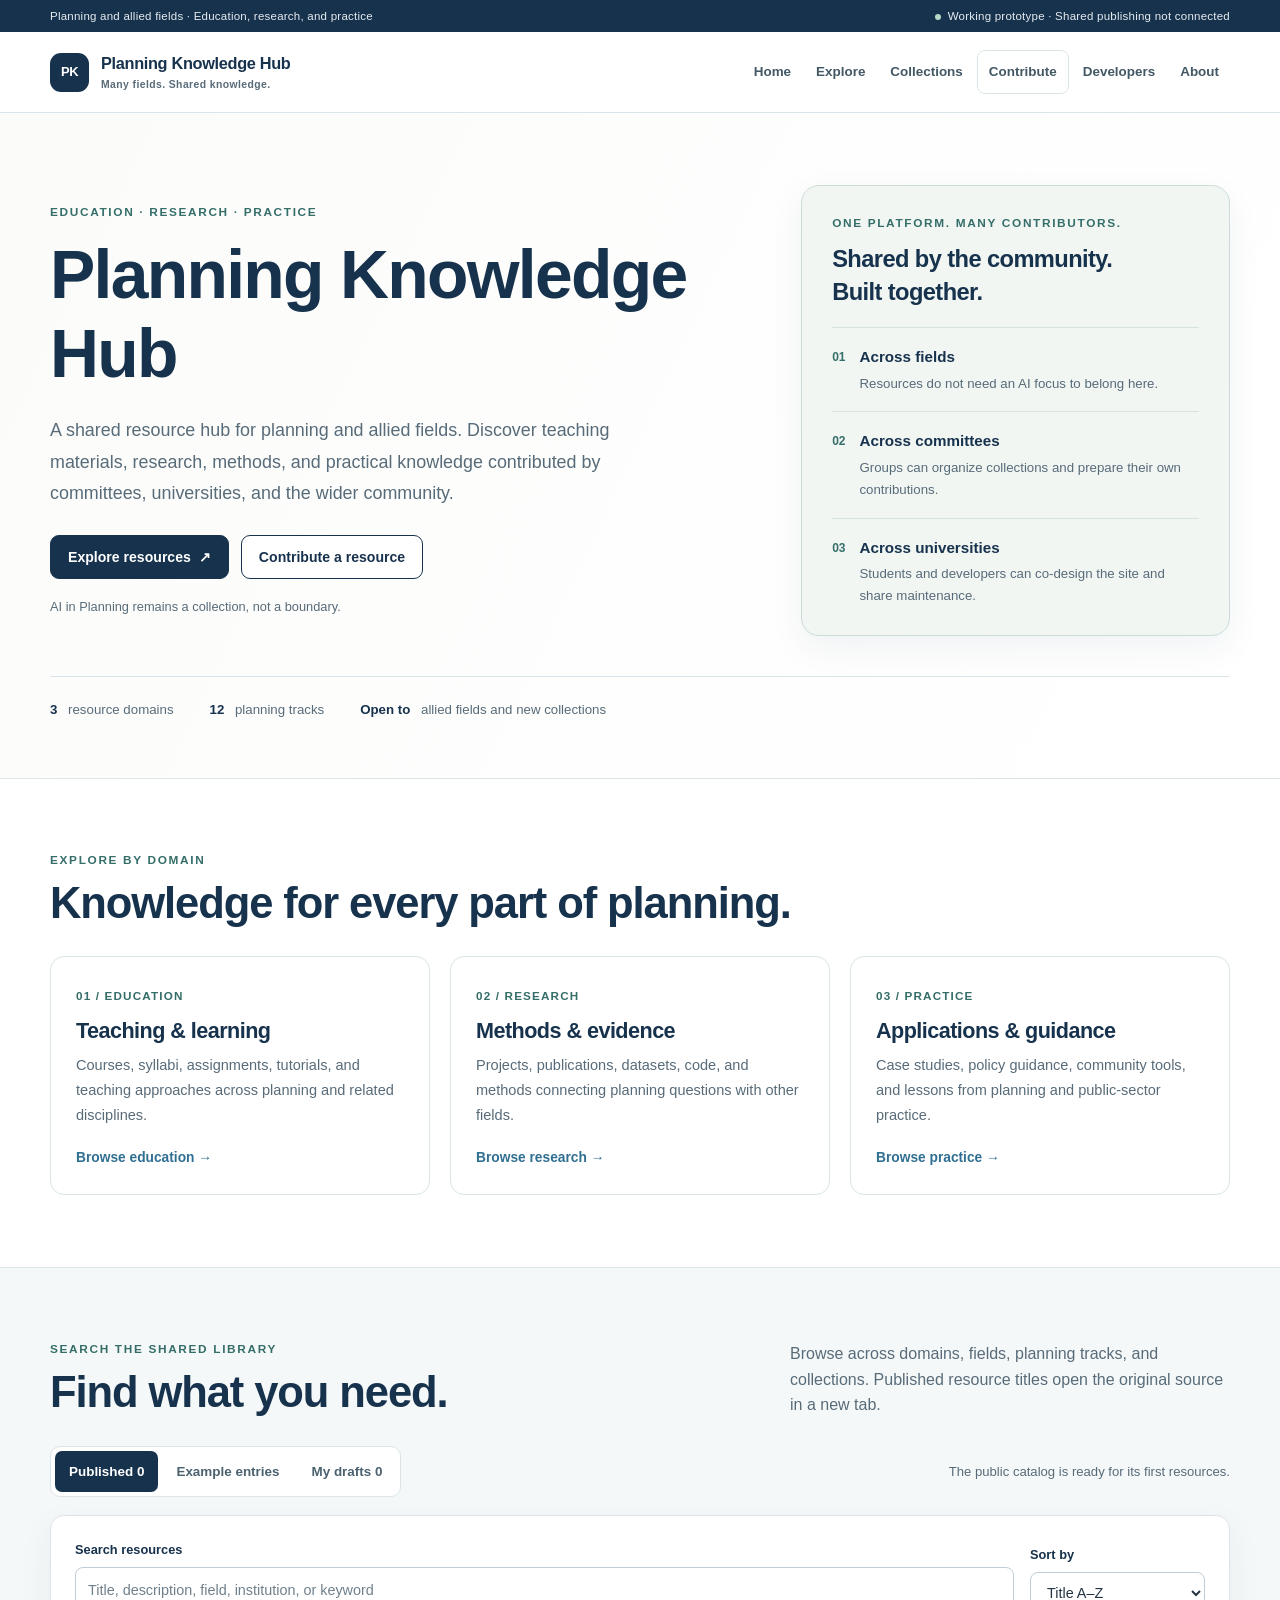
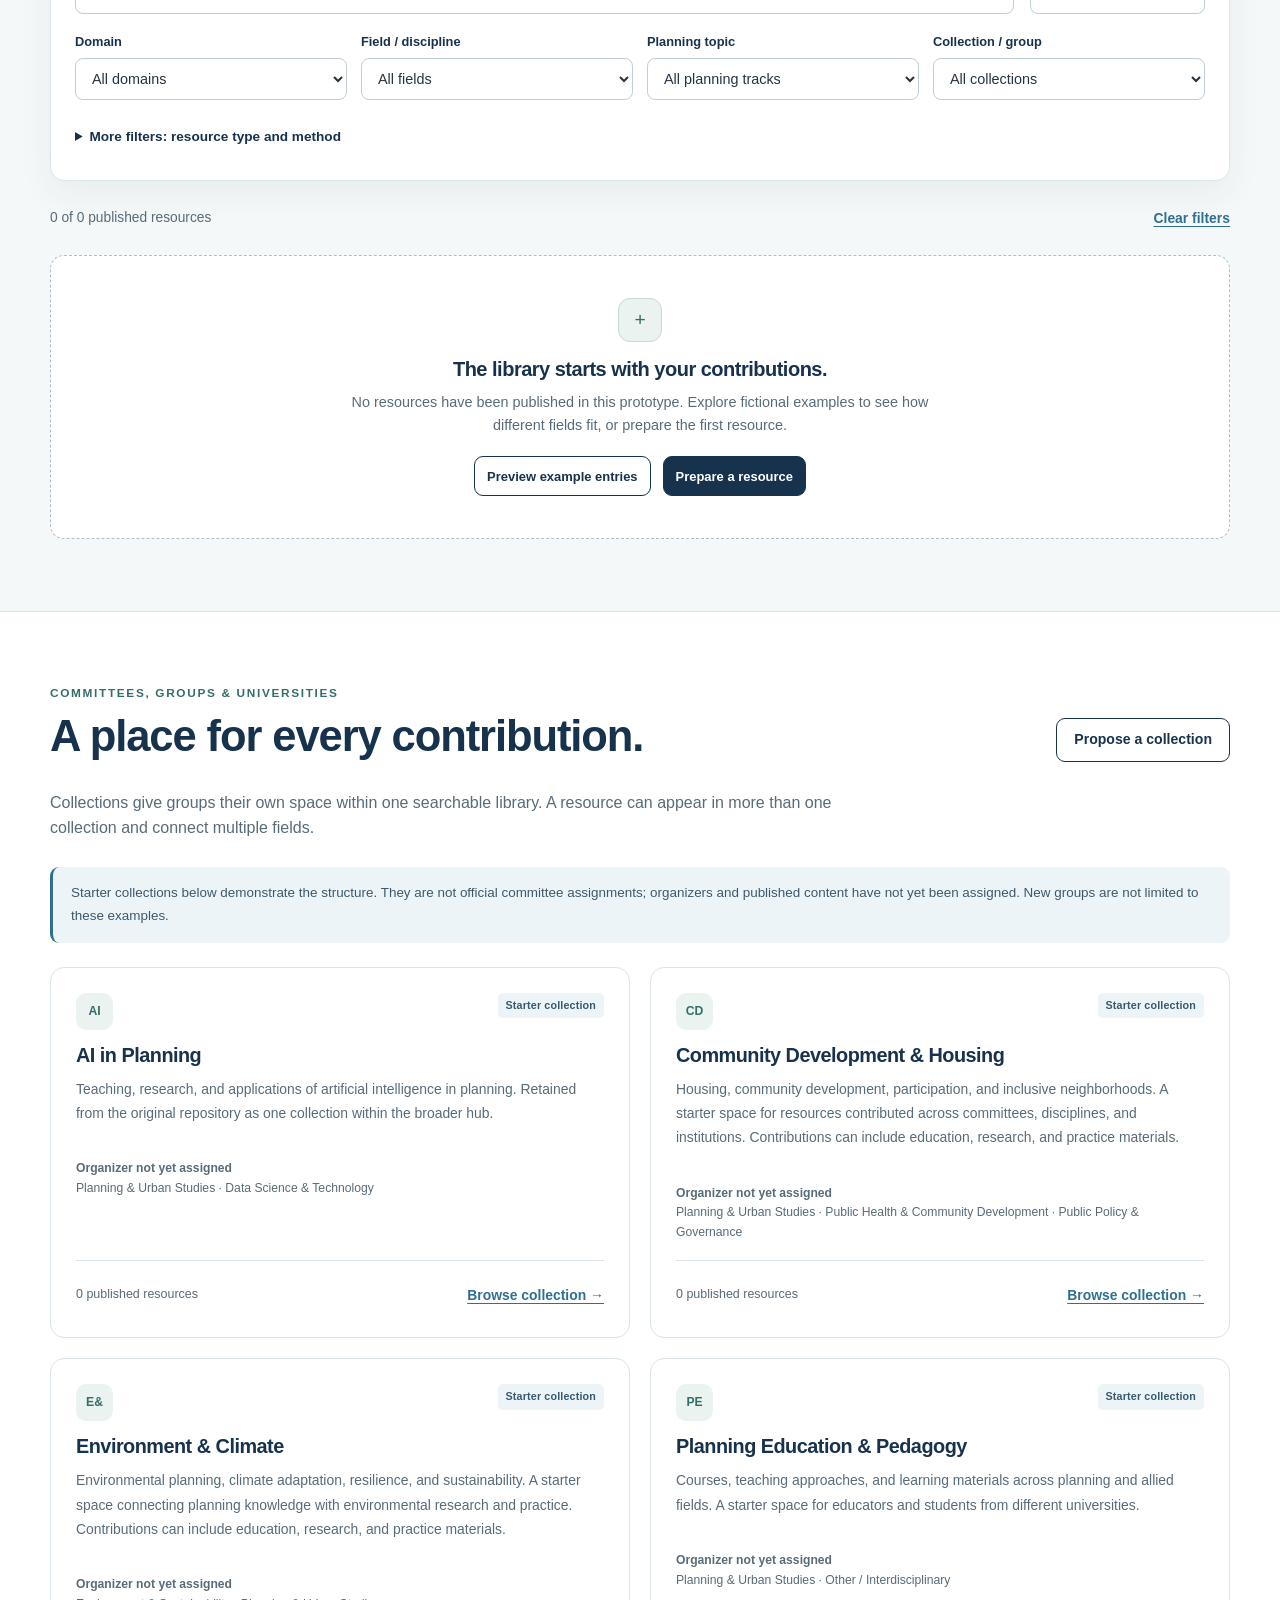
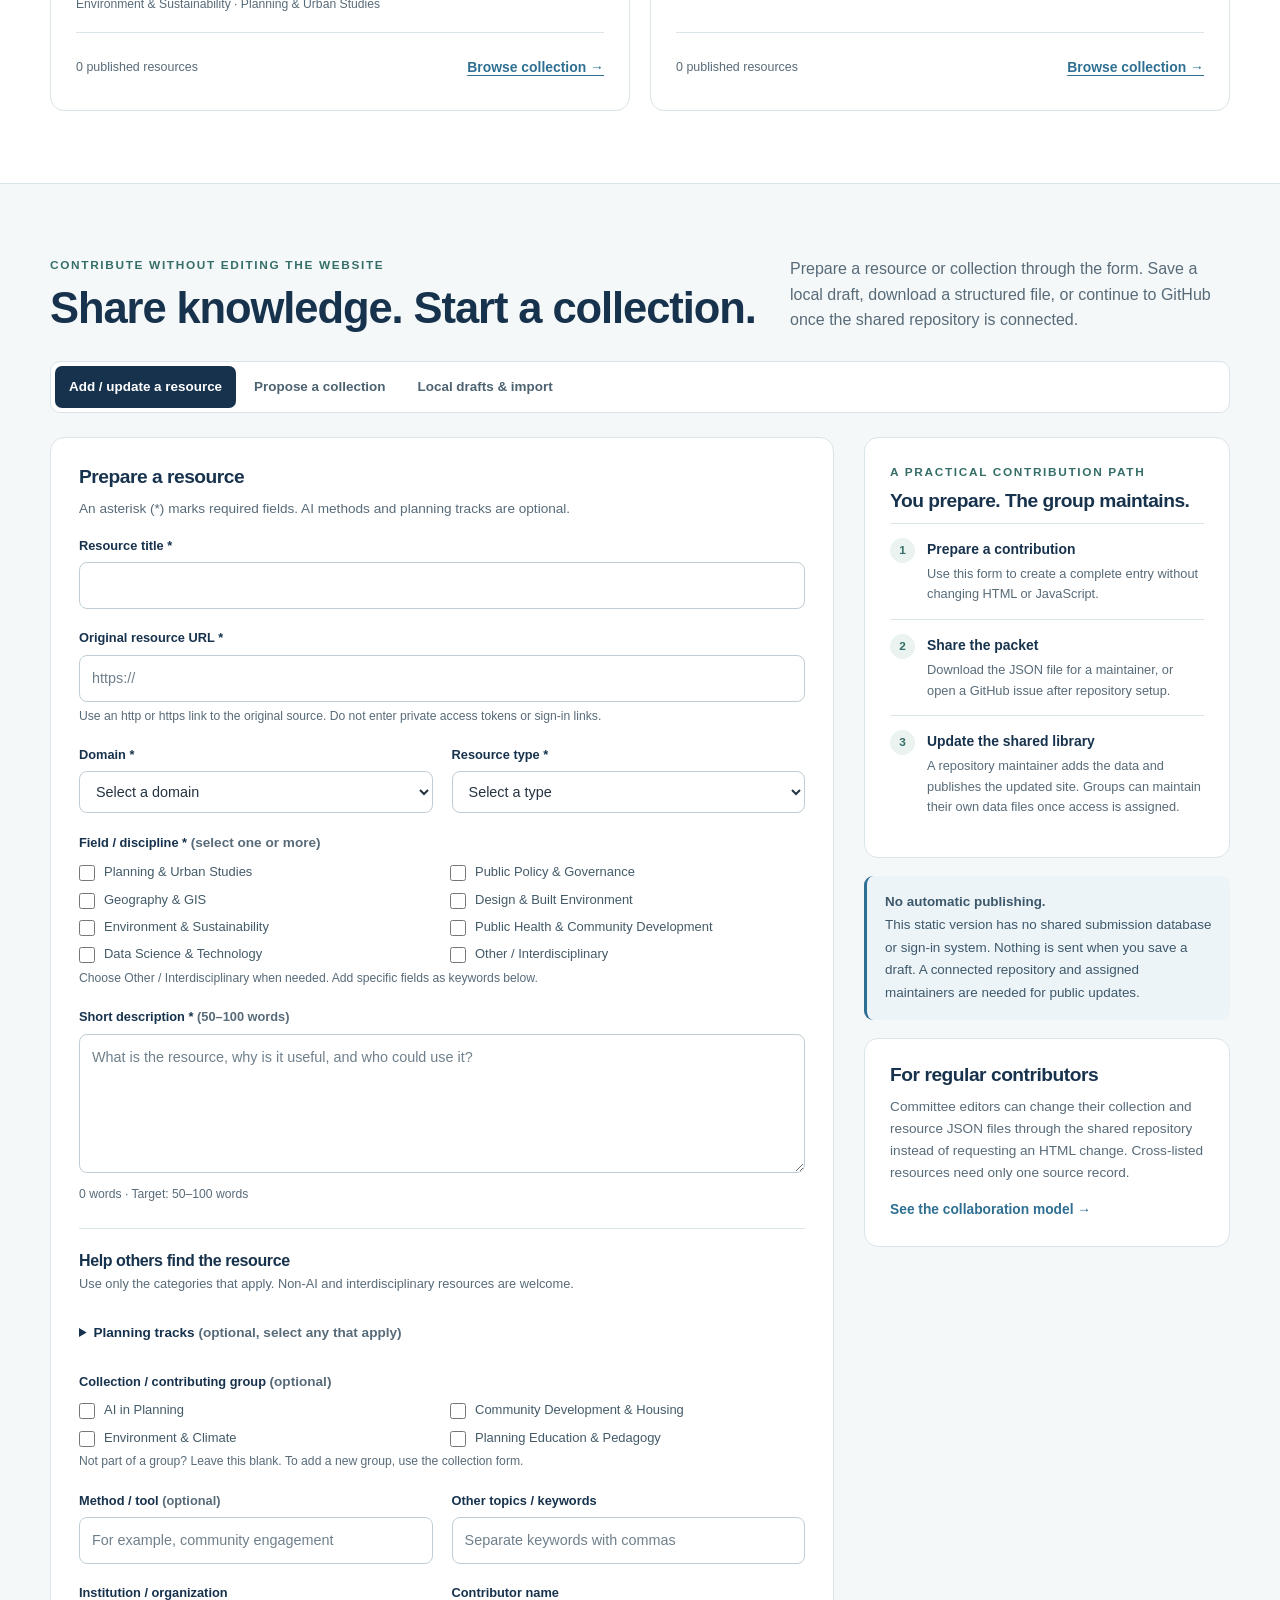
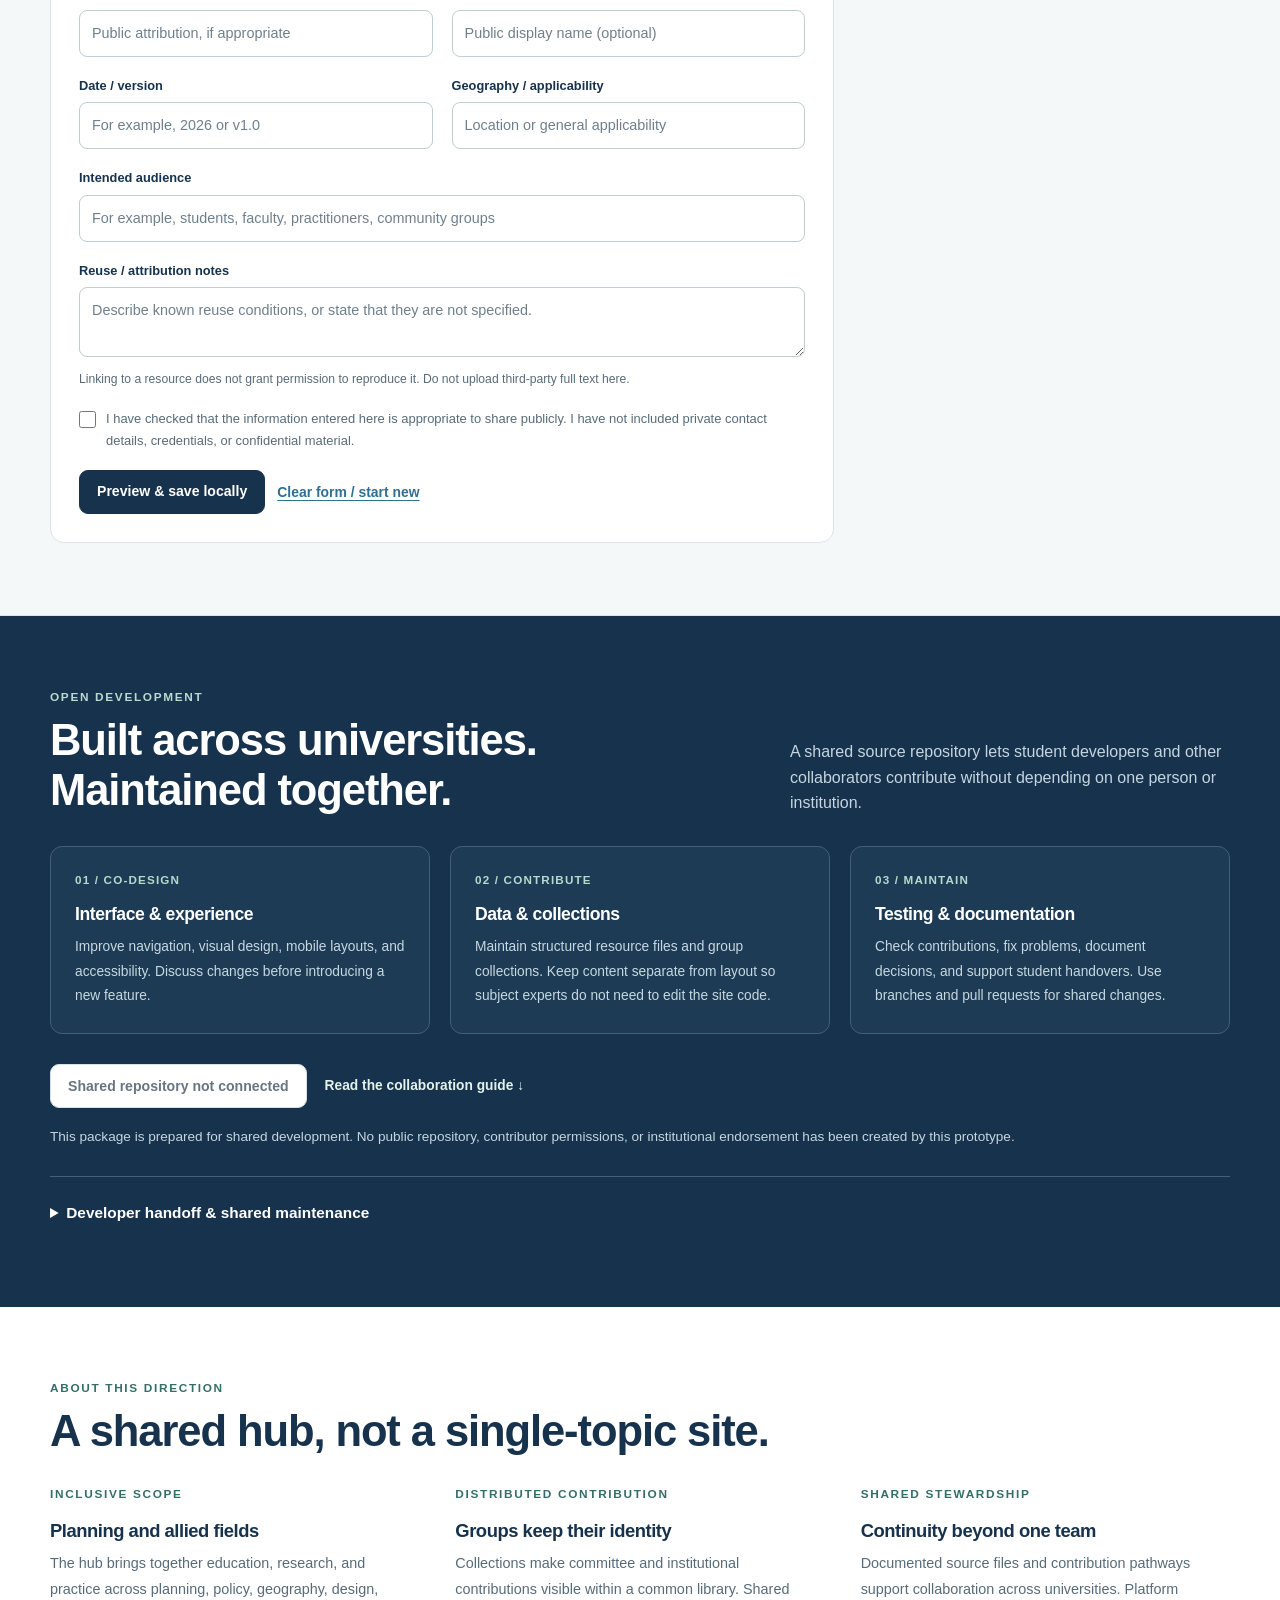
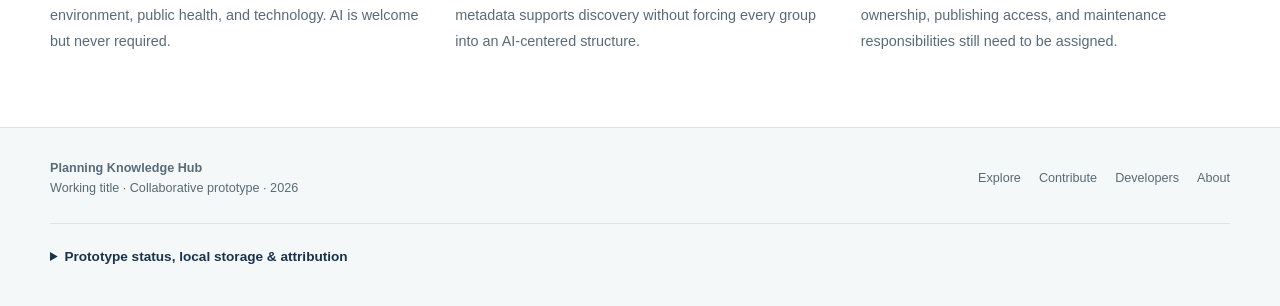
==== index.html @ 47860a90 "Add files via upload" ====
<!doctype html>
<html lang="en">
<head>
  <meta charset="utf-8">
  <meta name="viewport" content="width=device-width, initial-scale=1">
  <meta name="description" content="A shared resource hub for planning and allied fields, with committee collections and cross-university collaboration.">
  <meta name="referrer" content="strict-origin-when-cross-origin">
  <title>Planning Knowledge Hub</title>
  <style>/* Shared visual system. Preserve the original repository's navy / teal identity. */
:root{--navy:#17324d;--navy2:#244864;--blue:#2f6f92;--teal:#356e69;--ink:#253442;--muted:#586b79;--line:#dbe4e8;--soft:#f5f8f8;--softblue:#edf4f8;--mint:#eaf3ef;--paper:#fbfcfa;--white:#fff;--radius:14px;--max:1180px;--shadow:0 12px 34px rgba(23,50,77,.06)}
*{box-sizing:border-box}html{scroll-behavior:smooth}body{margin:0;font-family:Inter,ui-sans-serif,-apple-system,BlinkMacSystemFont,"Segoe UI",Roboto,Helvetica,Arial,sans-serif;color:var(--ink);background:var(--white);line-height:1.6}button,input,select,textarea{font:inherit}a{color:var(--blue)}a:hover{color:var(--navy)}button{cursor:pointer}a,button{touch-action:manipulation}a:focus-visible,button:focus-visible,input:focus-visible,select:focus-visible,textarea:focus-visible,summary:focus-visible,[tabindex]:focus-visible{outline:3px solid #248385;outline-offset:4px}a[target="_blank"]:not(.btn)::after{content:" ↗"}h1,h2,h3{color:var(--navy);line-height:1.16;letter-spacing:-.025em}h1{font-size:clamp(2.7rem,5.3vw,4.7rem);margin:14px 0 22px;font-weight:750;max-width:760px}h2{font-size:clamp(1.9rem,3.4vw,2.75rem);margin:8px 0 14px;font-weight:720}h3{font-size:1.2rem;margin:0 0 10px}p{margin:0 0 16px}p:last-child{margin-bottom:0}code,pre{font-family:ui-monospace,SFMono-Regular,Consolas,monospace;font-size:.88em}code{overflow-wrap:anywhere}pre{white-space:pre-wrap;overflow-wrap:anywhere;background:var(--soft);padding:20px;border-radius:10px;border:1px solid var(--line)}[hidden]{display:none!important}.container{width:min(calc(100% - 48px),var(--max));margin-inline:auto}.skip-link{position:absolute;top:-70px;left:20px;z-index:110;background:var(--navy);color:white;padding:12px 16px}.skip-link:focus{top:8px}.eyebrow,.small-caps{font-size:.74rem;font-weight:800;letter-spacing:.14em;text-transform:uppercase;color:var(--teal)}.lede{font-size:1.15rem;line-height:1.75;color:var(--muted);max-width:720px}.muted{color:var(--muted)}.small{font-size:.85rem}.section-anchor{scroll-margin-top:100px}.section{padding:72px 0}.section.soft{background:var(--soft);border-block:1px solid var(--line)}.section-heading{display:flex;align-items:end;justify-content:space-between;gap:30px;margin-bottom:28px}.section-heading h2{margin-bottom:0}.section-heading p{color:var(--muted);max-width:440px;margin:0}.section-heading .btn{flex-shrink:0}.topline{background:var(--navy);color:#e6edf1;font-size:.72rem;letter-spacing:.02em}.topline .container{min-height:32px;display:flex;justify-content:space-between;align-items:center;gap:16px}.status-dot{display:inline-block;width:6px;height:6px;border-radius:50%;background:#b6d7c5;margin-right:7px}.site-header{position:sticky;top:0;z-index:40;background:rgba(255,255,255,.98);border-bottom:1px solid var(--line)}.header-inner{min-height:80px;display:flex;align-items:center;justify-content:space-between;gap:24px}.brand{display:flex;align-items:center;gap:12px;text-decoration:none;color:var(--navy);font-size:1.02rem;line-height:1.25;font-weight:780;letter-spacing:-.02em}.brand-mark{background:var(--navy);color:#fff;width:39px;height:39px;border-radius:11px;display:grid;place-items:center;font-size:.81rem;letter-spacing:-.03em;flex-shrink:0}.brand-sub{display:block;font-size:.65rem;font-weight:550;letter-spacing:.04em;color:var(--muted);margin-top:4px}nav ul{margin:0;padding:0;list-style:none;display:flex;align-items:center;gap:3px}nav a{font-size:.84rem;font-weight:650;text-decoration:none;display:block;padding:10px 11px;border-radius:8px;color:#435865}nav a:hover{background:var(--softblue)}.nav-contribute{border:1px solid var(--line)}.nav-toggle{display:none;background:white;border:1px solid var(--line);border-radius:8px;padding:9px 13px;color:var(--navy)}.hero{padding:72px 0 58px;background:linear-gradient(115deg,var(--paper),#fff);border-bottom:1px solid var(--line)}.hero-grid{display:grid;grid-template-columns:1.35fr .85fr;gap:70px;align-items:center}.hero .lede{font-size:1.12rem;max-width:640px;margin-bottom:26px}.button-row{display:flex;gap:12px;align-items:center;flex-wrap:wrap}.btn{display:inline-flex;align-items:center;justify-content:center;gap:8px;padding:11px 17px;border:1px solid var(--navy);border-radius:9px;background:var(--navy);color:white;text-decoration:none;font-weight:700;font-size:.88rem;min-height:44px;line-height:1.35}.btn:hover{background:var(--navy2);color:white}.btn.secondary{background:white;color:var(--navy)}.btn.secondary:hover{background:var(--softblue)}.btn.compact{font-size:.81rem;padding:9px 12px;min-height:40px}.btn:disabled,.btn[aria-disabled="true"]{background:#edf0f1;color:#687582;border-color:#d8e0e3;cursor:not-allowed}.link-button{background:transparent;border:0;color:var(--blue);padding:6px 0;text-decoration:underline;text-underline-offset:3px;font-size:.87rem;font-weight:650}.hero-caption{font-size:.8rem;color:var(--muted);margin-top:18px}.hero-aside{padding:28px 30px;border:1px solid #ccdcd8;border-radius:18px;background:#f1f6f3;box-shadow:var(--shadow)}.hero-aside h2{font-size:1.48rem;line-height:1.4;margin:10px 0 18px}.principle-row{display:flex;gap:14px;align-items:flex-start;padding:17px 0;border-top:1px solid #d6e2dd}.principle-row:last-child{padding-bottom:0}.principle-num{font-size:.75rem;color:var(--teal);font-weight:800;padding-top:3px}.principle-row strong{display:block;color:var(--navy);font-size:.95rem}.principle-row p{font-size:.83rem;color:var(--muted);margin:3px 0 0;line-height:1.65}.hero-bottom{display:flex;flex-wrap:wrap;gap:12px 36px;border-top:1px solid var(--line);margin-top:40px;padding-top:22px;color:var(--muted);font-size:.83rem}.hero-bottom strong{color:var(--navy);margin-right:7px}.domain-grid{display:grid;grid-template-columns:repeat(3,1fr);gap:20px}.card{padding:25px;background:white;border:1px solid var(--line);border-radius:var(--radius)}.domain-card{display:flex;flex-direction:column;gap:20px;transition:border-color .15s}.domain-card:hover{border-color:#7eaaa2}.card-number{font-size:.73rem;color:var(--teal);font-weight:750;letter-spacing:.1em}.domain-card h3{font-size:1.35rem;margin:10px 0}.domain-card p{font-size:.91rem;color:var(--muted);line-height:1.7}.text-link{font-size:.86rem;font-weight:750;text-decoration:none;color:var(--blue)}.domain-card .text-link{margin-top:auto}.section-intro{color:var(--muted);max-width:800px;margin:18px 0 26px}.view-bar{display:flex;justify-content:space-between;gap:16px;align-items:center;flex-wrap:wrap;margin-bottom:18px}.segmented{display:flex;flex-wrap:wrap;gap:4px;padding:4px;border:1px solid var(--line);border-radius:10px;background:white}.segmented button{background:transparent;border:0;border-radius:7px;padding:10px 14px;color:#4c6270;font-size:.84rem;font-weight:650}.segmented button[aria-pressed="true"],.segmented button[aria-selected="true"]{background:var(--navy);color:white}.view-note{font-size:.82rem;color:var(--muted)}.filters{background:white;padding:24px;border:1px solid var(--line);border-radius:var(--radius);box-shadow:var(--shadow)}.search-row{display:grid;grid-template-columns:1fr 175px;gap:16px;align-items:end;margin-bottom:18px}.field label,.field-label{display:block;font-size:.8rem;font-weight:750;color:var(--navy);margin-bottom:6px}input,select,textarea{width:100%;padding:11px 12px;border:1px solid #bfced5;border-radius:8px;background:white;color:var(--ink);font-size:.9rem;min-width:0}select{text-overflow:ellipsis}input::placeholder,textarea::placeholder{color:#6f808c}textarea{resize:vertical;line-height:1.6}input[type="checkbox"]{width:17px;height:17px;margin:3px 0 0;accent-color:var(--teal);flex-shrink:0}input[type="file"]{padding:9px;max-width:100%}.filter-grid{display:grid;grid-template-columns:repeat(4,minmax(0,1fr));gap:14px}.help{font-size:.76rem;line-height:1.6;color:var(--muted);margin-top:5px}.advanced{margin-top:18px}.advanced summary,details summary{cursor:pointer;font-size:.85rem;font-weight:700;color:var(--navy);padding:8px 0}.advanced .filter-grid{grid-template-columns:repeat(2,minmax(0,1fr));margin-top:8px}.result-toolbar{display:flex;align-items:center;justify-content:space-between;gap:20px;margin:20px 0}.result-count{font-size:.86rem;color:var(--muted)}.notice{padding:15px 18px;border-radius:9px;background:var(--softblue);border-left:3px solid var(--blue);font-size:.84rem;color:#3d586b;line-height:1.7}.notice.warning{background:#faf5e9;border-left-color:#a4823c;color:#625334}.empty-state{padding:42px 26px;border:1px dashed #adbec7;border-radius:var(--radius);text-align:center;background:white}.empty-state .empty-symbol{width:44px;height:44px;border:1px solid #c6d9d3;border-radius:12px;background:var(--mint);display:grid;place-items:center;color:var(--teal);margin:0 auto 16px;font-size:1.2rem}.empty-state h3{font-size:1.25rem}.empty-state p{max-width:620px;color:var(--muted);margin:0 auto 19px;font-size:.9rem}.empty-state .button-row{justify-content:center}.resource-list{display:grid;gap:14px}.resource-item{border:1px solid var(--line);border-radius:12px;padding:24px;background:white}.resource-top{display:flex;align-items:center;justify-content:space-between;gap:12px;margin-bottom:11px}.resource-type{font-size:.72rem;letter-spacing:.08em;text-transform:uppercase;font-weight:800;color:var(--teal)}.badge{display:inline-flex;align-items:center;font-size:.67rem;font-weight:750;padding:4px 8px;border-radius:5px;background:var(--softblue);color:#355a6f;letter-spacing:.015em}.badge.draft{background:#faf1db;color:#705619}.resource-title{font-size:1.17rem;line-height:1.4;font-weight:760;text-underline-offset:4px;color:var(--navy)}.resource-item h3{margin:0}.resource-description{margin:12px 0 15px;max-width:980px;color:#4c606e;font-size:.9rem;line-height:1.8}.resource-meta{display:flex;flex-wrap:wrap;gap:7px 18px;color:var(--muted);font-size:.77rem}.resource-meta span{overflow-wrap:anywhere}.resource-item details{margin-top:10px;border-top:1px solid var(--line);padding-top:5px}.resource-item details p{font-size:.82rem;color:var(--muted);margin:5px 0}.resource-actions{margin-top:12px}.collection-grid{display:grid;grid-template-columns:repeat(2,minmax(0,1fr));gap:20px}.collection-card{display:flex;flex-direction:column}.collection-header{display:flex;align-items:flex-start;justify-content:space-between;gap:10px;margin-bottom:14px}.collection-initial{width:37px;height:37px;background:var(--mint);color:var(--teal);border-radius:10px;display:grid;place-items:center;font-weight:800;font-size:.76rem}.collection-card h3{font-size:1.24rem}.collection-card p{color:var(--muted);font-size:.87rem;line-height:1.75}.collection-meta{font-size:.76rem;color:var(--muted);margin:18px 0}.collection-footer{display:flex;justify-content:space-between;align-items:center;gap:15px;padding-top:17px;border-top:1px solid var(--line);margin-top:auto;font-size:.78rem;color:var(--muted)}.form-layout{display:grid;grid-template-columns:1.5fr .7fr;gap:30px;align-items:start;margin-top:24px}.form-card{padding:28px;background:white;border:1px solid var(--line);border-radius:var(--radius)}.form-grid{display:grid;grid-template-columns:repeat(2,minmax(0,1fr));gap:19px}.field.full,.full{grid-column:1/-1}.form-subheading{border-top:1px solid var(--line);padding-top:23px;margin-top:4px}.form-subheading h3{font-size:1rem;margin-bottom:4px}.form-subheading p{font-size:.8rem;color:var(--muted)}fieldset{border:0;padding:0;margin:0;min-width:0}legend{font-size:.8rem;font-weight:750;color:var(--navy);margin-bottom:8px;padding:0}.check-grid{display:grid;grid-template-columns:repeat(2,minmax(0,1fr));gap:8px 16px}.check-option{display:flex;align-items:flex-start;gap:9px;font-size:.81rem;color:#435a68;cursor:pointer;line-height:1.5}.check-option input{width:16px;height:16px;margin:3px 0 0}.check-line{display:flex;gap:10px;align-items:flex-start;color:var(--muted);font-size:.81rem;line-height:1.65}.form-aside{display:grid;gap:18px}.step{display:flex;align-items:flex-start;gap:12px;padding:14px 0;border-top:1px solid var(--line)}.step:first-of-type{margin-top:17px}.step-number{width:25px;height:25px;background:var(--mint);color:var(--teal);border-radius:50%;display:grid;place-items:center;font-size:.74rem;font-weight:800;flex-shrink:0}.step strong{display:block;font-size:.87rem;color:var(--navy)}.step p{font-size:.8rem;color:var(--muted);margin:4px 0 0}.status-message{margin-top:18px;padding:14px 16px;background:var(--softblue);border-radius:9px;color:var(--navy);font-size:.86rem;overflow-wrap:anywhere}.status-message.error{background:#fbeee8;color:#863a23}.preview-panel{margin-top:25px;padding-top:24px;border-top:1px solid var(--line)}.preview-panel>h3{font-size:1.03rem}.preview-panel textarea{font-family:ui-monospace,Consolas,monospace;font-size:.75rem;background:var(--soft)}.drafts-list{display:grid;gap:12px;margin-top:20px}.draft-item{display:flex;justify-content:space-between;align-items:center;gap:24px;padding:16px;border:1px solid var(--line);border-radius:10px;background:white}.draft-item strong{display:block;color:var(--navy);font-size:.92rem}.draft-item small{font-size:.77rem;color:var(--muted)}.draft-actions{display:flex;gap:12px;flex-wrap:wrap}.draft-actions button{font-size:.78rem}.import-box{background:var(--soft);border:1px dashed #b6c7cf;border-radius:10px;padding:18px;margin-top:20px}.import-box label{font-size:.85rem;font-weight:700;display:block;margin-bottom:8px}.dev-section{background:var(--navy);color:#d6e2e9}.dev-section h2,.dev-section h3{color:#fff}.dev-section .eyebrow{color:#bbd9ce}.dev-section .section-heading p{color:#c5d6df}.dev-section .section-intro{color:#c5d6df}.developer-grid{display:grid;grid-template-columns:repeat(3,1fr);gap:20px;margin:30px 0}.dev-card{border:1px solid #436075;background:#1d3b54;border-radius:12px;padding:24px}.dev-card h3{font-size:1.1rem}.dev-card p{font-size:.86rem;line-height:1.8;color:#c7d8e1}.dev-card .card-number{color:#b7d9cd;display:block;margin-bottom:15px}.dev-actions{display:flex;align-items:center;gap:18px;flex-wrap:wrap}.dev-section .btn.secondary{background:#fff}.dev-section .text-link{color:#e3f3eb}.dev-guide{margin-top:28px;border-top:1px solid #436075;padding-top:14px}.dev-guide summary{color:#fff;font-size:.96rem;padding:10px 0}.guide-grid{display:grid;grid-template-columns:1fr 1fr;gap:28px;margin-top:18px}.guide-grid p{font-size:.85rem;color:#c7d8e1}.guide-grid pre{background:#112a40;border:1px solid #436075;color:#dcebe5;font-size:.8rem}.guide-grid a{color:#d4eadf}.about-grid{display:grid;grid-template-columns:repeat(3,1fr);gap:36px}.about-grid h3{font-size:1.15rem}.about-grid p{font-size:.9rem;color:var(--muted);line-height:1.8}.about-grid .small-caps{margin-bottom:16px}.site-footer{padding:30px 0;background:var(--soft);border-top:1px solid var(--line);color:var(--muted);font-size:.79rem}.footer-inner{display:flex;justify-content:space-between;gap:24px;align-items:center}.footer-links{display:flex;gap:18px}.footer-links a{color:var(--muted);text-decoration:none}.privacy-note{border-top:1px solid var(--line);margin-top:25px;padding-top:14px}.privacy-note p{max-width:1000px;font-size:.8rem}.sr-only{position:absolute;width:1px;height:1px;padding:0;margin:-1px;overflow:hidden;clip:rect(0,0,0,0);white-space:nowrap;border:0}.pill-note{margin-top:16px;display:flex;align-items:center;gap:8px;color:var(--muted);font-size:.8rem}.separator{height:1px;background:var(--line);margin:18px 0}
@media(min-width:1440px){.hero{padding-top:86px}}
@media(max-width:1050px){.hero-grid{gap:35px;grid-template-columns:1.15fr .9fr}nav a{padding:9px 8px;font-size:.78rem}.brand{font-size:.95rem}.form-layout{grid-template-columns:1.3fr .7fr}.form-card{padding:23px}.form-grid{gap:16px}.filter-grid{grid-template-columns:repeat(2,minmax(0,1fr))}.check-grid{grid-template-columns:1fr}}
@media(max-width:850px){.hero-grid,.form-layout{grid-template-columns:1fr}.hero-grid{gap:30px}.hero-aside{max-width:none}.hero-aside h2{max-width:none}.hero-aside{display:block}.principle-row{padding:12px 0}.hero h1{max-width:660px}.form-aside{grid-template-columns:1fr 1fr}.section-heading{align-items:flex-start;flex-direction:column;gap:16px}.section-heading p{max-width:700px}.nav-toggle{display:block}nav{display:none;position:absolute;left:0;right:0;top:80px;background:white;border-bottom:1px solid var(--line);padding:12px 24px}nav.open{display:block}nav ul{flex-direction:column;align-items:stretch}nav a{font-size:.9rem;padding:12px}.developer-grid{gap:14px}.dev-card{padding:20px}.domain-grid{gap:14px}.domain-card{padding:20px}}
@media(max-width:600px){.container{width:calc(100% - 32px)}.topline .container{min-height:30px;justify-content:center}.topline .scope-line{display:none}.topline{font-size:.66rem}.header-inner{min-height:74px}.brand{font-size:.87rem}.brand-sub{font-size:.61rem}.brand-mark{width:34px;height:34px}nav{top:74px}.hero{padding:44px 0 34px}.hero h1{font-size:2.9rem;line-height:1.1}.hero .lede{font-size:1rem}.hero-grid{gap:30px}.hero-aside{padding:22px}.hero-bottom{gap:9px 20px;margin-top:28px}.section{padding:48px 0}.domain-grid,.developer-grid,.collection-grid,.about-grid,.form-aside,.guide-grid{grid-template-columns:1fr}.domain-card{gap:15px}.search-row,.filter-grid,.advanced .filter-grid{grid-template-columns:1fr}.search-row{gap:13px}.filters{padding:18px}.filter-grid{gap:13px}.form-grid{grid-template-columns:1fr}.full,.field.full{grid-column:auto}.form-card{padding:20px}.check-grid{grid-template-columns:1fr}.segmented{width:100%;justify-content:space-between}.segmented button{font-size:.76rem;padding:9px 9px}.section-intro{font-size:.9rem}.result-toolbar{gap:10px}.resource-item{padding:20px}.resource-title{font-size:1.08rem}.resource-top{align-items:flex-start}.empty-state{padding:30px 20px}.collection-footer{align-items:flex-start}.draft-item{align-items:flex-start;flex-direction:column;gap:8px}.footer-inner{align-items:flex-start;flex-direction:column}.footer-links{flex-wrap:wrap}.section-anchor{scroll-margin-top:88px}.button-row .btn{flex-grow:1}.about-grid{gap:28px}}
@media(prefers-reduced-motion:reduce){html{scroll-behavior:auto}*,*::before,*::after{animation-duration:.001ms!important;transition-duration:.001ms!important}}
@media print{.topline,.site-header,.button-row,.form-layout,.dev-actions,.site-footer{display:none}.section{padding:25px 0}.hero{padding:15px 0}.dev-section{background:white;color:black}.dev-section h2,.dev-section h3,.dev-section p{color:black}.dev-card{background:white}.resource-item,.card{break-inside:avoid}}
</style>
</head>
<body>
<a class="skip-link" href="#main">Skip to main content</a>
<div class="topline"><div class="container"><span class="scope-line">Planning and allied fields · Education, research, and practice</span><span><span class="status-dot" aria-hidden="true"></span><span id="connectionLabel">Working prototype · Shared publishing not connected</span></span></div></div>
<header class="site-header">
  <div class="container header-inner">
    <a class="brand" href="#home" aria-label="Planning Knowledge Hub home"><span class="brand-mark" aria-hidden="true">PK</span><span><span data-site-title>Planning Knowledge Hub</span><span class="brand-sub">Many fields. Shared knowledge.</span></span></a>
    <button class="nav-toggle" type="button" aria-expanded="false" aria-controls="site-navigation">Menu</button>
    <nav id="site-navigation" aria-label="Primary navigation"><ul>
      <li><a href="#home">Home</a></li><li><a href="#explore">Explore</a></li><li><a href="#collections">Collections</a></li><li><a class="nav-contribute" href="#contribute">Contribute</a></li><li><a href="#developers">Developers</a></li><li><a href="#about">About</a></li>
    </ul></nav>
  </div>
</header>
<main id="main">
  <noscript><div class="container notice warning">JavaScript is required for search, filters, and local contribution tools. This page sends no submissions without an explicit handoff. The source package includes editable JSON resource files.</div></noscript>
  <section class="hero section-anchor" id="home">
    <div class="container">
      <div class="hero-grid">
        <div>
          <div class="eyebrow">Education · Research · Practice</div>
          <h1 data-site-title>Planning Knowledge Hub</h1>
          <p class="lede">A shared resource hub for planning and allied fields. Discover teaching materials, research, methods, and practical knowledge contributed by committees, universities, and the wider community.</p>
          <div class="button-row"><a class="btn" href="#explore">Explore resources <span aria-hidden="true">↗</span></a><a class="btn secondary" href="#contribute">Contribute a resource</a></div>
          <p class="hero-caption">AI in Planning remains a collection, not a boundary.</p>
        </div>
        <aside class="hero-aside" aria-label="An inclusive and collaborative platform">
          <div class="small-caps">One platform. Many contributors.</div>
          <h2>Shared by the community.<br>Built together.</h2>
          <div class="principle-row"><span class="principle-num">01</span><div><strong>Across fields</strong><p>Resources do not need an AI focus to belong here.</p></div></div>
          <div class="principle-row"><span class="principle-num">02</span><div><strong>Across committees</strong><p>Groups can organize collections and prepare their own contributions.</p></div></div>
          <div class="principle-row"><span class="principle-num">03</span><div><strong>Across universities</strong><p>Students and developers can co-design the site and share maintenance.</p></div></div>
        </aside>
      </div>
      <div class="hero-bottom"><span><strong>3</strong> resource domains</span><span><strong>12</strong> planning tracks</span><span><strong>Open to</strong> allied fields and new collections</span></div>
    </div>
  </section>
  <section class="section" aria-labelledby="domainsHeading">
    <div class="container">
      <div class="section-heading"><div><div class="eyebrow">Explore by domain</div><h2 id="domainsHeading">Knowledge for every part of planning.</h2></div></div>
      <div class="domain-grid">
        <article class="card domain-card"><div><span class="card-number">01 / EDUCATION</span><h3>Teaching & learning</h3><p>Courses, syllabi, assignments, tutorials, and teaching approaches across planning and related disciplines.</p></div><a class="text-link" href="#education" data-domain="Education">Browse education <span aria-hidden="true">→</span></a></article>
        <article class="card domain-card"><div><span class="card-number">02 / RESEARCH</span><h3>Methods & evidence</h3><p>Projects, publications, datasets, code, and methods connecting planning questions with other fields.</p></div><a class="text-link" href="#research" data-domain="Research">Browse research <span aria-hidden="true">→</span></a></article>
        <article class="card domain-card"><div><span class="card-number">03 / PRACTICE</span><h3>Applications & guidance</h3><p>Case studies, policy guidance, community tools, and lessons from planning and public-sector practice.</p></div><a class="text-link" href="#practice" data-domain="Practice">Browse practice <span aria-hidden="true">→</span></a></article>
      </div>
    </div>
  </section>
  <section class="section soft section-anchor" id="explore" aria-labelledby="exploreHeading">
    <div class="container">
      <div class="section-heading"><div><div class="eyebrow">Search the shared library</div><h2 id="exploreHeading">Find what you need.</h2></div><p>Browse across domains, fields, planning tracks, and collections. Published resource titles open the original source in a new tab.</p></div>
      <div class="view-bar"><div class="segmented" role="group" aria-label="Catalog view"><button type="button" data-view="published" aria-pressed="true">Published <span id="publishedCount">0</span></button><button type="button" data-view="examples" aria-pressed="false">Example entries</button><button type="button" data-view="drafts" aria-pressed="false">My drafts <span id="draftCount">0</span></button></div><span class="view-note" id="catalogNote">The public catalog is ready for its first resources.</span></div>
      <div id="exampleNotice" class="notice warning" hidden style="margin-bottom:18px">These are fictional display examples, not published resources or committee endorsements. Example titles have no external resource link.</div>
      <div id="draftNotice" class="notice warning" hidden style="margin-bottom:18px">Only drafts saved in this browser appear here. They are not published, synchronized, or shared with other contributors.</div>
      <div class="filters" aria-label="Resource filters">
        <div class="search-row"><div class="field"><label for="search">Search resources</label><input id="search" type="search" placeholder="Title, description, field, institution, or keyword" autocomplete="off"></div><div class="field"><label for="sort">Sort by</label><select id="sort"><option value="title">Title A–Z</option><option value="domain">Domain</option></select></div></div>
        <div class="filter-grid">
          <div class="field"><label for="domain">Domain</label><select id="domain"><option value="">All domains</option></select></div>
          <div class="field"><label for="fieldFilter">Field / discipline</label><select id="fieldFilter"><option value="">All fields</option></select></div>
          <div class="field"><label for="planningTopic">Planning topic</label><select id="planningTopic"><option value="">All planning tracks</option></select></div>
          <div class="field"><label for="collectionFilter">Collection / group</label><select id="collectionFilter"><option value="">All collections</option></select></div>
        </div>
        <details class="advanced"><summary>More filters: resource type and method</summary><div class="filter-grid"><div class="field"><label for="resourceType">Resource type</label><select id="resourceType"><option value="">All types</option></select></div><div class="field"><label for="methodFilter">Method / tool</label><select id="methodFilter"><option value="">All methods, including non-AI</option></select></div></div></details>
      </div>
      <div class="result-toolbar"><span id="resultCount" class="result-count" role="status" aria-live="polite"></span><button id="clearFilters" class="link-button" type="button">Clear filters</button></div>
      <div class="resource-list" id="resourceList"></div>
    </div>
  </section>
  <section class="section section-anchor" id="collections" aria-labelledby="collectionsHeading">
    <div class="container">
      <div class="section-heading"><div><div class="eyebrow">Committees, groups & universities</div><h2 id="collectionsHeading">A place for every contribution.</h2></div><a class="btn secondary" href="#contribute" data-open-tab="collection">Propose a collection</a></div>
      <p class="section-intro">Collections give groups their own space within one searchable library. A resource can appear in more than one collection and connect multiple fields.</p>
      <div class="notice" style="margin-bottom:24px">Starter collections below demonstrate the structure. They are not official committee assignments; organizers and published content have not yet been assigned. New groups are not limited to these examples.</div>
      <div class="collection-grid" id="collectionGrid"></div>
    </div>
  </section>
  <section class="section soft section-anchor" id="contribute" aria-labelledby="contributeHeading">
    <div class="container">
      <div class="section-heading"><div><div class="eyebrow">Contribute without editing the website</div><h2 id="contributeHeading">Share knowledge. Start a collection.</h2></div><p>Prepare a resource or collection through the form. Save a local draft, download a structured file, or continue to GitHub once the shared repository is connected.</p></div>
      <div class="segmented" role="tablist" aria-label="Contribution type"><button id="tab-resource" role="tab" aria-selected="true" aria-controls="panel-resource" tabindex="0" data-tab="resource" type="button">Add / update a resource</button><button id="tab-collection" role="tab" aria-selected="false" aria-controls="panel-collection" tabindex="-1" data-tab="collection" type="button">Propose a collection</button><button id="tab-drafts" role="tab" aria-selected="false" aria-controls="panel-drafts" tabindex="-1" data-tab="drafts" type="button">Local drafts & import</button></div>
      <div class="form-layout">
        <div>
          <div id="panel-resource" role="tabpanel" aria-labelledby="tab-resource" class="form-card">
            <h3 id="resourceFormHeading">Prepare a resource</h3><p class="muted small">An asterisk (*) marks required fields. AI methods and planning tracks are optional.</p>
            <form id="resourceForm">
              <input type="hidden" id="recordId"><input type="hidden" id="recordAction" value="add">
              <div class="form-grid">
                <div class="field full"><label for="resourceTitle">Resource title *</label><input id="resourceTitle" required maxlength="160"></div>
                <div class="field full"><label for="resourceUrl">Original resource URL *</label><input id="resourceUrl" type="url" required maxlength="1500" placeholder="https://"><div class="help">Use an http or https link to the original source. Do not enter private access tokens or sign-in links.</div></div>
                <div class="field"><label for="formDomain">Domain *</label><select id="formDomain" required><option value="">Select a domain</option></select></div>
                <div class="field"><label for="formType">Resource type *</label><select id="formType" required><option value="">Select a type</option></select></div>
                <fieldset class="full"><legend>Field / discipline * <span class="muted small">(select one or more)</span></legend><div id="formFields" class="check-grid"></div><div class="help">Choose Other / Interdisciplinary when needed. Add specific fields as keywords below.</div></fieldset>
                <div class="field full"><label for="resourceDescription">Short description * <span class="muted">(50–100 words)</span></label><textarea id="resourceDescription" rows="5" required maxlength="2200" aria-describedby="wordCount" placeholder="What is the resource, why is it useful, and who could use it?"></textarea><div id="wordCount" class="help">0 words · Target: 50–100 words</div></div>
                <div class="full form-subheading"><h3>Help others find the resource</h3><p>Use only the categories that apply. Non-AI and interdisciplinary resources are welcome.</p></div>
                <details class="full"><summary>Planning tracks <span class="muted">(optional, select any that apply)</span></summary><div id="formTopics" class="check-grid" style="margin-top:10px"></div></details>
                <fieldset class="full"><legend>Collection / contributing group <span class="muted small">(optional)</span></legend><div id="formCollections" class="check-grid"></div><div class="help">Not part of a group? Leave this blank. To add a new group, use the collection form.</div></fieldset>
                <div class="field"><label for="formMethod">Method / tool <span class="muted">(optional)</span></label><input id="formMethod" list="methodOptions" maxlength="120" placeholder="For example, community engagement"><datalist id="methodOptions"></datalist></div>
                <div class="field"><label for="formKeywords">Other topics / keywords</label><input id="formKeywords" maxlength="350" placeholder="Separate keywords with commas"></div>
                <div class="field"><label for="institution">Institution / organization</label><input id="institution" maxlength="180" placeholder="Public attribution, if appropriate"></div>
                <div class="field"><label for="contributor">Contributor name</label><input id="contributor" maxlength="120" placeholder="Public display name (optional)"></div>
                <div class="field"><label for="resourceDate">Date / version</label><input id="resourceDate" maxlength="60" placeholder="For example, 2026 or v1.0"></div>
                <div class="field"><label for="geography">Geography / applicability</label><input id="geography" maxlength="140" placeholder="Location or general applicability"></div>
                <div class="field full"><label for="audience">Intended audience</label><input id="audience" maxlength="180" placeholder="For example, students, faculty, practitioners, community groups"></div>
                <div class="field full"><label for="license">Reuse / attribution notes</label><textarea id="license" rows="2" maxlength="700" placeholder="Describe known reuse conditions, or state that they are not specified."></textarea><div class="help">Linking to a resource does not grant permission to reproduce it. Do not upload third-party full text here.</div></div>
                <label class="full check-line"><input id="resourceConsent" type="checkbox" required><span>I have checked that the information entered here is appropriate to share publicly. I have not included private contact details, credentials, or confidential material.</span></label>
                <div class="full button-row"><button class="btn" type="submit">Preview & save locally</button><button class="link-button" id="resetResource" type="button">Clear form / start new</button></div>
              </div>
            </form>
            <div id="resourceStatus" role="status" tabindex="-1" class="status-message" hidden></div>
            <div id="resourcePreview" class="preview-panel" hidden><h3>Your contribution packet</h3><div id="resourcePreviewCard"></div><div class="button-row" style="margin-top:16px"><button class="btn secondary compact" type="button" id="downloadResource">Download JSON</button><button class="btn secondary compact" type="button" id="copyResource">Copy submission</button><a class="btn compact" id="resourceGitHub" aria-disabled="true" tabindex="-1" target="_blank" rel="noopener noreferrer">Continue on GitHub</a></div><p class="help" id="resourceHandoffNote"></p><details><summary>View / select submission text</summary><label class="sr-only" for="resourcePacketText">Resource submission text</label><textarea id="resourcePacketText" rows="8" readonly></textarea></details></div>
          </div>
          <div id="panel-collection" role="tabpanel" aria-labelledby="tab-collection" class="form-card" hidden>
            <h3>Prepare a collection</h3><p class="muted small">Any relevant committee, group, or university collaboration can propose a collection. Local creation does not assign official status or editing permissions.</p>
            <form id="collectionForm"><input id="collectionId" type="hidden"><div class="form-grid">
              <div class="field full"><label for="collectionTitle">Collection name *</label><input id="collectionTitle" maxlength="140" required placeholder="For example, Community Health and Planning"></div>
              <div class="field"><label for="organizerType">Type of group *</label><select id="organizerType" required><option value="">Select a group type</option></select></div>
              <div class="field"><label for="organizer">Committee / group name</label><input id="organizer" maxlength="180" placeholder="Leave blank if not yet assigned"></div>
              <div class="field full"><label for="collectionInstitution">Participating institution(s)</label><input id="collectionInstitution" maxlength="250" placeholder="Optional public attribution"></div>
              <div class="field full"><label for="collectionDescription">Collection description * <span class="muted">(20–100 words)</span></label><textarea id="collectionDescription" rows="5" maxlength="2200" required placeholder="Describe the collection's scope, audience, and intended contributions."></textarea><div id="collectionWordCount" class="help">0 words · Target: 20–100 words</div></div>
              <fieldset class="full"><legend>Field / discipline * <span class="muted small">(select one or more)</span></legend><div id="collectionFields" class="check-grid"></div></fieldset>
              <details class="full"><summary>Associated planning tracks <span class="muted">(optional)</span></summary><div id="collectionTopics" class="check-grid" style="margin-top:10px"></div></details>
              <label class="full check-line"><input id="collectionConsent" type="checkbox" required><span>This information is suitable for public sharing. I understand that this draft does not create an official committee or grant repository access.</span></label>
              <div class="full button-row"><button class="btn" type="submit">Preview & save locally</button><button class="link-button" id="resetCollection" type="button">Clear form / start new</button></div>
            </div></form>
            <div id="collectionStatus" role="status" tabindex="-1" class="status-message" hidden></div>
            <div id="collectionPreview" class="preview-panel" hidden><h3>Your collection packet</h3><div id="collectionPreviewCard"></div><div class="button-row" style="margin-top:16px"><button class="btn secondary compact" type="button" id="downloadCollection">Download JSON</button><button class="btn secondary compact" type="button" id="copyCollection">Copy submission</button><a class="btn compact" id="collectionGitHub" aria-disabled="true" tabindex="-1" target="_blank" rel="noopener noreferrer">Continue on GitHub</a></div><p class="help" id="collectionHandoffNote"></p><details><summary>View / select submission text</summary><label class="sr-only" for="collectionPacketText">Collection submission text</label><textarea id="collectionPacketText" rows="8" readonly></textarea></details></div>
          </div>
          <div id="panel-drafts" role="tabpanel" aria-labelledby="tab-drafts" class="form-card" hidden>
            <h3>Local workspace</h3><p class="muted small">Drafts are stored only in this browser when storage is available. They are not a shared database, login account, or published catalog. Export them before switching devices or clearing browser data.</p>
            <div class="button-row"><button class="btn secondary compact" id="downloadAllDrafts" type="button">Export all local drafts</button><button class="link-button" id="clearAllDrafts" type="button">Delete all local drafts</button></div>
            <div id="draftsList" class="drafts-list"></div>
            <div class="import-box"><label for="importFile">Import a resource, collection, or workspace JSON file</label><input id="importFile" type="file" accept=".json,application/json"><p class="help">Imports are validated and remain local drafts. Matching IDs replace local drafts only; published data is never overwritten. Maximum file size: 1 MB.</p></div>
            <div id="workspaceStatus" class="status-message" role="status" tabindex="-1" hidden></div>
          </div>
        </div>
        <aside class="form-aside">
          <div class="card"><div class="small-caps">A practical contribution path</div><h3 style="margin-top:9px">You prepare. The group maintains.</h3><div class="step"><span class="step-number">1</span><div><strong>Prepare a contribution</strong><p>Use this form to create a complete entry without changing HTML or JavaScript.</p></div></div><div class="step"><span class="step-number">2</span><div><strong>Share the packet</strong><p>Download the JSON file for a maintainer, or open a GitHub issue after repository setup.</p></div></div><div class="step"><span class="step-number">3</span><div><strong>Update the shared library</strong><p>A repository maintainer adds the data and publishes the updated site. Groups can maintain their own data files once access is assigned.</p></div></div></div>
          <div class="notice"><strong>No automatic publishing.</strong><br>This static version has no shared submission database or sign-in system. Nothing is sent when you save a draft. A connected repository and assigned maintainers are needed for public updates.</div>
          <div class="card"><h3>For regular contributors</h3><p class="muted small">Committee editors can change their collection and resource JSON files through the shared repository instead of requesting an HTML change. Cross-listed resources need only one source record.</p><a class="text-link" href="#developers" style="display:block;margin-top:14px">See the collaboration model →</a></div>
        </aside>
      </div>
    </div>
  </section>
  <section class="section dev-section section-anchor" id="developers" aria-labelledby="developersHeading">
    <div class="container">
      <div class="section-heading"><div><div class="eyebrow">Open development</div><h2 id="developersHeading">Built across universities.<br>Maintained together.</h2></div><p>A shared source repository lets student developers and other collaborators contribute without depending on one person or institution.</p></div>
      <div class="developer-grid"><article class="dev-card"><span class="card-number">01 / CO-DESIGN</span><h3>Interface & experience</h3><p>Improve navigation, visual design, mobile layouts, and accessibility. Discuss changes before introducing a new feature.</p></article><article class="dev-card"><span class="card-number">02 / CONTRIBUTE</span><h3>Data & collections</h3><p>Maintain structured resource files and group collections. Keep content separate from layout so subject experts do not need to edit the site code.</p></article><article class="dev-card"><span class="card-number">03 / MAINTAIN</span><h3>Testing & documentation</h3><p>Check contributions, fix problems, document decisions, and support student handovers. Use branches and pull requests for shared changes.</p></article></div>
      <div class="dev-actions"><a class="btn secondary" id="repositoryLink" aria-disabled="true" tabindex="-1" target="_blank" rel="noopener noreferrer">Shared repository not connected</a><a class="text-link" href="#developerGuide" id="openDeveloperGuide">Read the collaboration guide ↓</a></div>
      <p class="small" id="repoSetupNote" style="color:#c5d6df;margin-top:18px">This package is prepared for shared development. No public repository, contributor permissions, or institutional endorsement has been created by this prototype.</p>
      <details class="dev-guide section-anchor" id="developerGuide"><summary>Developer handoff & shared maintenance</summary><div class="guide-grid"><div><h3>One source of truth</h3><p>The ZIP contains editable source files, JSON data, validation and build scripts, contribution templates, and GitHub workflows. Build the portable HTML from those files rather than editing generated copies.</p><pre>src/                 HTML template, CSS, JavaScript
data/collections/    One file per collection
data/resources/      One file per resource
scripts/             Validate, import, and build
docs/                Setup and maintenance guides
.github/             Issues, checks, deployment</pre><p>Local build, with Python 3.10 or newer:</p><pre>python scripts/validate.py
python scripts/build.py
python -m http.server 8000</pre></div><div><h3>Contribute from any university</h3><p>Use a shared organization-owned repository. Contributors can fork it, make changes on a branch, and propose a pull request. Assigned maintainers can then merge changes and publish a new version.</p><p>Committee editors maintain content; student developers maintain code and documentation. Keep at least two maintainers and document handovers so access does not end with one student's appointment.</p><h3 style="margin-top:25px">Connect the public workflow</h3><p>Set <code>githubRepository</code> in <code>data/config.json</code> to the real owner/repository, enable Issues, and configure GitHub Pages. Rebuild the HTML. The repository and submission links will then use that location.</p><p>Repository permissions and branch rules must be configured by an administrator. The included CODEOWNERS example does not grant access. Select and approve a code license before describing the project as open source.</p><p class="small">The local form is not a content management system. Authenticated, non-GitHub publishing would require a separately configured service.</p></div></div></details>
    </div>
  </section>
  <section class="section section-anchor" id="about" aria-labelledby="aboutHeading"><div class="container"><div class="section-heading"><div><div class="eyebrow">About this direction</div><h2 id="aboutHeading">A shared hub, not a single-topic site.</h2></div></div><div class="about-grid"><article><div class="small-caps">Inclusive scope</div><h3>Planning and allied fields</h3><p>The hub brings together education, research, and practice across planning, policy, geography, design, environment, public health, and technology. AI is welcome but never required.</p></article><article><div class="small-caps">Distributed contribution</div><h3>Groups keep their identity</h3><p>Collections make committee and institutional contributions visible within a common library. Shared metadata supports discovery without forcing every group into an AI-centered structure.</p></article><article><div class="small-caps">Shared stewardship</div><h3>Continuity beyond one team</h3><p>Documented source files and contribution pathways support collaboration across universities. Platform ownership, publishing access, and maintenance responsibilities still need to be assigned.</p></article></div></div></section>
</main>
<footer class="site-footer"><div class="container"><div class="footer-inner"><div><strong data-site-title>Planning Knowledge Hub</strong><br>Working title · Collaborative prototype · <span id="year"></span></div><div class="footer-links"><a href="#explore">Explore</a><a href="#contribute">Contribute</a><a href="#developers">Developers</a><a href="#about">About</a></div></div><details class="privacy-note"><summary>Prototype status, local storage & attribution</summary><p>No official organizational name, committee assignment, or affiliation is asserted by this prototype. The published catalog starts empty, as in the original HTML. Example entries are fictional and are excluded from published counts. Drafts remain on this device unless you explicitly export or share them. Local storage is not encrypted and should not contain confidential information. External resource links and GitHub submissions take you to third-party websites. Source material retains its original reuse conditions.</p><p>Source package version <span id="version"></span>. Technical setup references and limitations are documented in <code>docs/</code>.</p></details></div></footer>
<script id="hub-data" type="application/json">{"config":{"siteTitle":"Planning Knowledge Hub","tagline":"A shared resource hub for planning and allied fields.","githubRepository":"","githubBranch":"main","version":"2.0.0","status":"Working prototype","storageNamespace":"planning-knowledge-hub-v2"},"taxonomy":{"domains":["Education","Research","Practice"],"resourceTypes":["Course / Syllabus","Teaching Material","Publication","Research Project","Dataset","Code / Notebook","Tool","Workflow","Use Case","Policy / Guidance","Report","Event / Recording","Other"],"fields":[{"id":"planning","label":"Planning \u0026 Urban Studies"},{"id":"policy","label":"Public Policy \u0026 Governance"},{"id":"geography","label":"Geography \u0026 GIS"},{"id":"design","label":"Design \u0026 Built Environment"},{"id":"environment","label":"Environment \u0026 Sustainability"},{"id":"health","label":"Public Health \u0026 Community Development"},{"id":"computing","label":"Data Science \u0026 Technology"},{"id":"interdisciplinary","label":"Other / Interdisciplinary"}],"topics":[{"id":"track-1","label":"Track 1: AI in Planning"},{"id":"track-2","label":"Track 2: Community Development and Housing"},{"id":"track-3","label":"Track 3: Environmental Planning"},{"id":"track-4","label":"Track 4: Inclusion, Anti-racism and Accessibility in Planning"},{"id":"track-5","label":"Track 5: International Development Planning"},{"id":"track-6","label":"Track 6: Land Use Policy, Governance and Law"},{"id":"track-7","label":"Track 7: Food Systems and Community Health"},{"id":"track-8","label":"Track 8: Planning History, Theory and Education"},{"id":"track-9","label":"Track 9: Regional Planning \u0026 Economic Development"},{"id":"track-10","label":"Track 10: Quantitative and Spatial Methods"},{"id":"track-11","label":"Track 11: Transportation \u0026 Infrastructure Planning"},{"id":"track-12","label":"Track 12: Placemaking and Urban Design"}],"methods":["Qualitative Research","Community Engagement","Policy Analysis","GIS / Spatial Analysis","Statistical Analysis","Design Methods","Generative AI / LLMs","Machine Learning","NLP","Computer Vision","GeoAI","Predictive Analytics","Agents"],"organizerTypes":["Committee","Task Force","Research Group","University / Program","Cross-University Collaboration","Community / Practice Organization","Other"]},"collections":[{"id":"ai-in-planning","title":"AI in Planning","description":"Teaching, research, and applications of artificial intelligence in planning. Retained from the original repository as one collection within the broader hub.","organizerType":"Cross-University Collaboration","organizer":"","institution":"","fields":["planning","computing"],"topics":["track-1"],"status":"starter"},{"id":"community-and-housing","title":"Community Development \u0026 Housing","description":"Housing, community development, participation, and inclusive neighborhoods. A starter space for resources contributed across committees, disciplines, and institutions. Contributions can include education, research, and practice materials.","organizerType":"Cross-University Collaboration","organizer":"","institution":"","fields":["planning","health","policy"],"topics":["track-2","track-4"],"status":"starter"},{"id":"environment-and-climate","title":"Environment \u0026 Climate","description":"Environmental planning, climate adaptation, resilience, and sustainability. A starter space connecting planning knowledge with environmental research and practice. Contributions can include education, research, and practice materials.","organizerType":"Cross-University Collaboration","organizer":"","institution":"","fields":["environment","planning"],"topics":["track-3"],"status":"starter"},{"id":"planning-education","title":"Planning Education \u0026 Pedagogy","description":"Courses, teaching approaches, and learning materials across planning and allied fields. A starter space for educators and students from different universities.","organizerType":"Cross-University Collaboration","organizer":"","institution":"","fields":["planning","interdisciplinary"],"topics":["track-8"],"status":"starter"}],"resources":[],"examples":[{"id":"example-housing-studio","title":"Housing and community development studio syllabus","description":"This illustrative entry shows how a housing studio could share its course structure, community partnership approach, assignments, and assessment criteria. It demonstrates a non-AI education resource that connects planning with public policy and community development. The title, description, and metadata are examples only; no actual course, institution, or downloadable syllabus is represented.","url":"","domain":"Education","resourceType":"Course / Syllabus","fields":["planning","policy"],"topics":["track-2"],"collectionIds":["community-and-housing"],"method":"Community Engagement","keywords":[],"institution":"","contributor":"","date":"","geography":"","license":"Illustrative display only. Not an actual resource.","audience":"","isExample":true},{"id":"example-climate-methods","title":"Neighborhood climate adaptation research framework","description":"This illustrative entry demonstrates a research resource linking environmental planning, climate adaptation, and neighborhood-scale analysis. A real record could explain the research question, data requirements, methods, limitations, and intended audience before linking to a paper or project page. This sample does not describe an actual study or make any claim about results, authors, or institutions.","url":"","domain":"Research","resourceType":"Research Project","fields":["environment","planning"],"topics":["track-3"],"collectionIds":["environment-and-climate"],"method":"GIS / Spatial Analysis","keywords":[],"institution":"","contributor":"","date":"","geography":"","license":"Illustrative display only. Not an actual resource.","audience":"","isExample":true},{"id":"example-engagement-guide","title":"Inclusive community engagement field guide","description":"This illustrative entry shows how a practical guide could document accessible meeting formats, participant outreach, facilitation methods, and feedback reporting. It demonstrates that community-centered and qualitative resources belong in the hub alongside technical tools. The record is a fictional display example, not an endorsed guide, an official committee publication, or advice for a particular planning process.","url":"","domain":"Practice","resourceType":"Policy / Guidance","fields":["health","planning"],"topics":["track-4","track-2"],"collectionIds":["community-and-housing"],"method":"Community Engagement","keywords":[],"institution":"","contributor":"","date":"","geography":"","license":"Illustrative display only. Not an actual resource.","audience":"","isExample":true},{"id":"example-responsible-ai","title":"Teaching module on responsible AI in planning","description":"This illustrative entry shows how the original AI repository fits within a broader knowledge hub. A real teaching module could provide learning objectives, classroom activities, and discussion questions about using AI responsibly in planning. Here, AI is an optional method and a specific planning topic, not a requirement for every resource. No actual teaching materials are linked.","url":"","domain":"Education","resourceType":"Teaching Material","fields":["computing","planning"],"topics":["track-1"],"collectionIds":["ai-in-planning","planning-education"],"method":"Generative AI / LLMs","keywords":[],"institution":"","contributor":"","date":"","geography":"","license":"Illustrative display only. Not an actual resource.","audience":"","isExample":true},{"id":"example-spatial-access","title":"Reproducible spatial accessibility notebook","description":"This illustrative entry represents the structure of a research notebook record connecting geography, transportation, and planning methods. A real contribution could describe its input data, analytical steps, software requirements, and reproducibility limits, with a link to the source repository. This is a fictional metadata example only and does not provide executable code, observed data, or validated accessibility findings.","url":"","domain":"Research","resourceType":"Code / Notebook","fields":["geography","computing"],"topics":["track-10","track-11"],"collectionIds":[],"method":"GIS / Spatial Analysis","keywords":[],"institution":"","contributor":"","date":"","geography":"","license":"Illustrative display only. Not an actual resource.","audience":"","isExample":true},{"id":"example-public-space","title":"Public space design and observation toolkit","description":"This illustrative entry demonstrates how a design-oriented practice resource could be shared across architecture, urban design, and planning. A real toolkit could include observation templates, documentation methods, and instructions for interpreting public space use. This fictional record is provided only to test the catalog and filters; it does not identify an actual toolkit or recommend a design intervention.","url":"","domain":"Practice","resourceType":"Tool","fields":["design","planning"],"topics":["track-12"],"collectionIds":[],"method":"Design Methods","keywords":[],"institution":"","contributor":"","date":"","geography":"","license":"Illustrative display only. Not an actual resource.","audience":"","isExample":true}]}</script>
<script>/*
 * Planning Knowledge Hub: dependency-free, offline-capable browser application.
 * Shared data is read-only here. Browser drafts never modify published data.
 * Do not put credentials in this file, JSON data, or client-side storage.
 */
(function () {
  'use strict';
  const DATA = JSON.parse(document.getElementById('hub-data').textContent);
  const CONFIG = DATA.config;
  const TAX = DATA.taxonomy;
  const PUBLISHED = DATA.resources;
  const COLLECTIONS = DATA.collections;
  const EXAMPLES = DATA.examples;
  const $ = id => document.getElementById(id);
  const esc = value => String(value ?? '').replace(/[&<>"']/g, c => ({'&':'&amp;','<':'&lt;','>':'&gt;','"':'&quot;',"'":'&#39;'}[c]));
  const norm = value => String(value ?? '').trim().toLocaleLowerCase();
  const words = value => String(value ?? '').trim().split(/\s+/u).filter(Boolean).length;
  const idPattern = /^[a-z0-9][a-z0-9-]{0,99}$/;
  const repoPattern = /^[A-Za-z0-9][A-Za-z0-9-]{0,38}\/[A-Za-z0-9_.-]{1,100}$/;
  const repo = repoPattern.test(CONFIG.githubRepository || '') && !/\/(\.|\.\.)$/.test(CONFIG.githubRepository) ? CONFIG.githubRepository : '';
  const repoURL = repo ? 'https://github.com/' + repo : '';
  const storageKey = (CONFIG.storageNamespace || 'planning-knowledge-hub-v2') + ':' + (repo || 'prototype');
  let persistenceAvailable = true;
  let storageWarning = '';
  let view = 'published';
  let currentResource = null;
  let currentCollection = null;

  function plainObject(value) {
    return value !== null && typeof value === 'object' && !Array.isArray(value);
  }
  function text(value, max, label, required = false) {
    if (value !== undefined && value !== null && typeof value !== 'string') throw new Error(label + ' must be text.');
    const result = (value || '').trim();
    if (required && !result) throw new Error(label + ' is required.');
    if (result.length > max) throw new Error(label + ' is too long.');
    return result;
  }
  function list(value, allowed, label, max = 24) {
    if (value === undefined) return [];
    if (!Array.isArray(value) || value.length > max || value.some(x => typeof x !== 'string' || x.length > 140)) throw new Error(label + ' must be a short list of text values.');
    const clean = [...new Set(value.map(x => x.trim()).filter(Boolean))];
    if (allowed && clean.some(x => !allowed.includes(x))) throw new Error(label + ' contains an unknown category.');
    return clean;
  }
  function safeURL(value) {
    try {
      const url = new URL(value);
      return ['http:', 'https:'].includes(url.protocol) && !url.username && !url.password && url.hostname ? url.href : '';
    } catch (_) { return ''; }
  }
  function uid(prefix) {
    const random = typeof crypto !== 'undefined' && crypto.randomUUID ? crypto.randomUUID().replaceAll('-', '').slice(0, 12) : Date.now().toString(36) + Math.random().toString(36).slice(2, 8);
    return prefix + '-' + random;
  }
  function normalizeRecord(raw, kind) {
    if (!plainObject(raw)) throw new Error('The record must be a JSON object.');
    const id = text(raw.id, 100, 'Record ID', true);
    if (!idPattern.test(id)) throw new Error('Record IDs must use lowercase letters, numbers, and hyphens.');
    const record = {
      id,
      title: text(raw.title, kind === 'resource' ? 160 : 140, 'Title', true),
      description: text(raw.description, 2200, 'Description', true),
      fields: list(raw.fields, TAX.fields.map(x => x.id), 'Fields'),
      topics: list(raw.topics, TAX.topics.map(x => x.id), 'Planning tracks')
    };
    const count = words(record.description);
    const minWords = kind === 'resource' ? 50 : 20;
    if (count < minWords || count > 100) throw new Error('The description must contain ' + minWords + '–100 words (currently ' + count + ').');
    if (!record.fields.length) throw new Error('Select at least one field / discipline.');
    if (kind === 'resource') {
      if (id.startsWith('example-')) throw new Error('Example IDs are reserved for fictional display records.');
      record.url = text(raw.url, 1500, 'Resource URL', true);
      if (!safeURL(record.url)) throw new Error('Use a valid http or https resource URL without embedded credentials.');
      record.domain = text(raw.domain, 40, 'Domain', true);
      record.resourceType = text(raw.resourceType, 60, 'Resource type', true);
      if (!TAX.domains.includes(record.domain)) throw new Error('Select a valid resource domain.');
      if (!TAX.resourceTypes.includes(record.resourceType)) throw new Error('Select a valid resource type.');
      record.collectionIds = list(raw.collectionIds, null, 'Collections');
      if (record.collectionIds.some(x => !idPattern.test(x))) throw new Error('A collection ID is invalid.');
      record.method = text(raw.method, 120, 'Method');
      record.keywords = list(raw.keywords, null, 'Keywords', 20);
      record.institution = text(raw.institution, 180, 'Institution');
      record.contributor = text(raw.contributor, 120, 'Contributor');
      record.date = text(raw.date, 60, 'Date / version');
      record.geography = text(raw.geography, 140, 'Geography');
      record.license = text(raw.license, 700, 'Reuse notes');
      record.audience = text(raw.audience, 180, 'Audience');
    } else {
      record.organizerType = text(raw.organizerType, 80, 'Group type', true);
      if (!TAX.organizerTypes.includes(record.organizerType)) throw new Error('Select a valid group type.');
      record.organizer = text(raw.organizer, 180, 'Organizer');
      record.institution = text(raw.institution, 250, 'Institutions');
      record.status = 'proposed'; // A local import never creates an official collection.
    }
    return record;
  }
  function normalizePacket(raw) {
    if (!plainObject(raw)) throw new Error('Expected a contribution packet or resource record.');
    let p = raw;
    if (!p.kind && p.id) p = {schemaVersion: 1, kind: Object.hasOwn(p, 'url') ? 'resource' : 'collection', action: 'add', record: p};
    if (p.schemaVersion !== 1 || !['resource', 'collection'].includes(p.kind)) throw new Error('Unsupported packet type or schema version.');
    const action = p.action || 'add';
    if (!['add', 'update'].includes(action)) throw new Error('Unsupported contribution action.');
    return {schemaVersion: 1, kind: p.kind, action, record: normalizeRecord(p.record, p.kind)};
  }
  function normalizeWorkspace(raw) {
    if (!plainObject(raw) || !Array.isArray(raw.resources) || !Array.isArray(raw.collections)) throw new Error('Invalid workspace format.');
    if (raw.resources.length + raw.collections.length > 500) throw new Error('A workspace may contain at most 500 drafts.');
    const clean = {resources: [], collections: []};
    for (const [key, kind] of [['collections','collection'], ['resources','resource']]) {
      const seen = new Set();
      clean[key] = raw[key].map(p => {
        const packet = normalizePacket(p);
        if (packet.kind !== kind || seen.has(packet.record.id)) throw new Error('Incorrect or duplicate draft in workspace.');
        seen.add(packet.record.id);
        return packet;
      });
    }
    checkCollectionReferences(clean.resources, clean.collections);
    return clean;
  }
  function checkCollectionReferences(resources, collections) {
    const ids = new Set([...COLLECTIONS.map(x => x.id), ...collections.map(x => x.record.id)]);
    for (const packet of resources) {
      if (packet.record.collectionIds.some(id => !ids.has(id))) throw new Error('A resource refers to an unknown collection. Import its collection packet first, or include it in the workspace.');
    }
  }
  function loadState() {
    try {
      const value = localStorage.getItem(storageKey);
      return value ? normalizeWorkspace(JSON.parse(value)) : {resources: [], collections: []};
    } catch (error) {
      storageWarning = 'Saved drafts could not be loaded. No published data was changed. ' + error.message;
      return {resources: [], collections: []};
    }
  }
  let state = loadState();
  function persist() {
    try {
      localStorage.setItem(storageKey, JSON.stringify(state));
      persistenceAvailable = true;
      return true;
    } catch (_) {
      persistenceAvailable = false;
      return false;
    }
  }
  function status(id, message, isError = false) {
    const el = $(id);
    el.hidden = false;
    el.classList.toggle('error', isError);
    el.textContent = message;
  }
  function options(id, items, placeholder, keep = false) {
    const el = $(id), old = keep ? el.value : '';
    el.innerHTML = '<option value="">' + esc(placeholder) + '</option>' + items.map(x => {
      const value = typeof x === 'string' ? x : x.id;
      const label = typeof x === 'string' ? x : x.label;
      return '<option value="' + esc(value) + '">' + esc(label) + '</option>';
    }).join('');
    if ([...el.options].some(x => x.value === old)) el.value = old;
  }
  function checkboxes(id, items, selected = []) {
    $(id).innerHTML = items.map(x => '<label class="check-option"><input type="checkbox" value="' + esc(x.id) + '"' + (selected.includes(x.id) ? ' checked' : '') + '><span>' + esc(x.label) + '</span></label>').join('');
  }
  const checked = id => [...$(id).querySelectorAll('input:checked')].map(x => x.value);
  function setChecked(id, values) {
    $(id).querySelectorAll('input').forEach(x => { x.checked = (values || []).includes(x.value); });
  }
  function allCollections() {
    const map = new Map(COLLECTIONS.map(x => [x.id, x]));
    state.collections.forEach(p => { if (!map.has(p.record.id)) map.set(p.record.id, {...p.record, local: true}); });
    return [...map.values()];
  }
  const labels = (ids, taxonomy) => (ids || []).map(id => taxonomy.find(x => x.id === id)?.label || id);
  const fieldLabels = ids => labels(ids, TAX.fields);
  const topicLabels = ids => labels(ids, TAX.topics);
  const collectionNames = ids => (ids || []).map(id => allCollections().find(x => x.id === id)?.title || id);

  function initTaxonomy() {
    options('domain', TAX.domains, 'All domains');
    options('formDomain', TAX.domains, 'Select a domain');
    options('fieldFilter', TAX.fields, 'All fields');
    options('planningTopic', TAX.topics, 'All planning tracks');
    options('resourceType', TAX.resourceTypes, 'All types');
    options('formType', TAX.resourceTypes, 'Select a type');
    options('organizerType', TAX.organizerTypes, 'Select a group type');
    checkboxes('formFields', TAX.fields);
    checkboxes('collectionFields', TAX.fields);
    checkboxes('formTopics', TAX.topics);
    checkboxes('collectionTopics', TAX.topics);
    $('methodOptions').innerHTML = TAX.methods.map(x => '<option value="' + esc(x) + '"></option>').join('');
  }
  function refreshDynamicOptions() {
    const selected = checked('formCollections');
    const collections = allCollections().map(x => ({id: x.id, label: x.title + (x.local ? ' (local draft)' : '')}));
    options('collectionFilter', collections, 'All collections', true);
    checkboxes('formCollections', collections, selected);
    const methods = [...new Set([...TAX.methods, ...PUBLISHED.map(x => x.method), ...EXAMPLES.map(x => x.method), ...state.resources.map(x => x.record.method)].filter(Boolean))].sort((a,b) => a.localeCompare(b));
    options('methodFilter', methods, 'All methods, including non-AI', true);
  }
  function sourceRecords() {
    return view === 'examples' ? EXAMPLES : view === 'drafts' ? state.resources.map(p => ({...p.record, local: true, action: p.action})) : PUBLISHED;
  }
  function filteredRecords() {
    const query = norm($('search').value);
    const result = sourceRecords().filter(r => {
      const haystack = norm([r.title, r.description, r.domain, r.resourceType, r.method, r.institution, r.contributor, r.geography, r.audience, ...fieldLabels(r.fields), ...topicLabels(r.topics), ...collectionNames(r.collectionIds), ...(r.keywords || [])].join(' '));
      return (!query || query.split(/\s+/).every(term => haystack.includes(term)))
        && (!$('domain').value || r.domain === $('domain').value)
        && (!$('fieldFilter').value || (r.fields || []).includes($('fieldFilter').value))
        && (!$('planningTopic').value || (r.topics || []).includes($('planningTopic').value))
        && (!$('collectionFilter').value || (r.collectionIds || []).includes($('collectionFilter').value))
        && (!$('resourceType').value || r.resourceType === $('resourceType').value)
        && (!$('methodFilter').value || norm(r.method) === norm($('methodFilter').value));
    });
    return result.sort((a, b) => ($('sort').value === 'domain' ? a.domain.localeCompare(b.domain) : 0) || a.title.localeCompare(b.title));
  }
  function renderResource(r, mode = view, controls = true) {
    const isExample = mode === 'examples' || r.isExample;
    const isLocal = mode === 'drafts' || r.local;
    const url = safeURL(r.url);
    const title = !isExample && url ? '<a class="resource-title" href="' + esc(url) + '" target="_blank" rel="noopener noreferrer">' + esc(r.title) + '</a>' : '<span class="resource-title">' + esc(r.title) + '</span>';
    const badge = isExample ? '<span class="badge">Fictional example</span>' : isLocal ? '<span class="badge draft">Local draft' + (r.action === 'update' ? ' · Suggested update' : '') + '</span>' : '<span class="badge">Published entry</span>';
    const metadata = [fieldLabels(r.fields).join(' · '), r.institution, r.date].filter(Boolean);
    const detailRows = [
      ['Planning tracks', topicLabels(r.topics).join('; ')],
      ['Collections', collectionNames(r.collectionIds).join('; ')],
      ['Method / tool', r.method], ['Keywords', (r.keywords || []).join(', ')],
      ['Audience', r.audience], ['Geography', r.geography],
      ['Contributor', r.contributor], ['Reuse / attribution', r.license || 'Not specified. Check the original source.']
    ].filter(x => x[1]);
    const action = !controls || isExample ? '' : isLocal ? '<button class="link-button" type="button" data-edit-resource="' + esc(r.id) + '">Edit local draft</button>' : '<button class="link-button" type="button" data-suggest-id="' + esc(r.id) + '">Suggest an update</button>';
    return '<article class="resource-item"><div class="resource-top"><span class="resource-type">' + esc(r.domain) + ' / ' + esc(r.resourceType) + '</span>' + badge + '</div><h3>' + title + '</h3><p class="resource-description">' + esc(r.description) + '</p><div class="resource-meta">' + metadata.map(x => '<span>' + esc(x) + '</span>').join('') + '</div><details><summary>Resource details</summary>' + detailRows.map(x => '<p><strong>' + esc(x[0]) + ':</strong> ' + esc(x[1]) + '</p>').join('') + '</details>' + (action ? '<div class="resource-actions">' + action + '</div>' : '') + '</article>';
  }
  function renderCatalog() {
    document.querySelectorAll('.segmented [data-view]').forEach(b => b.setAttribute('aria-pressed', String(b.dataset.view === view)));
    $('publishedCount').textContent = PUBLISHED.length;
    $('draftCount').textContent = state.resources.length;
    $('exampleNotice').hidden = view !== 'examples';
    $('draftNotice').hidden = view !== 'drafts';
    $('catalogNote').textContent = view === 'examples' ? 'Demonstration only. No real resources are represented.' : view === 'drafts' ? 'Private to this browser, not a shared account.' : PUBLISHED.length ? 'Resources included in this version of the public catalog.' : 'The public catalog is ready for its first resources.';
    const result = filteredRecords(), total = sourceRecords().length;
    const noun = view === 'examples' ? 'example entries' : view === 'drafts' ? 'local resource drafts' : 'published resources';
    $('resultCount').textContent = result.length + ' of ' + total + ' ' + noun;
    if (result.length) { $('resourceList').innerHTML = result.map(r => renderResource(r)).join(''); return; }
    const isFiltered = ['search','domain','fieldFilter','planningTopic','collectionFilter','resourceType','methodFilter'].some(id => $(id).value);
    let title = 'The library starts with your contributions.';
    let message = 'No resources have been published in this prototype. Explore fictional examples to see how different fields fit, or prepare the first resource.';
    let buttons = '<button class="btn secondary compact" type="button" data-set-view="examples">Preview example entries</button><a class="btn compact" href="#contribute" data-open-tab="resource">Prepare a resource</a>';
    if (isFiltered) {
      title = 'No matching entries in this view.';
      message = 'Try a broader search or clear the filters. Example entries, local drafts, and the published catalog are intentionally kept separate.';
      buttons = '<button class="btn secondary compact" type="button" data-clear-all>Clear filters</button>';
    } else if (view === 'drafts') {
      title = 'Your local workspace is empty.';
      message = 'Save a resource through the contribution form to preview it here. Nothing is sent or published when you create a local draft.';
      buttons = '<a class="btn compact" href="#contribute" data-open-tab="resource">Prepare a resource</a>';
    }
    $('resourceList').innerHTML = '<div class="empty-state"><div class="empty-symbol" aria-hidden="true">+</div><h3>' + title + '</h3><p>' + message + '</p><div class="button-row">' + buttons + '</div></div>';
  }
  function renderCollection(c, local = false, controls = true) {
    const count = PUBLISHED.filter(r => (r.collectionIds || []).includes(c.id)).length;
    const badge = local ? 'Local collection draft' : c.status === 'starter' ? 'Starter collection' : c.status === 'proposed' ? 'Proposed collection' : 'Collection';
    const initials = c.title.split(/\s+/).slice(0, 2).map(x => x[0]).join('').toUpperCase();
    const organizer = c.organizer ? c.organizer : 'Organizer not yet assigned';
    const footer = controls ? '<div class="collection-footer"><span>' + (local ? 'Not published' : count + ' published resources') + '</span><button class="link-button" type="button" data-filter-collection="' + esc(c.id) + '" data-collection-local="' + local + '">' + (local ? 'Browse local drafts' : 'Browse collection') + ' →</button></div>' : '';
    return '<article class="card collection-card"><div class="collection-header"><span class="collection-initial" aria-hidden="true">' + esc(initials) + '</span><span class="badge' + (local ? ' draft' : '') + '">' + badge + '</span></div><h3>' + esc(c.title) + '</h3><p>' + esc(c.description) + '</p><div class="collection-meta"><strong>' + esc(organizer) + '</strong>' + (c.institution ? '<br>' + esc(c.institution) : '') + '<br>' + esc(fieldLabels(c.fields).join(' · ')) + '</div>' + footer + '</article>';
  }
  function renderCollections() {
    $('collectionGrid').innerHTML = COLLECTIONS.map(c => renderCollection(c)).join('') + state.collections.map(p => renderCollection(p.record, true)).join('');
  }
  function renderDrafts() {
    const packets = [...state.collections, ...state.resources];
    $('draftsList').innerHTML = packets.length ? packets.map(p => '<div class="draft-item"><div><strong>' + esc(p.record.title) + '</strong><small>' + (p.kind === 'resource' ? 'Resource' : 'Collection') + ' · ' + (p.action === 'update' ? 'Suggested update' : 'New contribution') + ' · Local only</small></div><div class="draft-actions"><button class="link-button" type="button" data-draft-action="edit" data-kind="' + p.kind + '" data-id="' + esc(p.record.id) + '">Edit</button><button class="link-button" type="button" data-draft-action="export" data-kind="' + p.kind + '" data-id="' + esc(p.record.id) + '">Export</button><button class="link-button" type="button" data-draft-action="delete" data-kind="' + p.kind + '" data-id="' + esc(p.record.id) + '">Delete</button></div></div>').join('') : '<p class="muted small">No drafts saved yet.</p>';
    $('downloadAllDrafts').disabled = !packets.length;
    $('clearAllDrafts').disabled = !packets.length;
  }
  function refresh() { refreshDynamicOptions(); renderCatalog(); renderCollections(); renderDrafts(); }
  function setView(value) { if (['published','examples','drafts'].includes(value)) { view = value; renderCatalog(); } }
  function clearFilters() {
    ['search','domain','fieldFilter','planningTopic','collectionFilter','resourceType','methodFilter'].forEach(id => { $(id).value = ''; });
    $('sort').value = 'title'; renderCatalog();
  }
  function navigateTo(id) {
    if (location.hash !== '#' + id) location.hash = id;
    $(id)?.scrollIntoView({block: 'start'});
  }
  function setTab(key, focus = false) {
    if (!['resource','collection','drafts'].includes(key)) return;
    document.querySelectorAll('[data-tab]').forEach(b => {
      const active = b.dataset.tab === key;
      b.setAttribute('aria-selected', String(active)); b.tabIndex = active ? 0 : -1;
      $('panel-' + b.dataset.tab).hidden = !active;
      if (active && focus) b.focus();
    });
  }
  function updateWordCounts() {
    const n = words($('resourceDescription').value), c = words($('collectionDescription').value);
    $('wordCount').textContent = n + ' words · Target: 50–100 words';
    $('collectionWordCount').textContent = c + ' words · Target: 20–100 words';
  }
  function downloadJSON(value, filename) {
    const blob = new Blob([JSON.stringify(value, null, 2) + '\n'], {type: 'application/json;charset=utf-8'});
    const url = URL.createObjectURL(blob), a = document.createElement('a');
    a.href = url; a.download = filename; document.body.append(a); a.click(); a.remove();
    setTimeout(() => URL.revokeObjectURL(url), 1500);
  }
  function markdown(packet) {
    return '## ' + (packet.kind === 'resource' ? 'Resource contribution' : 'Collection proposal') + '\n\nAction: ' + packet.action + '\n\nPlease check the source, metadata, reuse conditions, and collection ownership before adding this packet to the shared repository.\n\n```json\n' + JSON.stringify(packet, null, 2) + '\n```\n\nThis packet was prepared with the Planning Knowledge Hub form. It is not an automatic publication request or an assertion of official committee status.\n';
  }
  function setupHandoff(packet) {
    const kind = packet.kind, link = $(kind + 'GitHub'), note = $(kind + 'HandoffNote');
    const body = markdown(packet);
    $(kind + 'PacketText').value = body;
    if (!repoURL) {
      link.removeAttribute('href'); link.setAttribute('aria-disabled', 'true'); link.tabIndex = -1;
      note.textContent = 'GitHub handoff is not connected. Download the JSON file and share it with the designated maintainer. Saving or downloading does not submit it.';
      return;
    }
    const url = new URL(repoURL + '/issues/new');
    url.searchParams.set('template', packet.kind + '.md');
    url.searchParams.set('title', '[' + (packet.kind === 'resource' ? 'Resource' : 'Collection') + '] ' + packet.record.title);
    url.searchParams.set('body', body);
    if (url.href.length > 7000) {
      url.searchParams.delete('body');
      note.textContent = 'This packet is too long for this site’s URL-prefill limit. Copy the submission above, open GitHub, paste it into the issue, and submit it there. A GitHub account is required.';
    } else {
      note.textContent = 'This opens a prefilled GitHub issue. Sign in, check the public content, and submit the issue there. Opening the link alone does not send or publish the contribution.';
    }
    link.href = url.href; link.removeAttribute('aria-disabled'); link.tabIndex = 0;
  }
  async function copyPacket(kind) {
    const packet = kind === 'resource' ? currentResource : currentCollection;
    if (!packet) return;
    const value = markdown(packet);
    try {
      if (!navigator.clipboard?.writeText) throw new Error('Clipboard unavailable');
      await navigator.clipboard.writeText(value);
      status(kind + 'Status', 'Submission text copied. Nothing has been sent or published.');
    } catch (_) {
      const area = $(kind + 'PacketText'); area.closest('details').open = true; area.focus(); area.select();
      status(kind + 'Status', 'Automatic copying is unavailable here. The submission text is selected; copy it using your browser or keyboard.');
    }
  }
  function showPreview(packet) {
    const kind = packet.kind;
    if (kind === 'resource') { currentResource = packet; $('resourcePreviewCard').innerHTML = renderResource({...packet.record, local: true, action: packet.action}, 'drafts', false); }
    else { currentCollection = packet; $('collectionPreviewCard').innerHTML = renderCollection(packet.record, true, false); }
    $(kind + 'Preview').hidden = false;
    setupHandoff(packet);
  }
  function upsert(packet) {
    const key = packet.kind === 'resource' ? 'resources' : 'collections';
    const i = state[key].findIndex(p => p.record.id === packet.record.id);
    if (i === -1 && state.resources.length + state.collections.length >= 500) throw new Error('The local workspace is limited to 500 drafts. Export and remove older drafts first.');
    if (i === -1) state[key].push(packet); else state[key][i] = packet;
  }
  function saveResource(event) {
    event.preventDefault();
    if (!$('resourceForm').reportValidity()) return;
    try {
      const record = normalizeRecord({
        id: $('recordId').value || uid('res'), title: $('resourceTitle').value, url: $('resourceUrl').value,
        description: $('resourceDescription').value, domain: $('formDomain').value, resourceType: $('formType').value,
        fields: checked('formFields'), topics: checked('formTopics'), collectionIds: checked('formCollections'),
        method: $('formMethod').value, keywords: $('formKeywords').value.split(',').map(x => x.trim()).filter(Boolean),
        institution: $('institution').value, contributor: $('contributor').value, date: $('resourceDate').value,
        geography: $('geography').value, license: $('license').value, audience: $('audience').value
      }, 'resource');
      const packet = {schemaVersion: 1, kind: 'resource', action: $('recordAction').value || 'add', record};
      checkCollectionReferences([packet], state.collections);
      $('recordId').value = record.id;
      upsert(packet); const saved = persist(); refresh(); showPreview(packet);
      status('resourceStatus', saved ? 'Saved in this browser only. Preview the entry below, then download or explicitly share its contribution packet. It is not published.' : 'Prepared for this session only: browser storage is unavailable. Download the JSON now to keep a copy. Nothing was sent or published.');
      $('resourceStatus').focus({preventScroll: true});
    } catch (error) { status('resourceStatus', error.message, true); $('resourceStatus').focus(); }
  }
  function saveCollection(event) {
    event.preventDefault();
    if (!$('collectionForm').reportValidity()) return;
    try {
      const record = normalizeRecord({
        id: $('collectionId').value || uid('collection'), title: $('collectionTitle').value,
        description: $('collectionDescription').value, organizerType: $('organizerType').value,
        organizer: $('organizer').value, institution: $('collectionInstitution').value,
        fields: checked('collectionFields'), topics: checked('collectionTopics')
      }, 'collection');
      const old = state.collections.find(p => p.record.id === record.id);
      const packet = {schemaVersion: 1, kind: 'collection', action: old?.action || 'add', record};
      $('collectionId').value = record.id; upsert(packet); const saved = persist(); refresh(); showPreview(packet);
      status('collectionStatus', saved ? 'Collection draft saved in this browser. It can now be selected for local resource drafts. No official collection, publishing access, or shared record has been created.' : 'Collection prepared for this session only. Browser storage is unavailable, so export the JSON to keep a copy. This does not create a shared collection.');
      $('collectionStatus').focus({preventScroll: true});
    } catch (error) { status('collectionStatus', error.message, true); $('collectionStatus').focus(); }
  }
  function resetResource() {
    $('resourceForm').reset(); $('recordId').value = ''; $('recordAction').value = 'add';
    $('resourceFormHeading').textContent = 'Prepare a resource';
    $('resourcePreview').hidden = true; $('resourceStatus').hidden = true; currentResource = null; updateWordCounts();
  }
  function resetCollection() {
    $('collectionForm').reset(); $('collectionId').value = '';
    $('collectionPreview').hidden = true; $('collectionStatus').hidden = true; currentCollection = null; updateWordCounts();
  }
  function editResource(record, action = 'add') {
    resetResource();
    const fields = {recordId:'id',resourceTitle:'title',resourceUrl:'url',resourceDescription:'description',formDomain:'domain',formType:'resourceType',formMethod:'method',institution:'institution',contributor:'contributor',resourceDate:'date',geography:'geography',license:'license',audience:'audience'};
    for (const [id, key] of Object.entries(fields)) $(id).value = record[key] || '';
    $('recordAction').value = action; $('formKeywords').value = (record.keywords || []).join(', ');
    setChecked('formFields', record.fields); setChecked('formTopics', record.topics); setChecked('formCollections', record.collectionIds);
    $('resourceFormHeading').textContent = action === 'update' ? 'Suggest an update to a published resource' : 'Edit your local resource draft';
    updateWordCounts(); setTab('resource'); navigateTo('contribute'); $('resourceTitle').focus({preventScroll: true});
  }
  function editCollection(packet) {
    resetCollection(); const r = packet.record;
    const fields = {collectionId:'id',collectionTitle:'title',collectionDescription:'description',organizerType:'organizerType',organizer:'organizer',collectionInstitution:'institution'};
    for (const [id, key] of Object.entries(fields)) $(id).value = r[key] || '';
    setChecked('collectionFields', r.fields); setChecked('collectionTopics', r.topics);
    updateWordCounts(); setTab('collection'); navigateTo('contribute'); $('collectionTitle').focus({preventScroll: true});
  }
  async function importJSON(event) {
    const file = event.target.files?.[0]; if (!file) return;
    try {
      if (file.size > 1024 * 1024) throw new Error('The import file is larger than 1 MB.');
      const raw = JSON.parse(await file.text());
      let incoming;
      if (raw.kind === 'workspace' && raw.schemaVersion === 1) incoming = normalizeWorkspace(raw);
      else {
        const packet = normalizePacket(raw);
        incoming = {resources: packet.kind === 'resource' ? [packet] : [], collections: packet.kind === 'collection' ? [packet] : []};
      }
      const merged = {resources: [...state.resources], collections: [...state.collections]};
      for (const key of ['collections','resources']) {
        for (const p of incoming[key]) {
          const i = merged[key].findIndex(x => x.record.id === p.record.id);
          if (i === -1) merged[key].push(p); else merged[key][i] = p;
        }
      }
      checkCollectionReferences(merged.resources, merged.collections);
      if (merged.resources.length + merged.collections.length > 500) throw new Error('This import exceeds the 500-draft workspace limit.');
      state = merged; const saved = persist(); refresh();
      status('workspaceStatus', 'Imported ' + (incoming.resources.length + incoming.collections.length) + ' contribution packet(s) as local drafts. ' + (saved ? 'Saved in this browser. ' : 'Storage is unavailable; export before closing. ') + 'No shared or published records were changed.');
    } catch (error) { status('workspaceStatus', 'Import stopped: ' + error.message, true); }
    event.target.value = '';
  }
  function handleDraftAction(button) {
    const key = button.dataset.kind === 'resource' ? 'resources' : 'collections';
    const p = state[key].find(x => x.record.id === button.dataset.id); if (!p) return;
    if (button.dataset.draftAction === 'export') { downloadJSON(p, p.record.id + '.json'); return; }
    if (button.dataset.draftAction === 'edit') { p.kind === 'resource' ? editResource(p.record, p.action) : editCollection(p); return; }
    if (p.kind === 'collection' && !COLLECTIONS.some(c => c.id === p.record.id) && state.resources.some(r => r.record.collectionIds.includes(p.record.id))) {
      status('workspaceStatus', 'This collection is used by local resource drafts. Remove those collection associations before deleting the collection draft.', true); return;
    }
    if (!confirm('Delete this local draft? Published records will not change.')) return;
    state[key] = state[key].filter(x => x.record.id !== p.record.id);
    if (p.kind === 'resource' && $('recordId').value === p.record.id) resetResource();
    if (p.kind === 'collection' && $('collectionId').value === p.record.id) resetCollection();
    const saved = persist(); refresh();
    status('workspaceStatus', saved ? 'Local draft deleted. Published records were not changed.' : 'Draft removed for this session, but browser storage could not be updated.');
  }
  function handleHash() {
    const hash = location.hash.slice(1);
    const legacy = {education:'Education',research:'Research',practice:'Practice'};
    if (legacy[hash]) { clearFilters(); $('domain').value = legacy[hash]; setView('published'); $('explore').scrollIntoView(); }
    else if (hash.startsWith('explore?')) {
      const params = new URLSearchParams(hash.split('?')[1]);
      clearFilters();
      if (allCollections().some(c => c.id === params.get('collection'))) $('collectionFilter').value = params.get('collection');
      setView('published'); $('explore').scrollIntoView();
    }
  }

  // Event setup. Dynamic controls use one delegated click listener.
  $('resourceForm').addEventListener('submit', saveResource);
  $('collectionForm').addEventListener('submit', saveCollection);
  $('resetResource').addEventListener('click', resetResource);
  $('resetCollection').addEventListener('click', resetCollection);
  for (const kind of ['resource','collection']) {
    $(kind + 'Form').addEventListener('input', () => {
      $(kind + 'Preview').hidden = true; $(kind + 'Status').hidden = true;
      if (kind === 'resource') currentResource = null; else currentCollection = null;
      updateWordCounts();
    });
    $(kind + 'Form').addEventListener('change', () => { $(kind + 'Preview').hidden = true; });
  }
  $('downloadResource').addEventListener('click', () => { if (currentResource) downloadJSON(currentResource, currentResource.record.id + '.json'); });
  $('downloadCollection').addEventListener('click', () => { if (currentCollection) downloadJSON(currentCollection, currentCollection.record.id + '.json'); });
  $('copyResource').addEventListener('click', () => copyPacket('resource'));
  $('copyCollection').addEventListener('click', () => copyPacket('collection'));
  $('importFile').addEventListener('change', importJSON);
  $('downloadAllDrafts').addEventListener('click', () => downloadJSON({schemaVersion: 1, kind: 'workspace', ...state}, 'planning-hub-local-workspace.json'));
  $('clearAllDrafts').addEventListener('click', () => {
    if (!confirm('Delete all drafts in this browser? Export a backup first. Published data will not change.')) return;
    state = {resources: [], collections: []}; const saved = persist(); resetResource(); resetCollection(); refresh();
    status('workspaceStatus', saved ? 'All local drafts deleted. Published records were not changed.' : 'Drafts cleared in this session, but browser storage could not be updated.');
  });
  $('search').addEventListener('input', renderCatalog);
  ['domain','fieldFilter','planningTopic','collectionFilter','resourceType','methodFilter','sort'].forEach(id => $(id).addEventListener('change', renderCatalog));
  $('clearFilters').addEventListener('click', clearFilters);
  document.addEventListener('click', event => {
    const el = event.target.closest('button,a'); if (!el) return;
    if (el.getAttribute('aria-disabled') === 'true') { event.preventDefault(); return; }
    if (el.dataset.view || el.dataset.setView) { setView(el.dataset.view || el.dataset.setView); return; }
    if (el.hasAttribute('data-clear-all')) { clearFilters(); return; }
    if (el.dataset.tab) { setTab(el.dataset.tab); return; }
    if (el.dataset.openTab) { setTab(el.dataset.openTab); }
    if (el.dataset.domain) { event.preventDefault(); clearFilters(); $('domain').value = el.dataset.domain; setView('published'); navigateTo('explore'); }
    if (el.dataset.filterCollection) { clearFilters(); $('collectionFilter').value = el.dataset.filterCollection; setView(el.dataset.collectionLocal === 'true' ? 'drafts' : 'published'); navigateTo('explore'); }
    if (el.dataset.editResource) { const p = state.resources.find(x => x.record.id === el.dataset.editResource); if (p) editResource(p.record, p.action); }
    if (el.dataset.suggestId) { const r = PUBLISHED.find(x => x.id === el.dataset.suggestId); if (r) editResource(r, 'update'); }
    if (el.dataset.draftAction) handleDraftAction(el);
  });
  document.querySelector('[role="tablist"]').addEventListener('keydown', e => {
    if (!['ArrowLeft','ArrowRight','Home','End'].includes(e.key)) return;
    const tabs = [...document.querySelectorAll('[data-tab]')], i = tabs.indexOf(document.activeElement);
    if (i < 0) return;
    e.preventDefault();
    const next = e.key === 'Home' ? 0 : e.key === 'End' ? tabs.length - 1 : (i + (e.key === 'ArrowRight' ? 1 : -1) + tabs.length) % tabs.length;
    setTab(tabs[next].dataset.tab, true);
  });
  const toggle = document.querySelector('.nav-toggle'), nav = $('site-navigation');
  toggle.addEventListener('click', () => { const open = nav.classList.toggle('open'); toggle.setAttribute('aria-expanded', String(open)); });
  nav.querySelectorAll('a').forEach(a => a.addEventListener('click', () => { nav.classList.remove('open'); toggle.setAttribute('aria-expanded','false'); }));
  document.addEventListener('keydown', e => { if (e.key === 'Escape' && nav.classList.contains('open')) { nav.classList.remove('open'); toggle.setAttribute('aria-expanded','false'); toggle.focus(); } });
  $('openDeveloperGuide').addEventListener('click', () => { $('developerGuide').open = true; });
  window.addEventListener('hashchange', handleHash);
  document.querySelectorAll('[data-site-title]').forEach(el => { el.textContent = CONFIG.siteTitle; });
  document.title = CONFIG.siteTitle;
  document.querySelector('.brand').setAttribute('aria-label', CONFIG.siteTitle + ' home');
  $('version').textContent = CONFIG.version;
  $('year').textContent = new Date().getFullYear();
  if (repoURL) {
    $('repositoryLink').href = repoURL; $('repositoryLink').textContent = 'View shared repository ↗'; $('repositoryLink').removeAttribute('aria-disabled'); $('repositoryLink').tabIndex = 0;
    $('connectionLabel').textContent = 'Working prototype · GitHub handoff configured';
    $('repoSetupNote').textContent = 'Repository handoff is configured. GitHub sign-in, repository permissions, and a maintainer action are still required to submit and publish changes.';
  }
  initTaxonomy(); refresh(); updateWordCounts(); handleHash();
  if (storageWarning) status('workspaceStatus', storageWarning, true);
})();
</script>
</body>
</html>
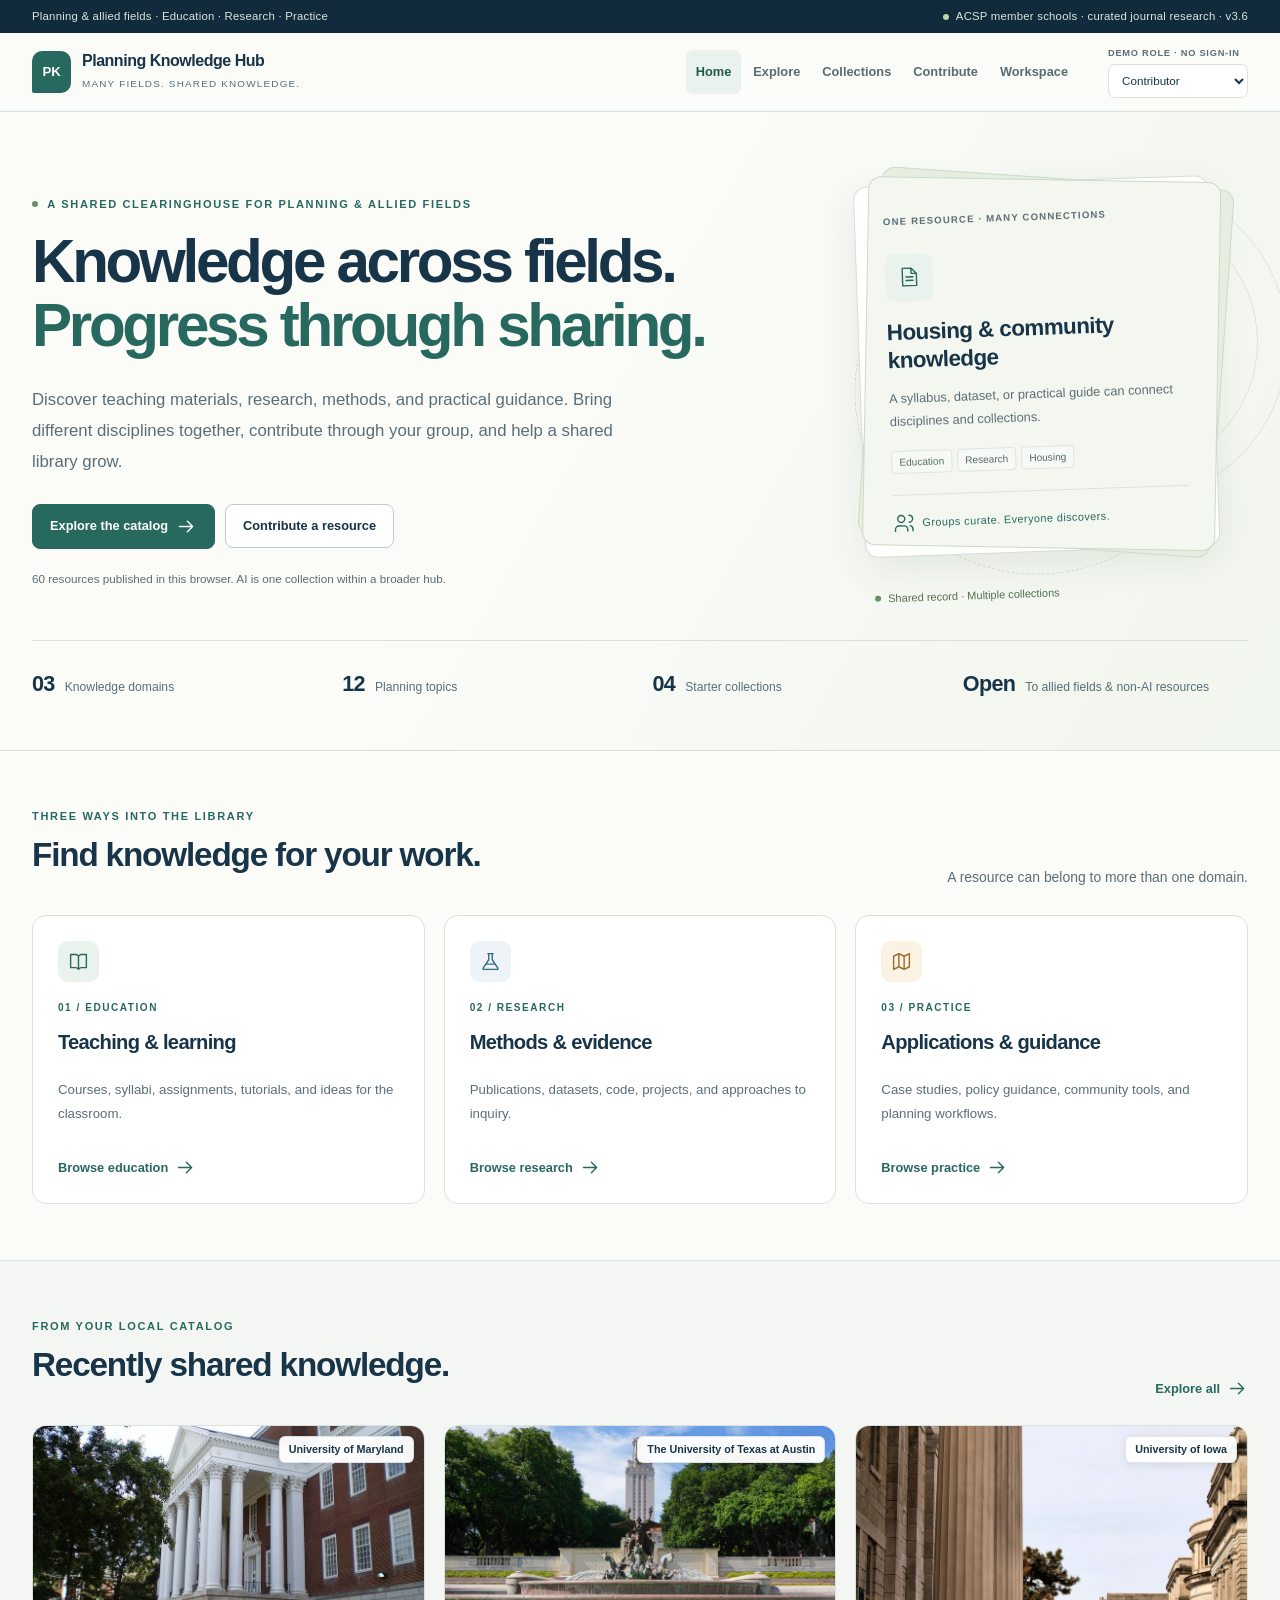
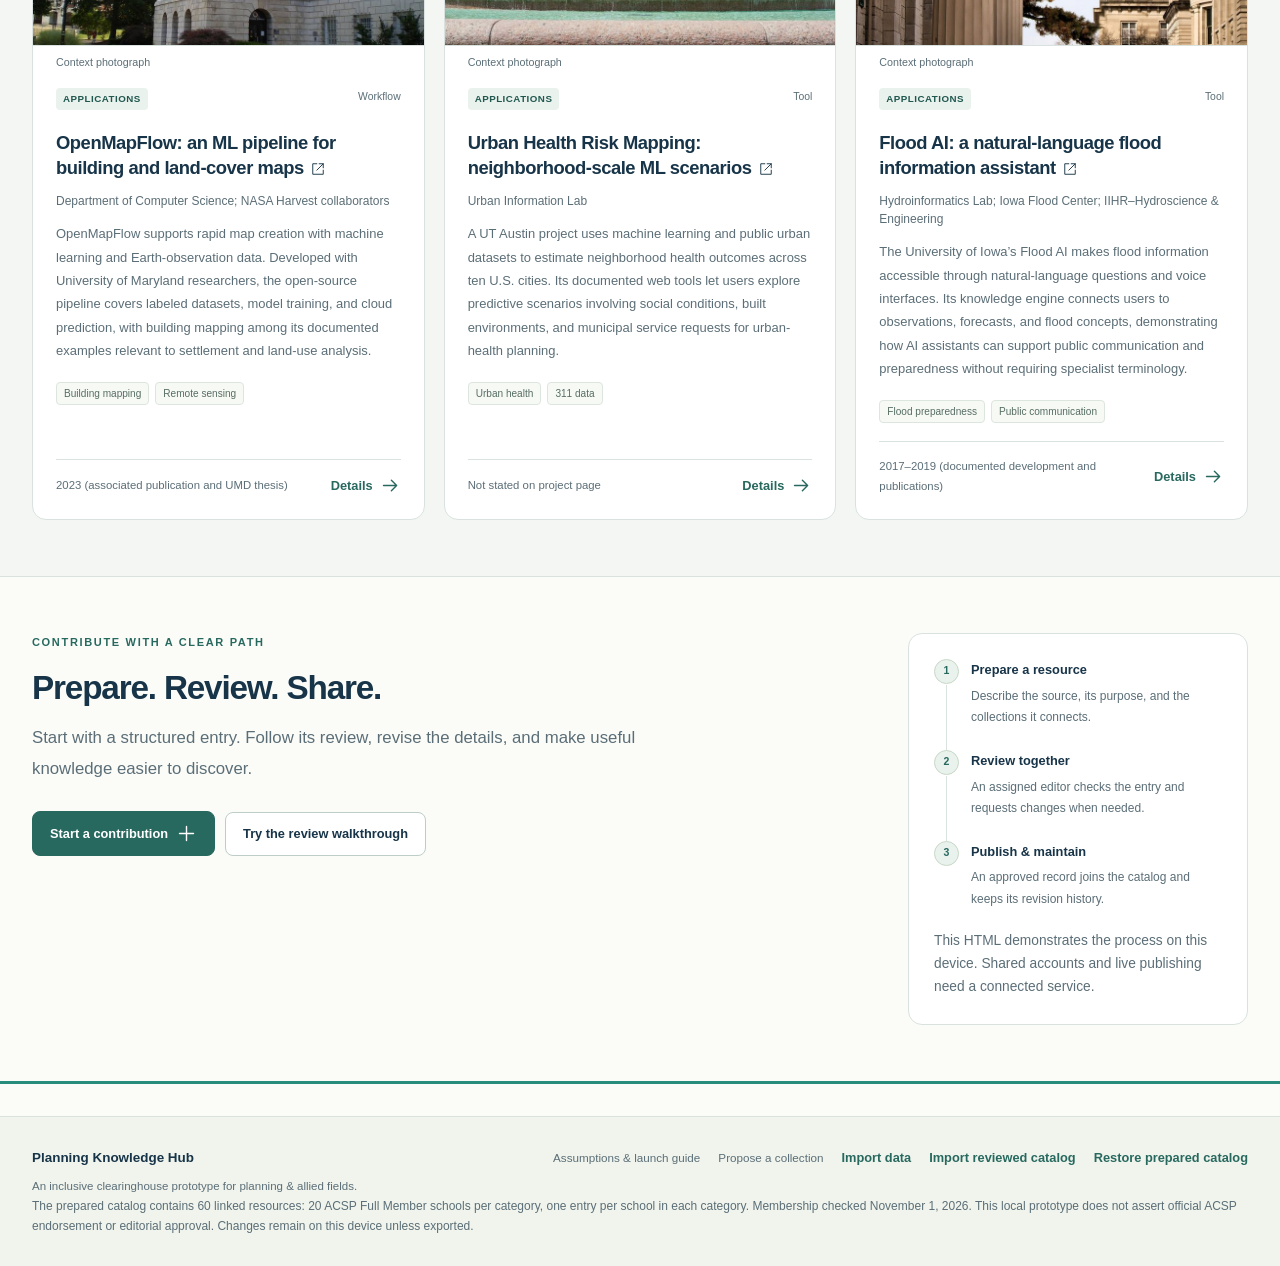
==== commit 3978b7b4: "Add files via upload" ====
--- a/index.html
+++ b/index.html
@@ -1,721 +1,1311 @@
 <!doctype html>
 <html lang="en">
 <head>
-  <meta charset="utf-8">
-  <meta name="viewport" content="width=device-width, initial-scale=1">
-  <meta name="description" content="A shared resource hub for planning and allied fields, with committee collections and cross-university collaboration.">
-  <meta name="referrer" content="strict-origin-when-cross-origin">
-  <title>Planning Knowledge Hub</title>
-  <style>/* Shared visual system. Preserve the original repository's navy / teal identity. */
-:root{--navy:#17324d;--navy2:#244864;--blue:#2f6f92;--teal:#356e69;--ink:#253442;--muted:#586b79;--line:#dbe4e8;--soft:#f5f8f8;--softblue:#edf4f8;--mint:#eaf3ef;--paper:#fbfcfa;--white:#fff;--radius:14px;--max:1180px;--shadow:0 12px 34px rgba(23,50,77,.06)}
-*{box-sizing:border-box}html{scroll-behavior:smooth}body{margin:0;font-family:Inter,ui-sans-serif,-apple-system,BlinkMacSystemFont,"Segoe UI",Roboto,Helvetica,Arial,sans-serif;color:var(--ink);background:var(--white);line-height:1.6}button,input,select,textarea{font:inherit}a{color:var(--blue)}a:hover{color:var(--navy)}button{cursor:pointer}a,button{touch-action:manipulation}a:focus-visible,button:focus-visible,input:focus-visible,select:focus-visible,textarea:focus-visible,summary:focus-visible,[tabindex]:focus-visible{outline:3px solid #248385;outline-offset:4px}a[target="_blank"]:not(.btn)::after{content:" ↗"}h1,h2,h3{color:var(--navy);line-height:1.16;letter-spacing:-.025em}h1{font-size:clamp(2.7rem,5.3vw,4.7rem);margin:14px 0 22px;font-weight:750;max-width:760px}h2{font-size:clamp(1.9rem,3.4vw,2.75rem);margin:8px 0 14px;font-weight:720}h3{font-size:1.2rem;margin:0 0 10px}p{margin:0 0 16px}p:last-child{margin-bottom:0}code,pre{font-family:ui-monospace,SFMono-Regular,Consolas,monospace;font-size:.88em}code{overflow-wrap:anywhere}pre{white-space:pre-wrap;overflow-wrap:anywhere;background:var(--soft);padding:20px;border-radius:10px;border:1px solid var(--line)}[hidden]{display:none!important}.container{width:min(calc(100% - 48px),var(--max));margin-inline:auto}.skip-link{position:absolute;top:-70px;left:20px;z-index:110;background:var(--navy);color:white;padding:12px 16px}.skip-link:focus{top:8px}.eyebrow,.small-caps{font-size:.74rem;font-weight:800;letter-spacing:.14em;text-transform:uppercase;color:var(--teal)}.lede{font-size:1.15rem;line-height:1.75;color:var(--muted);max-width:720px}.muted{color:var(--muted)}.small{font-size:.85rem}.section-anchor{scroll-margin-top:100px}.section{padding:72px 0}.section.soft{background:var(--soft);border-block:1px solid var(--line)}.section-heading{display:flex;align-items:end;justify-content:space-between;gap:30px;margin-bottom:28px}.section-heading h2{margin-bottom:0}.section-heading p{color:var(--muted);max-width:440px;margin:0}.section-heading .btn{flex-shrink:0}.topline{background:var(--navy);color:#e6edf1;font-size:.72rem;letter-spacing:.02em}.topline .container{min-height:32px;display:flex;justify-content:space-between;align-items:center;gap:16px}.status-dot{display:inline-block;width:6px;height:6px;border-radius:50%;background:#b6d7c5;margin-right:7px}.site-header{position:sticky;top:0;z-index:40;background:rgba(255,255,255,.98);border-bottom:1px solid var(--line)}.header-inner{min-height:80px;display:flex;align-items:center;justify-content:space-between;gap:24px}.brand{display:flex;align-items:center;gap:12px;text-decoration:none;color:var(--navy);font-size:1.02rem;line-height:1.25;font-weight:780;letter-spacing:-.02em}.brand-mark{background:var(--navy);color:#fff;width:39px;height:39px;border-radius:11px;display:grid;place-items:center;font-size:.81rem;letter-spacing:-.03em;flex-shrink:0}.brand-sub{display:block;font-size:.65rem;font-weight:550;letter-spacing:.04em;color:var(--muted);margin-top:4px}nav ul{margin:0;padding:0;list-style:none;display:flex;align-items:center;gap:3px}nav a{font-size:.84rem;font-weight:650;text-decoration:none;display:block;padding:10px 11px;border-radius:8px;color:#435865}nav a:hover{background:var(--softblue)}.nav-contribute{border:1px solid var(--line)}.nav-toggle{display:none;background:white;border:1px solid var(--line);border-radius:8px;padding:9px 13px;color:var(--navy)}.hero{padding:72px 0 58px;background:linear-gradient(115deg,var(--paper),#fff);border-bottom:1px solid var(--line)}.hero-grid{display:grid;grid-template-columns:1.35fr .85fr;gap:70px;align-items:center}.hero .lede{font-size:1.12rem;max-width:640px;margin-bottom:26px}.button-row{display:flex;gap:12px;align-items:center;flex-wrap:wrap}.btn{display:inline-flex;align-items:center;justify-content:center;gap:8px;padding:11px 17px;border:1px solid var(--navy);border-radius:9px;background:var(--navy);color:white;text-decoration:none;font-weight:700;font-size:.88rem;min-height:44px;line-height:1.35}.btn:hover{background:var(--navy2);color:white}.btn.secondary{background:white;color:var(--navy)}.btn.secondary:hover{background:var(--softblue)}.btn.compact{font-size:.81rem;padding:9px 12px;min-height:40px}.btn:disabled,.btn[aria-disabled="true"]{background:#edf0f1;color:#687582;border-color:#d8e0e3;cursor:not-allowed}.link-button{background:transparent;border:0;color:var(--blue);padding:6px 0;text-decoration:underline;text-underline-offset:3px;font-size:.87rem;font-weight:650}.hero-caption{font-size:.8rem;color:var(--muted);margin-top:18px}.hero-aside{padding:28px 30px;border:1px solid #ccdcd8;border-radius:18px;background:#f1f6f3;box-shadow:var(--shadow)}.hero-aside h2{font-size:1.48rem;line-height:1.4;margin:10px 0 18px}.principle-row{display:flex;gap:14px;align-items:flex-start;padding:17px 0;border-top:1px solid #d6e2dd}.principle-row:last-child{padding-bottom:0}.principle-num{font-size:.75rem;color:var(--teal);font-weight:800;padding-top:3px}.principle-row strong{display:block;color:var(--navy);font-size:.95rem}.principle-row p{font-size:.83rem;color:var(--muted);margin:3px 0 0;line-height:1.65}.hero-bottom{display:flex;flex-wrap:wrap;gap:12px 36px;border-top:1px solid var(--line);margin-top:40px;padding-top:22px;color:var(--muted);font-size:.83rem}.hero-bottom strong{color:var(--navy);margin-right:7px}.domain-grid{display:grid;grid-template-columns:repeat(3,1fr);gap:20px}.card{padding:25px;background:white;border:1px solid var(--line);border-radius:var(--radius)}.domain-card{display:flex;flex-direction:column;gap:20px;transition:border-color .15s}.domain-card:hover{border-color:#7eaaa2}.card-number{font-size:.73rem;color:var(--teal);font-weight:750;letter-spacing:.1em}.domain-card h3{font-size:1.35rem;margin:10px 0}.domain-card p{font-size:.91rem;color:var(--muted);line-height:1.7}.text-link{font-size:.86rem;font-weight:750;text-decoration:none;color:var(--blue)}.domain-card .text-link{margin-top:auto}.section-intro{color:var(--muted);max-width:800px;margin:18px 0 26px}.view-bar{display:flex;justify-content:space-between;gap:16px;align-items:center;flex-wrap:wrap;margin-bottom:18px}.segmented{display:flex;flex-wrap:wrap;gap:4px;padding:4px;border:1px solid var(--line);border-radius:10px;background:white}.segmented button{background:transparent;border:0;border-radius:7px;padding:10px 14px;color:#4c6270;font-size:.84rem;font-weight:650}.segmented button[aria-pressed="true"],.segmented button[aria-selected="true"]{background:var(--navy);color:white}.view-note{font-size:.82rem;color:var(--muted)}.filters{background:white;padding:24px;border:1px solid var(--line);border-radius:var(--radius);box-shadow:var(--shadow)}.search-row{display:grid;grid-template-columns:1fr 175px;gap:16px;align-items:end;margin-bottom:18px}.field label,.field-label{display:block;font-size:.8rem;font-weight:750;color:var(--navy);margin-bottom:6px}input,select,textarea{width:100%;padding:11px 12px;border:1px solid #bfced5;border-radius:8px;background:white;color:var(--ink);font-size:.9rem;min-width:0}select{text-overflow:ellipsis}input::placeholder,textarea::placeholder{color:#6f808c}textarea{resize:vertical;line-height:1.6}input[type="checkbox"]{width:17px;height:17px;margin:3px 0 0;accent-color:var(--teal);flex-shrink:0}input[type="file"]{padding:9px;max-width:100%}.filter-grid{display:grid;grid-template-columns:repeat(4,minmax(0,1fr));gap:14px}.help{font-size:.76rem;line-height:1.6;color:var(--muted);margin-top:5px}.advanced{margin-top:18px}.advanced summary,details summary{cursor:pointer;font-size:.85rem;font-weight:700;color:var(--navy);padding:8px 0}.advanced .filter-grid{grid-template-columns:repeat(2,minmax(0,1fr));margin-top:8px}.result-toolbar{display:flex;align-items:center;justify-content:space-between;gap:20px;margin:20px 0}.result-count{font-size:.86rem;color:var(--muted)}.notice{padding:15px 18px;border-radius:9px;background:var(--softblue);border-left:3px solid var(--blue);font-size:.84rem;color:#3d586b;line-height:1.7}.notice.warning{background:#faf5e9;border-left-color:#a4823c;color:#625334}.empty-state{padding:42px 26px;border:1px dashed #adbec7;border-radius:var(--radius);text-align:center;background:white}.empty-state .empty-symbol{width:44px;height:44px;border:1px solid #c6d9d3;border-radius:12px;background:var(--mint);display:grid;place-items:center;color:var(--teal);margin:0 auto 16px;font-size:1.2rem}.empty-state h3{font-size:1.25rem}.empty-state p{max-width:620px;color:var(--muted);margin:0 auto 19px;font-size:.9rem}.empty-state .button-row{justify-content:center}.resource-list{display:grid;gap:14px}.resource-item{border:1px solid var(--line);border-radius:12px;padding:24px;background:white}.resource-top{display:flex;align-items:center;justify-content:space-between;gap:12px;margin-bottom:11px}.resource-type{font-size:.72rem;letter-spacing:.08em;text-transform:uppercase;font-weight:800;color:var(--teal)}.badge{display:inline-flex;align-items:center;font-size:.67rem;font-weight:750;padding:4px 8px;border-radius:5px;background:var(--softblue);color:#355a6f;letter-spacing:.015em}.badge.draft{background:#faf1db;color:#705619}.resource-title{font-size:1.17rem;line-height:1.4;font-weight:760;text-underline-offset:4px;color:var(--navy)}.resource-item h3{margin:0}.resource-description{margin:12px 0 15px;max-width:980px;color:#4c606e;font-size:.9rem;line-height:1.8}.resource-meta{display:flex;flex-wrap:wrap;gap:7px 18px;color:var(--muted);font-size:.77rem}.resource-meta span{overflow-wrap:anywhere}.resource-item details{margin-top:10px;border-top:1px solid var(--line);padding-top:5px}.resource-item details p{font-size:.82rem;color:var(--muted);margin:5px 0}.resource-actions{margin-top:12px}.collection-grid{display:grid;grid-template-columns:repeat(2,minmax(0,1fr));gap:20px}.collection-card{display:flex;flex-direction:column}.collection-header{display:flex;align-items:flex-start;justify-content:space-between;gap:10px;margin-bottom:14px}.collection-initial{width:37px;height:37px;background:var(--mint);color:var(--teal);border-radius:10px;display:grid;place-items:center;font-weight:800;font-size:.76rem}.collection-card h3{font-size:1.24rem}.collection-card p{color:var(--muted);font-size:.87rem;line-height:1.75}.collection-meta{font-size:.76rem;color:var(--muted);margin:18px 0}.collection-footer{display:flex;justify-content:space-between;align-items:center;gap:15px;padding-top:17px;border-top:1px solid var(--line);margin-top:auto;font-size:.78rem;color:var(--muted)}.form-layout{display:grid;grid-template-columns:1.5fr .7fr;gap:30px;align-items:start;margin-top:24px}.form-card{padding:28px;background:white;border:1px solid var(--line);border-radius:var(--radius)}.form-grid{display:grid;grid-template-columns:repeat(2,minmax(0,1fr));gap:19px}.field.full,.full{grid-column:1/-1}.form-subheading{border-top:1px solid var(--line);padding-top:23px;margin-top:4px}.form-subheading h3{font-size:1rem;margin-bottom:4px}.form-subheading p{font-size:.8rem;color:var(--muted)}fieldset{border:0;padding:0;margin:0;min-width:0}legend{font-size:.8rem;font-weight:750;color:var(--navy);margin-bottom:8px;padding:0}.check-grid{display:grid;grid-template-columns:repeat(2,minmax(0,1fr));gap:8px 16px}.check-option{display:flex;align-items:flex-start;gap:9px;font-size:.81rem;color:#435a68;cursor:pointer;line-height:1.5}.check-option input{width:16px;height:16px;margin:3px 0 0}.check-line{display:flex;gap:10px;align-items:flex-start;color:var(--muted);font-size:.81rem;line-height:1.65}.form-aside{display:grid;gap:18px}.step{display:flex;align-items:flex-start;gap:12px;padding:14px 0;border-top:1px solid var(--line)}.step:first-of-type{margin-top:17px}.step-number{width:25px;height:25px;background:var(--mint);color:var(--teal);border-radius:50%;display:grid;place-items:center;font-size:.74rem;font-weight:800;flex-shrink:0}.step strong{display:block;font-size:.87rem;color:var(--navy)}.step p{font-size:.8rem;color:var(--muted);margin:4px 0 0}.status-message{margin-top:18px;padding:14px 16px;background:var(--softblue);border-radius:9px;color:var(--navy);font-size:.86rem;overflow-wrap:anywhere}.status-message.error{background:#fbeee8;color:#863a23}.preview-panel{margin-top:25px;padding-top:24px;border-top:1px solid var(--line)}.preview-panel>h3{font-size:1.03rem}.preview-panel textarea{font-family:ui-monospace,Consolas,monospace;font-size:.75rem;background:var(--soft)}.drafts-list{display:grid;gap:12px;margin-top:20px}.draft-item{display:flex;justify-content:space-between;align-items:center;gap:24px;padding:16px;border:1px solid var(--line);border-radius:10px;background:white}.draft-item strong{display:block;color:var(--navy);font-size:.92rem}.draft-item small{font-size:.77rem;color:var(--muted)}.draft-actions{display:flex;gap:12px;flex-wrap:wrap}.draft-actions button{font-size:.78rem}.import-box{background:var(--soft);border:1px dashed #b6c7cf;border-radius:10px;padding:18px;margin-top:20px}.import-box label{font-size:.85rem;font-weight:700;display:block;margin-bottom:8px}.dev-section{background:var(--navy);color:#d6e2e9}.dev-section h2,.dev-section h3{color:#fff}.dev-section .eyebrow{color:#bbd9ce}.dev-section .section-heading p{color:#c5d6df}.dev-section .section-intro{color:#c5d6df}.developer-grid{display:grid;grid-template-columns:repeat(3,1fr);gap:20px;margin:30px 0}.dev-card{border:1px solid #436075;background:#1d3b54;border-radius:12px;padding:24px}.dev-card h3{font-size:1.1rem}.dev-card p{font-size:.86rem;line-height:1.8;color:#c7d8e1}.dev-card .card-number{color:#b7d9cd;display:block;margin-bottom:15px}.dev-actions{display:flex;align-items:center;gap:18px;flex-wrap:wrap}.dev-section .btn.secondary{background:#fff}.dev-section .text-link{color:#e3f3eb}.dev-guide{margin-top:28px;border-top:1px solid #436075;padding-top:14px}.dev-guide summary{color:#fff;font-size:.96rem;padding:10px 0}.guide-grid{display:grid;grid-template-columns:1fr 1fr;gap:28px;margin-top:18px}.guide-grid p{font-size:.85rem;color:#c7d8e1}.guide-grid pre{background:#112a40;border:1px solid #436075;color:#dcebe5;font-size:.8rem}.guide-grid a{color:#d4eadf}.about-grid{display:grid;grid-template-columns:repeat(3,1fr);gap:36px}.about-grid h3{font-size:1.15rem}.about-grid p{font-size:.9rem;color:var(--muted);line-height:1.8}.about-grid .small-caps{margin-bottom:16px}.site-footer{padding:30px 0;background:var(--soft);border-top:1px solid var(--line);color:var(--muted);font-size:.79rem}.footer-inner{display:flex;justify-content:space-between;gap:24px;align-items:center}.footer-links{display:flex;gap:18px}.footer-links a{color:var(--muted);text-decoration:none}.privacy-note{border-top:1px solid var(--line);margin-top:25px;padding-top:14px}.privacy-note p{max-width:1000px;font-size:.8rem}.sr-only{position:absolute;width:1px;height:1px;padding:0;margin:-1px;overflow:hidden;clip:rect(0,0,0,0);white-space:nowrap;border:0}.pill-note{margin-top:16px;display:flex;align-items:center;gap:8px;color:var(--muted);font-size:.8rem}.separator{height:1px;background:var(--line);margin:18px 0}
-@media(min-width:1440px){.hero{padding-top:86px}}
-@media(max-width:1050px){.hero-grid{gap:35px;grid-template-columns:1.15fr .9fr}nav a{padding:9px 8px;font-size:.78rem}.brand{font-size:.95rem}.form-layout{grid-template-columns:1.3fr .7fr}.form-card{padding:23px}.form-grid{gap:16px}.filter-grid{grid-template-columns:repeat(2,minmax(0,1fr))}.check-grid{grid-template-columns:1fr}}
-@media(max-width:850px){.hero-grid,.form-layout{grid-template-columns:1fr}.hero-grid{gap:30px}.hero-aside{max-width:none}.hero-aside h2{max-width:none}.hero-aside{display:block}.principle-row{padding:12px 0}.hero h1{max-width:660px}.form-aside{grid-template-columns:1fr 1fr}.section-heading{align-items:flex-start;flex-direction:column;gap:16px}.section-heading p{max-width:700px}.nav-toggle{display:block}nav{display:none;position:absolute;left:0;right:0;top:80px;background:white;border-bottom:1px solid var(--line);padding:12px 24px}nav.open{display:block}nav ul{flex-direction:column;align-items:stretch}nav a{font-size:.9rem;padding:12px}.developer-grid{gap:14px}.dev-card{padding:20px}.domain-grid{gap:14px}.domain-card{padding:20px}}
-@media(max-width:600px){.container{width:calc(100% - 32px)}.topline .container{min-height:30px;justify-content:center}.topline .scope-line{display:none}.topline{font-size:.66rem}.header-inner{min-height:74px}.brand{font-size:.87rem}.brand-sub{font-size:.61rem}.brand-mark{width:34px;height:34px}nav{top:74px}.hero{padding:44px 0 34px}.hero h1{font-size:2.9rem;line-height:1.1}.hero .lede{font-size:1rem}.hero-grid{gap:30px}.hero-aside{padding:22px}.hero-bottom{gap:9px 20px;margin-top:28px}.section{padding:48px 0}.domain-grid,.developer-grid,.collection-grid,.about-grid,.form-aside,.guide-grid{grid-template-columns:1fr}.domain-card{gap:15px}.search-row,.filter-grid,.advanced .filter-grid{grid-template-columns:1fr}.search-row{gap:13px}.filters{padding:18px}.filter-grid{gap:13px}.form-grid{grid-template-columns:1fr}.full,.field.full{grid-column:auto}.form-card{padding:20px}.check-grid{grid-template-columns:1fr}.segmented{width:100%;justify-content:space-between}.segmented button{font-size:.76rem;padding:9px 9px}.section-intro{font-size:.9rem}.result-toolbar{gap:10px}.resource-item{padding:20px}.resource-title{font-size:1.08rem}.resource-top{align-items:flex-start}.empty-state{padding:30px 20px}.collection-footer{align-items:flex-start}.draft-item{align-items:flex-start;flex-direction:column;gap:8px}.footer-inner{align-items:flex-start;flex-direction:column}.footer-links{flex-wrap:wrap}.section-anchor{scroll-margin-top:88px}.button-row .btn{flex-grow:1}.about-grid{gap:28px}}
-@media(prefers-reduced-motion:reduce){html{scroll-behavior:auto}*,*::before,*::after{animation-duration:.001ms!important;transition-duration:.001ms!important}}
-@media print{.topline,.site-header,.button-row,.form-layout,.dev-actions,.site-footer{display:none}.section{padding:25px 0}.hero{padding:15px 0}.dev-section{background:white;color:black}.dev-section h2,.dev-section h3,.dev-section p{color:black}.dev-card{background:white}.resource-item,.card{break-inside:avoid}}
+<meta charset="utf-8">
+<meta name="viewport" content="width=device-width,initial-scale=1">
+<meta name="description" content="Planning Knowledge Hub — an inclusive, self-contained clearinghouse prototype for planning and allied fields, with collections, multi-domain resources, and a complete local contribution and review workflow.">
+<meta name="referrer" content="strict-origin-when-cross-origin">
+<meta name="color-scheme" content="light">
+<title>Planning Knowledge Hub — Resource Collection</title>
+<style>/* Planning Knowledge Hub — local, dependency-free visual system. */
+:root{--navy:#173448;--navy-deep:#112b3d;--teal:#28695f;--teal-dark:#20584f;--mint:#eaf2ed;--ink:#203541;--muted:#5b6e77;--line:#d9e2df;--paper:#fbfcf8;--soft:#f3f6f2;--blue-soft:#edf3f6;--ochre:#9a6b29;--ochre-soft:#faf2e3;--white:#fff;--red:#9b3e35;--red-soft:#fcf0ed;--radius:14px;--shadow:0 10px 32px rgba(18,48,56,.055);--max:1260px}
+*{box-sizing:border-box}html{scroll-behavior:smooth;scroll-padding-top:100px}body{margin:0;background:var(--paper);font-family:Inter,ui-sans-serif,-apple-system,BlinkMacSystemFont,"Segoe UI",Roboto,Helvetica,Arial,sans-serif;color:var(--ink);font-size:15px;line-height:1.65;-webkit-font-smoothing:antialiased}button,input,select,textarea{font:inherit}button,a{touch-action:manipulation}button{cursor:pointer}button:disabled{cursor:not-allowed;opacity:.48}a{color:var(--teal-dark);text-underline-offset:3px}a:hover{color:var(--navy)}p{margin:0 0 17px}p:last-child{margin-bottom:0}h1,h2,h3,h4{color:var(--navy);letter-spacing:-.035em;line-height:1.18;margin:0 0 15px}h1{font-size:clamp(2.5rem,4.5vw,4.4rem)}h2{font-size:clamp(1.7rem,2.6vw,2.5rem)}h3{font-size:1.18rem}h4{font-size:1rem}svg{vertical-align:middle;flex-shrink:0}img{max-width:100%}code{font-family:ui-monospace,SFMono-Regular,Consolas,monospace;font-size:.86em;padding:2px 5px;background:var(--soft);border:1px solid var(--line);border-radius:4px;overflow-wrap:anywhere}pre{white-space:pre-wrap;overflow-wrap:anywhere}button,input,select,textarea,a,summary{outline-offset:4px}:focus-visible{outline:3px solid #278c7c}[hidden]{display:none!important}.wrap{width:min(calc(100% - 64px),var(--max));margin:0 auto;min-width:0}.muted{color:var(--muted)}.small,small{font-size:.8rem}.sr-only{position:absolute!important;width:1px;height:1px;overflow:hidden;clip:rect(0,0,0,0);white-space:nowrap;margin:-1px;padding:0;border:0}.skip-link{position:fixed;left:15px;top:-80px;z-index:300;padding:12px 18px;background:var(--navy);color:white;border-radius:8px}.skip-link:focus{top:10px}
+.utility{background:var(--navy-deep);color:#d8e6df;font-size:.71rem;letter-spacing:.02em}.utility .wrap{display:flex;justify-content:space-between;align-items:center;gap:20px;min-height:33px}.utility a{color:#e1eee6}.utility .dot,.utility-dot{width:6px;height:6px;border-radius:50%;background:#bdd6a3;display:inline-block;margin-right:7px;vertical-align:middle}.site-header{position:sticky;top:0;z-index:60;background:rgba(251,252,248,.97);border-bottom:1px solid var(--line);backdrop-filter:blur(10px)}.header-inner{display:flex;align-items:center;min-height:78px;gap:30px}.brand{display:flex;gap:11px;align-items:center;text-decoration:none;color:var(--navy);flex-shrink:0}.brand-mark{width:39px;height:42px;border-radius:10px 10px 10px 2px;background:var(--teal);display:grid;place-items:center;font-size:.83rem;color:#fff;font-weight:800;letter-spacing:-.02em}.brand-name{display:block;font-weight:780;font-size:1rem;line-height:1.25;letter-spacing:-.03em}.brand-sub{display:block;font-size:.62rem;text-transform:uppercase;letter-spacing:.12em;color:var(--muted);margin-top:5px}.nav-links{display:flex;align-items:center;gap:2px;margin-left:auto}.nav-links a{font-size:.8rem;text-decoration:none;font-weight:650;color:#586c71;padding:11px 10px;white-space:nowrap;border-radius:7px}.nav-links a:hover{background:#edf2eb;color:var(--teal)}.nav-links a.active{color:var(--teal-dark);background:var(--mint)}.header-tools{display:flex;align-items:center;gap:12px}.role-control{min-width:140px;max-width:175px}.role-control label{display:block;font-size:.58rem;text-transform:uppercase;color:var(--muted);font-weight:750;letter-spacing:.08em;margin-bottom:2px}.role-control select{border:1px solid var(--line);background:white;padding:7px 24px 7px 9px;border-radius:7px;font-size:.73rem;color:var(--navy);width:100%;min-height:34px}.mobile-toggle{display:none;padding:9px 12px;border:1px solid var(--line);background:var(--white);border-radius:7px;color:var(--navy)}main#app{min-height:70vh}.eyebrow{font-size:.69rem;letter-spacing:.15em;text-transform:uppercase;font-weight:800;color:var(--teal);margin-bottom:17px}.hero{padding:69px 0 48px;position:relative;border-bottom:1px solid var(--line);background:linear-gradient(120deg,#fbfcf8 40%,#f0f5ed 100%);overflow:hidden}.hero-grid{display:grid;grid-template-columns:1.35fr .8fr;align-items:center;gap:84px}.hero-title{font-size:clamp(2.8rem,4.7vw,4.65rem);font-weight:730;line-height:1.07;letter-spacing:-.055em;max-width:780px;margin-bottom:25px}.hero-title em{font-style:normal;color:var(--teal)}.lead{font-size:1.05rem;line-height:1.85;color:var(--muted);max-width:620px;margin-bottom:27px}.hero .button-row{margin-bottom:20px}.hero-note{font-size:.77rem;color:var(--muted);max-width:570px}.hero-art{position:relative;min-height:326px;display:flex;align-items:center;justify-content:center}.hero-art:before{content:"";position:absolute;width:320px;height:320px;border:1px solid #dbe5d9;border-radius:50%;right:-40px;top:0}.hero-art:after{content:"";position:absolute;width:260px;height:260px;border:1px solid #dbe5d9;border-radius:50%;right:-10px;top:30px}.hero-stack{position:relative;z-index:1;display:grid;gap:12px;width:100%;transform:rotate(-2deg)}.stack-card{display:flex;gap:15px;align-items:center;background:#fff;border:1px solid #d4dfd5;border-radius:11px;padding:19px 21px;box-shadow:0 8px 24px rgba(35,70,49,.055)}.stack-card:nth-child(2){transform:translateX(20px)}.stack-card:nth-child(3){transform:translateX(-10px)}.stack-kicker{font-size:.62rem;font-weight:800;letter-spacing:.12em;text-transform:uppercase;color:var(--muted);margin-bottom:5px}.stack-card h3{font-size:1rem;margin:0 0 3px;letter-spacing:-.015em}.stack-card p{font-size:.73rem;color:var(--muted);margin:0}.stack-icon{display:grid;place-items:center;width:43px;height:43px;background:var(--mint);color:var(--teal);border-radius:10px;flex-shrink:0}.stack-card:nth-child(2) .stack-icon{background:var(--blue-soft);color:#356c88}.stack-card:nth-child(3) .stack-icon{background:var(--ochre-soft);color:var(--ochre)}.stack-footer{position:relative;z-index:2;margin:19px 0 0 8px;font-size:.7rem;letter-spacing:.04em;color:var(--teal);display:flex;align-items:center;gap:8px}.button-row{display:flex;gap:10px;flex-wrap:wrap;align-items:center}.btn{display:inline-flex;align-items:center;justify-content:center;gap:8px;min-height:44px;padding:11px 17px;border:1px solid var(--navy);border-radius:8px;font-size:.8rem;font-weight:750;line-height:1.4;text-decoration:none;background:var(--navy);color:#fff;transition:background .15s,transform .15s}.btn:hover{background:var(--navy-deep);color:#fff}.btn.primary{background:var(--teal);border-color:var(--teal);color:#fff}.btn.primary:hover{background:var(--teal-dark)}.btn.secondary{background:#fff;color:var(--navy);border-color:#bdcdc7}.btn.secondary:hover{background:var(--mint)}.btn.ghost{background:transparent;border-color:transparent;color:var(--teal)}.btn.ghost:hover{background:var(--mint)}.btn.small{font-size:.73rem;min-height:37px;padding:8px 12px}.btn.danger{background:var(--red);border-color:var(--red);color:white}.btn.danger.secondary{background:white;color:var(--red);border-color:#dfbeb9}.text-link{font-weight:750;color:var(--teal);text-decoration:none;font-size:.8rem;display:inline-flex;align-items:center;gap:7px}.text-link:hover{text-decoration:underline}.section{padding:56px 0}.section.soft{background:var(--soft);border-block:1px solid var(--line)}.section-head{display:flex;justify-content:space-between;gap:30px;align-items:flex-end;margin-bottom:26px}.section-head .eyebrow{margin-bottom:10px}.section-head p{max-width:460px;color:var(--muted);font-size:.87rem}.section-title{margin-bottom:0}.stats-strip{display:grid;grid-template-columns:repeat(4,1fr);gap:25px;margin-top:38px;padding-top:25px;border-top:1px solid #d7e1d4}.stat{display:flex;align-items:baseline;gap:10px;color:var(--muted);font-size:.76rem}.stat strong{font-size:1.35rem;font-weight:750;color:var(--navy);letter-spacing:-.03em}.domain-grid{display:grid;grid-template-columns:repeat(3,1fr);gap:19px}.domain-card{padding:25px;border:1px solid var(--line);border-radius:var(--radius);background:white;position:relative;text-decoration:none;display:flex;flex-direction:column;gap:14px}.domain-card:hover{border-color:#91b3a5;box-shadow:var(--shadow)}.domain-icon{height:41px;width:41px;border-radius:10px;background:var(--mint);color:var(--teal);display:grid;place-items:center;margin-bottom:4px}.domain-card:nth-child(2) .domain-icon{background:var(--blue-soft);color:#356c88}.domain-card:nth-child(3) .domain-icon{background:var(--ochre-soft);color:var(--ochre)}.domain-card h3{font-size:1.26rem;margin:0 0 9px}.domain-card p{font-size:.83rem;color:var(--muted);line-height:1.8}.domain-card .text-link{margin-top:auto}.card-grid{display:grid;grid-template-columns:repeat(3,minmax(0,1fr));gap:19px}.resource-card{background:white;border:1px solid var(--line);border-radius:var(--radius);padding:23px;display:flex;flex-direction:column;min-width:0;transition:border-color .15s,box-shadow .15s}.resource-card:hover{border-color:#a1bbb0;box-shadow:var(--shadow)}.card-top{display:flex;justify-content:space-between;align-items:flex-start;gap:8px;margin-bottom:20px}.tag{display:inline-flex;align-items:center;font-size:.61rem;font-weight:800;letter-spacing:.05em;text-transform:uppercase;color:var(--teal-dark);background:var(--mint);border-radius:4px;padding:4px 7px;line-height:1.5}.tag.demo{background:var(--ochre-soft);color:#81591f}.tag.local{background:var(--blue-soft);color:#365e74}.tag.status{background:#edf0ea;color:#566349}.card-title{font-size:1.15rem;letter-spacing:-.025em;line-height:1.36;margin-bottom:12px;overflow-wrap:anywhere}.card-title a{text-decoration:none;color:var(--navy)}.card-title a:hover{color:var(--teal);text-decoration:underline}.card-description{font-size:.83rem;line-height:1.8;color:var(--muted);margin-bottom:20px;overflow-wrap:anywhere}.meta-line{font-size:.71rem;line-height:1.7;color:var(--muted);margin-bottom:12px;display:flex;flex-wrap:wrap;gap:5px 12px;overflow-wrap:anywhere}.tag-list{display:flex;flex-wrap:wrap;gap:6px;margin-bottom:18px}.chip{display:inline-flex;border:1px solid #dde5df;border-radius:4px;padding:3px 7px;background:#f7f9f5;color:#566d63;font-size:.63rem;line-height:1.5;max-width:100%;overflow-wrap:anywhere}.card-bottom{display:flex;align-items:center;justify-content:space-between;gap:10px;padding-top:15px;border-top:1px solid var(--line);margin-top:auto}.card-bottom .meta-line{margin:0}.page-intro{padding:44px 0 30px}.page-intro .eyebrow{margin-bottom:12px}.page-intro h1{font-size:clamp(2.1rem,3.5vw,3rem);margin-bottom:14px;max-width:1000px;line-height:1.15}.page-intro .lead{font-size:.97rem;margin-bottom:0;max-width:820px}.split-heading{display:flex;align-items:flex-end;justify-content:space-between;gap:30px}.toolbar{display:flex;justify-content:space-between;align-items:center;gap:20px;flex-wrap:wrap;margin-bottom:19px}.catalog-tabs,.segmented{display:inline-flex;gap:3px;padding:4px;border:1px solid var(--line);background:white;border-radius:8px;flex-wrap:wrap}.catalog-tabs button,.catalog-tabs a,.segmented button{border:0;background:transparent;padding:9px 13px;border-radius:5px;color:var(--muted);font-size:.77rem;font-weight:700;text-decoration:none;min-height:37px}.catalog-tabs .active,.segmented button.active{background:var(--navy);color:white}.filters{padding:22px;border:1px solid var(--line);border-radius:12px;background:white;margin-bottom:20px}.filter-grid{display:grid;grid-template-columns:repeat(4,minmax(0,1fr));gap:14px}.filter-row{display:grid;grid-template-columns:1fr 160px;gap:14px;margin-bottom:15px}.search-input{position:relative;flex:1}.field{min-width:0}.field label,.field-label{display:block;font-size:.75rem;font-weight:750;color:var(--navy);margin-bottom:7px}input,select,textarea{width:100%;border:1px solid #bccdc5;border-radius:7px;background:white;color:var(--ink);padding:10px 11px;min-height:43px;font-size:.84rem;min-width:0;max-width:100%}textarea{resize:vertical;line-height:1.7}input::placeholder,textarea::placeholder{color:#75857e}select{padding-right:28px;text-overflow:ellipsis}input[type=checkbox],input[type=radio]{width:17px;height:17px;min-height:0;margin:3px 0 0;accent-color:var(--teal);flex-shrink:0}input[type=file]{font-size:.77rem;padding:9px}.help{font-size:.73rem;color:var(--muted);line-height:1.7;margin-top:6px}.results-bar{display:flex;align-items:center;justify-content:space-between;gap:20px;margin:19px 0;color:var(--muted);font-size:.77rem}.empty-state{padding:45px 28px;text-align:center;border:1px dashed #b9c9bf;border-radius:12px;background:#fff;grid-column:1/-1}.empty-state h3{font-size:1.3rem;margin-bottom:12px}.empty-state p{font-size:.86rem;color:var(--muted);max-width:620px;margin:0 auto 20px}.empty-state .button-row{justify-content:center}.empty-icon{width:49px;height:49px;border-radius:13px;background:var(--mint);color:var(--teal);display:grid;place-items:center;margin:0 auto 18px}.two-col{display:grid;grid-template-columns:minmax(0,1fr) 340px;gap:27px;align-items:start}.three-col{display:grid;grid-template-columns:repeat(3,minmax(0,1fr));gap:22px}.panel{padding:25px;background:white;border:1px solid var(--line);border-radius:var(--radius);min-width:0}.panel+.panel{margin-top:20px}.panel-head{display:flex;justify-content:space-between;gap:15px;align-items:center;margin-bottom:18px}.panel-head h2,.panel-head h3{margin:0}.panel h2{font-size:1.4rem}.panel p{font-size:.86rem}.panel .eyebrow{margin-bottom:10px}.collection-grid{display:grid;grid-template-columns:repeat(2,minmax(0,1fr));gap:21px}.collection-card{background:white;border:1px solid var(--line);border-radius:var(--radius);padding:27px;display:flex;flex-direction:column}.collection-card h3{font-size:1.34rem;margin-bottom:12px}.collection-card p{font-size:.85rem;line-height:1.8;color:var(--muted)}.collection-mark{width:43px;height:43px;border-radius:11px;background:var(--mint);color:var(--teal);font-weight:800;display:grid;place-items:center;margin-bottom:20px;font-size:.83rem}.group-strip{border-top:1px solid var(--line);padding-top:17px;margin-top:auto;font-size:.75rem;color:var(--muted);display:flex;justify-content:space-between;gap:15px;flex-wrap:wrap}.breadcrumbs{display:flex;flex-wrap:wrap;gap:7px;color:var(--muted);font-size:.74rem;margin-bottom:25px}.breadcrumbs a{text-decoration:none;color:var(--muted)}.breadcrumbs a:hover{color:var(--teal)}.detail-header{padding:40px 0 35px;border-bottom:1px solid var(--line);background:#f2f6ef}.detail-title{font-size:clamp(2rem,3.6vw,3.3rem);line-height:1.15;max-width:990px;margin:18px 0}.detail-summary{font-size:1rem;line-height:1.9;color:var(--muted);max-width:850px;overflow-wrap:anywhere}.detail-grid{display:grid;grid-template-columns:minmax(0,1fr) 340px;gap:28px;align-items:start}.definition-list{margin:0;display:grid;gap:3px}.definition-list dt{font-size:.67rem;text-transform:uppercase;letter-spacing:.08em;color:var(--muted);font-weight:800;margin-top:17px}.definition-list dt:first-child{margin-top:0}.definition-list dd{margin:0;font-size:.83rem;overflow-wrap:anywhere;color:var(--ink)}.notice{border-left:3px solid #689789;background:#edf5ef;border-radius:0 7px 7px 0;padding:14px 17px;font-size:.8rem;line-height:1.8;color:#385a4e;margin-bottom:20px;overflow-wrap:anywhere}.notice.warning{border-color:#bd9456;background:#fbf5e9;color:#735626}.notice.success{border-color:#44866a;background:#edf7ef;color:#355e44}.notice.info{border-color:#678da1;background:var(--blue-soft);color:#3d6072}.notice strong{font-weight:750}.form-grid{display:grid;grid-template-columns:repeat(2,minmax(0,1fr));gap:21px}.full{grid-column:1/-1}.check-grid{display:grid;grid-template-columns:repeat(2,minmax(0,1fr));gap:9px 19px}.check-option{display:flex;gap:9px;align-items:flex-start;font-size:.77rem;line-height:1.6;color:#4d665d;cursor:pointer}.form-section{border-top:1px solid var(--line);padding-top:23px;margin-top:4px}.form-section h3{font-size:1.04rem;margin-bottom:8px}.form-section p{font-size:.78rem;color:var(--muted)}fieldset{border:0;margin:0;padding:0;min-width:0}legend{font-weight:750;font-size:.75rem;margin-bottom:10px;color:var(--navy)}.stepper{display:flex;align-items:flex-start;gap:0;margin-bottom:28px;padding:20px 22px;border:1px solid var(--line);border-radius:10px;background:white}.step{display:flex;align-items:center;gap:9px;flex:1;min-width:0;font-size:.72rem;color:var(--muted);position:relative}.step:not(:last-child):after{content:"";height:1px;background:var(--line);flex:1;margin:0 12px}.step-num{display:grid;place-items:center;width:25px;height:25px;border-radius:50%;border:1px solid #becdc3;background:#f6f8f3;font-size:.66rem;font-weight:800;flex-shrink:0}.step.current{color:var(--teal);font-weight:750}.step.current .step-num,.step.complete .step-num{background:var(--teal);color:white;border-color:var(--teal)}.workspace-stats{display:grid;grid-template-columns:repeat(4,minmax(0,1fr));gap:15px;margin-bottom:26px}.stat-card{padding:18px 20px;background:white;border:1px solid var(--line);border-radius:10px}.stat-card strong{display:block;font-size:1.8rem;line-height:1.2;font-weight:720;letter-spacing:-.035em;color:var(--navy);margin-bottom:6px}.stat-card span{font-size:.72rem;color:var(--muted)}.submission-list{display:grid;gap:14px}.submission-card{padding:21px;background:white;border:1px solid var(--line);border-radius:11px;display:flex;justify-content:space-between;gap:20px;align-items:flex-start;min-width:0}.submission-main{flex:1;min-width:0}.submission-main h3{font-size:1.04rem;line-height:1.45;margin:8px 0;overflow-wrap:anywhere}.submission-main p{font-size:.78rem;color:var(--muted);margin:0}.submission-actions{display:flex;gap:7px;flex-wrap:wrap;justify-content:flex-end;max-width:250px}.status-pill{display:inline-flex;padding:4px 8px;background:#eef1ed;border-radius:5px;font-size:.65rem;line-height:1.6;font-weight:750;color:#536459;white-space:nowrap}.status-pill[data-status="Draft"]{background:#edf0ee;color:#536459}.status-pill[data-status="Submitted"],.status-pill[data-status="Under review"]{background:#eaf1f8;color:#3f6689}.status-pill[data-status="Revision requested"]{background:var(--ochre-soft);color:#805d27}.status-pill[data-status="Approved"],.status-pill[data-status="Published"]{background:#e7f2e8;color:#32633d}.status-pill[data-status="Rejected"]{background:var(--red-soft);color:var(--red)}.status-pill[data-status="Archived"],.status-pill[data-status="Withdrawn"]{background:#eeedf1;color:#68616f}.timeline{display:grid;gap:0;margin-top:15px}.timeline-item{display:flex;gap:13px;position:relative;padding-bottom:23px}.timeline-item:last-child{padding-bottom:0}.timeline-item:not(:last-child):before{content:"";position:absolute;left:5px;top:12px;bottom:0;width:1px;background:var(--line)}.timeline-dot{width:11px;height:11px;background:#9ab7a6;border:3px solid #edf4ec;border-radius:50%;flex-shrink:0;margin-top:5px;position:relative;z-index:1}.timeline-body{min-width:0;overflow-wrap:anywhere}.timeline-body strong{font-size:.79rem;font-weight:750;display:block;color:var(--navy)}.timeline-body p{font-size:.77rem;color:var(--muted);margin:4px 0}.timeline-body small{font-size:.65rem;color:#728178}.review-actions{display:flex;flex-wrap:wrap;gap:8px;padding-top:19px;margin-top:19px;border-top:1px solid var(--line)}.settings-grid{display:grid;grid-template-columns:repeat(2,minmax(0,1fr));gap:20px}.setting-card{padding:24px;border:1px solid var(--line);border-radius:12px;background:white}.setting-card h3{font-size:1.15rem}.setting-card p{font-size:.84rem;color:var(--muted);line-height:1.8}.assumption-list{list-style:none;margin:0;padding:0;display:grid;gap:0;counter-reset:assumption}.assumption-list li{padding:16px 0;border-top:1px solid var(--line);font-size:.83rem;color:var(--muted);line-height:1.8}.assumption-list li:first-child{padding-top:0;border-top:0}.assumption-list strong{color:var(--navy)}.table-wrap{overflow-x:auto;width:100%;border:1px solid var(--line);border-radius:9px}table{border-collapse:collapse;width:100%;text-align:left;font-size:.78rem;background:white}th{background:#f0f5ef;color:var(--navy);font-size:.68rem;letter-spacing:.04em;text-transform:uppercase;padding:13px 15px;font-weight:800}td{padding:14px 15px;border-top:1px solid var(--line);color:var(--muted);vertical-align:top}td strong{color:var(--ink)}.site-footer{margin-top:35px;padding:30px 0;background:#f0f4ed;border-top:1px solid var(--line);font-size:.75rem;color:var(--muted)}.footer-inner{display:flex;justify-content:space-between;align-items:flex-start;gap:30px}.footer-inner strong{color:var(--navy);display:block;font-size:.84rem;margin-bottom:7px}.footer-inner p{max-width:600px;font-size:.72rem;line-height:1.8}.footer-links{display:flex;gap:18px;flex-wrap:wrap}.footer-links a{color:var(--muted);text-decoration:none;font-size:.73rem}.footer-links a:hover{text-decoration:underline}.toast,#toast{position:fixed;bottom:24px;left:50%;transform:translateX(-50%);z-index:200;max-width:min(680px,calc(100% - 32px));padding:14px 21px;color:white;background:var(--navy-deep);box-shadow:0 7px 22px rgba(0,0,0,.15);border-radius:10px;font-size:.82rem;line-height:1.7;overflow-wrap:anywhere}.toast.error,#toast.error{background:#8e3d34}dialog{border:1px solid #c7d5cd;border-radius:15px;padding:0;width:min(620px,calc(100% - 32px));max-height:calc(100vh - 55px);box-shadow:0 22px 80px rgba(18,45,36,.24);color:var(--ink);background:white}dialog::backdrop{background:rgba(15,40,35,.42);backdrop-filter:blur(2px)}.modal-header{padding:23px 26px 18px;border-bottom:1px solid var(--line);display:flex;align-items:center;justify-content:space-between;gap:20px}.modal-header h2{font-size:1.35rem;margin:0}.modal-body{padding:23px 26px;overflow-y:auto;max-height:65vh}.modal-body p{font-size:.84rem;color:var(--muted)}.modal-actions{padding:17px 26px;background:var(--soft);border-top:1px solid var(--line);display:flex;justify-content:flex-end;gap:9px}.modal-close{border:0;background:transparent;font-size:1.4rem;line-height:1;padding:7px;color:var(--muted)}.onboarding-banner{padding:22px 25px;background:#eaf2e6;border:1px solid #cedcc8;border-radius:11px;display:flex;align-items:center;justify-content:space-between;gap:25px;margin-bottom:25px}.onboarding-banner h3{font-size:1.02rem;margin-bottom:5px}.onboarding-banner p{font-size:.78rem;color:#556b52}.divider{height:1px;background:var(--line);margin:24px 0}.progress-row{display:flex;align-items:center;gap:15px;font-size:.73rem;color:var(--muted);margin:13px 0}.progress-track{height:5px;flex:1;background:#e3ebe1;border-radius:4px;overflow:hidden}.progress-fill{height:100%;background:var(--teal);border-radius:4px}.activity-list{display:grid;gap:0}.activity-item{padding:14px 0;border-top:1px solid var(--line);font-size:.79rem;color:var(--muted)}.activity-item strong{color:var(--navy);display:block;font-weight:700}.activity-item small{font-size:.68rem}.action-card{border:1px solid var(--line);border-radius:11px;background:white;padding:24px;display:flex;flex-direction:column;gap:12px}.action-card h3{margin:0}.action-card p{font-size:.83rem;color:var(--muted)}.action-card .button-row{margin-top:auto}details{min-width:0}summary{cursor:pointer;color:var(--navy);font-weight:700;font-size:.81rem;padding:8px 0}details>p{font-size:.83rem}.count-badge{font-size:.65rem;padding:1px 6px;background:#eef2e9;border-radius:4px;color:var(--teal);margin-left:4px}.catalog-tabs .active .count-badge{background:#355166;color:white}.inline-action{border:0;background:transparent;color:var(--teal);font-size:.77rem;font-weight:750;padding:5px 0;text-decoration:underline;text-underline-offset:3px}.summary-grid{display:grid;grid-template-columns:repeat(3,1fr);gap:22px}.summary-item{padding-left:18px;border-left:2px solid #c1d2bf}.summary-item strong{display:block;font-size:.84rem;color:var(--navy);margin-bottom:7px}.summary-item p{font-size:.79rem;color:var(--muted)}.error-text{color:var(--red);font-size:.78rem}.mono{font-family:ui-monospace,SFMono-Regular,Consolas,monospace;overflow-wrap:anywhere}.spacer{height:20px}
+@media(min-width:1450px){.hero{padding-top:83px;padding-bottom:52px}.hero-title{font-size:4.9rem}}
+@media(max-width:1150px){.header-inner{gap:15px}.nav-links a{padding:10px 7px;font-size:.74rem}.brand-name{font-size:.91rem}.brand-sub{font-size:.56rem}.role-control{min-width:120px;max-width:140px}.hero-grid{gap:40px}.hero-title{font-size:3.6rem}.hero-art{min-height:300px}.stack-card{padding:17px}.two-col,.detail-grid{grid-template-columns:minmax(0,1fr) 300px}.card-grid{gap:15px}.resource-card{padding:20px}.stats-strip{gap:15px}.stat{font-size:.7rem}.submission-actions{max-width:200px}}
+@media(max-width:900px){.wrap{width:calc(100% - 40px)}.header-inner{min-height:72px;flex-wrap:wrap;gap:13px}.brand{margin-right:auto}.header-tools{margin-left:0}.mobile-toggle{display:block}.nav-links{display:none;order:10;width:100%;margin:0;padding:0 0 12px;flex-wrap:wrap;gap:5px}.nav-links.open{display:flex}.nav-links a{font-size:.83rem;padding:10px 12px}.role-control{max-width:155px}.hero{padding:48px 0 35px}.hero-grid{grid-template-columns:1.2fr .8fr;gap:30px}.hero-title{font-size:3rem}.lead{font-size:.94rem}.hero-art{min-height:270px}.stack-card{padding:14px 13px;gap:10px}.stack-card h3{font-size:.87rem}.stack-card p{font-size:.66rem}.stack-icon{width:35px;height:35px}.stack-kicker{font-size:.55rem}.stack-card:nth-child(2){transform:translateX(8px)}.hero-art:before{width:240px;height:240px;right:-25px}.hero-art:after{width:190px;height:190px;right:0;top:25px}.stats-strip{grid-template-columns:repeat(2,1fr);gap:12px 25px}.domain-grid{gap:13px}.domain-card{padding:20px}.card-grid{grid-template-columns:repeat(2,minmax(0,1fr))}.filter-grid{grid-template-columns:repeat(2,minmax(0,1fr))}.two-col,.detail-grid{grid-template-columns:1fr}.two-col>aside,.detail-grid>aside{display:grid;grid-template-columns:repeat(2,minmax(0,1fr));gap:20px}.two-col>aside .panel+.panel,.detail-grid>aside .panel+.panel{margin:0}.section{padding:43px 0}.section-head{gap:20px}.section-head p{max-width:360px}.workspace-stats{grid-template-columns:repeat(4,minmax(0,1fr));gap:10px}.stat-card{padding:16px}.submission-card{gap:15px}.submission-actions{max-width:250px}.three-col{gap:15px}.summary-grid{gap:15px}.footer-inner{gap:25px}}
+@media(max-width:680px){.hero-grid{grid-template-columns:1fr}.hero-title{font-size:clamp(2.6rem,8.5vw,3.6rem);max-width:600px}.hero-art{min-height:0;max-width:520px;padding:5px 12px 5px 0;margin:12px auto 0;width:100%}.hero-stack{gap:9px;transform:none}.stack-card{padding:16px 18px}.stack-card:nth-child(2){transform:translateX(10px)}.stack-card:nth-child(3){transform:none}.stack-card h3{font-size:.96rem}.stack-card p{font-size:.73rem}.stack-kicker{font-size:.6rem}.stack-icon{width:40px;height:40px}.stack-footer{margin-top:12px}.hero-art:before,.hero-art:after{display:none}.domain-grid,.three-col,.summary-grid{grid-template-columns:1fr}.domain-card{display:grid;grid-template-columns:43px 1fr;gap:12px 17px}.domain-card .domain-icon{grid-row:span 3;margin:0}.domain-card>div:not(.domain-icon){grid-column:2}.domain-card h3{font-size:1.15rem}.domain-card p{font-size:.81rem}.domain-card .text-link{grid-column:2}.section-head{flex-direction:column;align-items:flex-start;gap:14px}.section-head p{max-width:none}.section-head .button-row{margin-top:0}.collection-grid,.settings-grid{grid-template-columns:1fr}.split-heading{flex-direction:column;align-items:flex-start;gap:20px}.workspace-stats{grid-template-columns:repeat(2,minmax(0,1fr))}.stepper{padding:16px 14px;overflow-x:auto}.step{font-size:.65rem;gap:6px;min-width:105px}.step:not(:last-child):after{margin:0 8px}.step-num{width:23px;height:23px}.submission-card{flex-direction:column;gap:16px}.submission-actions{max-width:none;justify-content:flex-start}.onboarding-banner{flex-direction:column;align-items:flex-start;gap:16px}.footer-inner{flex-direction:column;gap:20px}.two-col>aside,.detail-grid>aside{grid-template-columns:1fr}.summary-item{padding-left:16px}.summary-item p{max-width:540px}}
+@media(max-width:480px){.wrap{width:calc(100% - 30px)}.utility .wrap{justify-content:center;min-height:31px;text-align:center;font-size:.64rem}.utility .utility-secondary,.utility .scope-line{display:none}.header-inner{gap:10px;min-height:69px}.brand-mark{height:35px;width:32px;font-size:.72rem;border-radius:8px 8px 8px 2px}.brand{gap:8px}.brand-name{font-size:.82rem;max-width:125px}.brand-sub{font-size:.48rem;letter-spacing:.07em}.role-control{min-width:105px;max-width:115px}.role-control label{font-size:.5rem}.role-control select{font-size:.65rem;padding:6px 19px 6px 6px;min-height:31px}.header-tools{gap:7px}.mobile-toggle{font-size:.72rem;padding:8px}.hero{padding-top:36px}.hero-title{font-size:2.75rem}.hero .lead{font-size:.92rem;line-height:1.8}.eyebrow{font-size:.61rem;letter-spacing:.12em}.btn{font-size:.76rem;padding:10px 13px}.hero .button-row .btn{flex:1}.hero-note{font-size:.7rem}.stats-strip{margin-top:26px;padding-top:20px;gap:13px 15px}.stat{display:block;font-size:.68rem}.stat strong{display:inline-block;font-size:1.2rem;margin-right:6px}.page-intro{padding-top:30px}.page-intro h1{font-size:2.1rem}.page-intro .lead{font-size:.89rem}.card-grid{grid-template-columns:1fr}.resource-card{padding:22px}.card-title{font-size:1.13rem}.card-description{font-size:.81rem}.card-top{margin-bottom:16px}.collection-card{padding:23px}.filters{padding:17px}.filter-grid,.filter-row{grid-template-columns:1fr;gap:12px}.toolbar{gap:14px}.catalog-tabs{width:100%;justify-content:space-between}.catalog-tabs button,.catalog-tabs a{font-size:.71rem;padding:8px 10px}.results-bar{font-size:.72rem;align-items:flex-start}.panel{padding:21px}.form-grid{grid-template-columns:1fr;gap:19px}.full{grid-column:auto}.check-grid{grid-template-columns:1fr}.detail-header{padding:27px 0}.detail-title{font-size:2rem}.detail-summary{font-size:.91rem}.detail-grid{gap:20px}.breadcrumbs{font-size:.67rem;margin-bottom:21px}.workspace-stats{gap:10px}.stat-card{padding:16px 17px}.stat-card strong{font-size:1.6rem}.stat-card span{font-size:.67rem}.stepper{margin-bottom:20px}.notice{font-size:.75rem;padding:13px 14px}.onboarding-banner{padding:20px}.empty-state{padding:32px 20px}.empty-state p{font-size:.8rem}th,td{padding:11px 12px;font-size:.73rem}.table-wrap th{font-size:.61rem}.modal-header{padding:20px}.modal-body{padding:20px}.modal-actions{padding:15px 20px;flex-wrap:wrap}.section{padding:36px 0}.site-footer{padding:25px 0}.footer-links{gap:14px}.button-row{gap:8px}.review-actions .btn{flex:1}.toast,#toast{bottom:14px;padding:12px 16px;font-size:.76rem}}
+@media(prefers-reduced-motion:reduce){html{scroll-behavior:auto}*,*:before,*:after{animation-duration:.01ms!important;transition-duration:.01ms!important;scroll-behavior:auto!important}}
+@media print{.utility,.site-header,.site-footer,.button-row,.toolbar,.filters,.review-actions,.toast,#toast,.mobile-toggle{display:none!important}body{background:white;color:black;font-size:11pt}.wrap{width:100%}.hero,.detail-header{background:white;padding:15px 0}.section{padding:20px 0}.hero-grid,.two-col,.detail-grid{display:block}.hero-art{display:none}.card-grid,.collection-grid{grid-template-columns:repeat(2,1fr)}.resource-card,.panel,.collection-card{break-inside:avoid;box-shadow:none}.hero-title,.detail-title{font-size:30pt}.notice{border:1px solid #bbb;background:white!important;color:black!important}}
+/* Final markup refinements. */
+.hero-art{min-height:370px}.hero-stack{transform:rotate(-2deg);max-width:355px}.hero-stack>.stack-card{display:block;position:relative;padding:27px 28px 22px;border-radius:13px;box-shadow:0 12px 38px rgba(33,63,42,.09);isolation:isolate}.hero-stack>.stack-card:before,.hero-stack>.stack-card:after{content:"";position:absolute;z-index:-1;inset:0;border:1px solid #cbdac8;border-radius:13px;background:#e6eee0;pointer-events:none}.hero-stack>.stack-card:before{transform:rotate(6deg) translate(9px,-5px);z-index:-3}.hero-stack>.stack-card:after{transform:rotate(3deg) translate(5px,-3px);z-index:-2;background:#f4f7ef}.hero-stack>.stack-card{background:#fff}.hero-stack>.stack-card>.stack-kicker{position:relative;z-index:1;letter-spacing:.12em;margin-bottom:24px;font-size:.6rem}.hero-stack>.stack-card>.stack-icon{margin-bottom:17px;width:48px;height:48px}.hero-stack>.stack-card>h3{font-size:1.4rem;line-height:1.25;margin-bottom:12px;letter-spacing:-.025em;max-width:260px}.hero-stack>.stack-card>p{font-size:.8rem;line-height:1.8;margin-bottom:18px}.hero-stack>.stack-card>.tag-list{margin:0 0 21px;gap:5px}.hero-stack>.stack-card>.stack-footer{padding-top:17px;margin:0;border-top:1px solid var(--line);font-size:.68rem;line-height:1.7}.stack-note{font-size:.69rem;color:#54704e;margin:20px 0 0 8px;display:flex;align-items:center;gap:7px}.tiny-dot{display:inline-block;width:6px;height:6px;border-radius:50%;background:#699262;flex-shrink:0;vertical-align:middle}.eyebrow .tiny-dot{margin-right:5px;transform:translateY(-1px)}.art-orbit{position:absolute;width:365px;height:365px;border-radius:50%;border:1px dashed #d1dfca;top:50%;left:50%;transform:translate(-50%,-50%);pointer-events:none}.search-box{display:flex;align-items:center;gap:10px;padding:0 13px;border:1px solid #bccdc5;border-radius:8px;background:#fff;margin-bottom:19px;color:var(--teal);min-height:47px}.search-box>.search-input{border:0;padding:11px 0;background:transparent;min-height:45px;border-radius:0;box-shadow:none;flex:1;width:100%}.search-box:focus-within{outline:3px solid #278c7c;outline-offset:3px}.search-box .search-input:focus-visible{outline:none}.secondary-filters{padding-top:10px;grid-template-columns:repeat(3,minmax(0,1fr))}.filters>details{margin-top:12px}.definition-list.two-up{display:grid;grid-template-columns:repeat(2,minmax(0,1fr));gap:22px 25px;margin-top:20px}.definition-list.two-up>div{min-width:0}.definition-list.two-up>div>dt{margin:0 0 4px}.button-row.vertical{display:flex;align-items:stretch;flex-direction:column;gap:9px}.button-row.vertical>.btn,.button-row.vertical>a{width:100%;justify-content:center}.plain-list{padding-left:19px;margin:13px 0 18px;color:var(--muted);font-size:.8rem;line-height:1.85}.plain-list li{margin-bottom:7px;padding-left:2px}.plain-list li::marker{color:var(--teal)}.collection-links{display:grid;gap:9px;margin:17px 0 23px}.collection-links>a{display:flex;align-items:center;gap:9px;font-size:.78rem;font-weight:650;color:var(--teal);text-decoration:none;padding:11px 12px;border:1px solid var(--line);border-radius:7px;background:#f7faf5}.collection-links>a:hover{border-color:#8dad9b;background:var(--mint)}.collection-links>a>svg:last-child{margin-left:auto;width:15px;height:15px}.source-url{overflow-wrap:anywhere;word-break:break-word;font-size:.77rem!important;line-height:1.8}.timeline-body>span{display:block;font-size:.69rem;color:var(--muted);line-height:1.8;margin-top:4px}.stepper.vertical{display:flex;flex-direction:column;align-items:stretch;gap:0;margin:0 0 18px;padding:0;border:0;border-radius:0;background:transparent;overflow:visible}.stepper.vertical>.step{display:flex;flex:none;align-items:flex-start;gap:12px;min-width:0;padding:0 0 21px;font-size:.78rem;line-height:1.7;position:relative}.stepper.vertical>.step:last-child{padding-bottom:0}.stepper.vertical>.step:after{content:none}.stepper.vertical>.step:not(:last-child):before{content:"";position:absolute;left:12px;top:26px;bottom:0;width:1px;background:var(--line)}.stepper.vertical .step-num{position:relative;z-index:1;background:var(--mint);border-color:#c7d8c7;color:var(--teal);margin-top:0}.stepper.vertical .step strong{display:block;font-size:.8rem;color:var(--navy);margin-bottom:5px;line-height:1.7}.stepper.vertical .step p{font-size:.75rem;color:var(--muted);line-height:1.8;margin:0}.stepper.horizontal{gap:0;min-width:0;overflow-x:auto}.stepper.horizontal>.step{min-width:0;white-space:nowrap}.stepper.horizontal>.step>.step-num svg{width:13px;height:13px}.group-strip>div{min-width:0;display:flex;flex-direction:column;gap:5px}.group-strip>div strong{font-size:.75rem;color:var(--navy)}.card-grid>.empty-state{grid-column:1/-1}.catalog-tabs>a>span{display:inline-block;min-width:17px;margin-left:5px;padding:0 4px;font-size:.64rem;background:#eef2e9;color:var(--teal);border-radius:4px;text-align:center}.catalog-tabs>a.active>span{background:#355166;color:white}.domain-card>.eyebrow{font-size:.63rem;margin-bottom:0}.toast,#toast{opacity:0;visibility:hidden;pointer-events:none;transform:translate(-50%,14px);transition:opacity .18s,transform .18s,visibility .18s}.toast.visible,#toast.visible{opacity:1;visibility:visible;transform:translate(-50%,0)}
+@media(max-width:1150px){.hero-art{min-height:350px}.hero-stack{max-width:330px}.hero-stack>.stack-card{padding:25px 24px 21px}.hero-stack>.stack-card>h3{font-size:1.3rem}.art-orbit{width:325px;height:325px}}
+@media(max-width:900px){.hero-art{min-height:350px}.hero-stack{max-width:310px}.hero-stack>.stack-card{padding:22px 21px 19px}.hero-stack>.stack-card>h3{font-size:1.2rem}.hero-stack>.stack-card>p{font-size:.75rem}.hero-stack>.stack-card>.stack-kicker{font-size:.54rem;letter-spacing:.09em;margin-bottom:20px}.hero-stack>.stack-card>.stack-footer{font-size:.62rem}.art-orbit{width:290px;height:290px}.two-col>aside.panel,.detail-grid>aside.panel{display:block}.stepper.horizontal>.step{min-width:125px}.stepper.horizontal>.step:not(:last-child):after{min-width:15px}}
+@media(max-width:680px){.hero-art{min-height:350px;margin-top:20px;padding:0}.hero-stack{max-width:345px;transform:rotate(-2deg)}.hero-stack>.stack-card{padding:26px 27px 22px}.hero-stack>.stack-card>h3{font-size:1.4rem}.hero-stack>.stack-card>p{font-size:.81rem}.hero-stack>.stack-card>.stack-kicker{font-size:.6rem;letter-spacing:.12em}.hero-stack>.stack-card>.stack-footer{font-size:.68rem}.stack-note{font-size:.67rem}.art-orbit{width:330px;height:330px}.domain-card>.domain-icon{grid-column:1;grid-row:1/span 4}.domain-card>.eyebrow,.domain-card>h3,.domain-card>p,.domain-card>.text-link{grid-column:2;margin-bottom:0}.domain-card{gap:9px 17px}.domain-card>h3{margin-top:0}.domain-card>.eyebrow{font-size:.6rem}.stepper.vertical>.step{min-width:0}.secondary-filters{grid-template-columns:repeat(2,minmax(0,1fr))}}
+@media(max-width:480px){.hero-art{min-height:355px;margin-top:24px}.hero-stack{width:calc(100% - 20px);max-width:330px}.hero-stack>.stack-card{padding:23px 23px 21px}.hero-stack>.stack-card>h3{font-size:1.3rem}.hero-stack>.stack-card>p{font-size:.78rem}.hero-stack>.stack-card>.stack-footer{font-size:.64rem}.art-orbit{width:285px;height:285px}.definition-list.two-up,.secondary-filters{grid-template-columns:1fr}.definition-list.two-up{gap:18px}.search-box{padding:0 10px;gap:8px}.search-box>.search-input{font-size:.78rem}.stepper.horizontal>.step{min-width:120px}.stepper.vertical>.step{min-width:0}.collection-links>a{font-size:.73rem}.timeline-body>span{font-size:.65rem}.button-row.vertical>.btn{flex:initial}.domain-card>.domain-icon{grid-row:1/span 4}}
+/* Keep the mobile brand and role control on one compact row. */
+@media(max-width:480px){.header-inner{gap:8px}.brand{max-width:145px;min-width:0;flex-shrink:1;margin-right:0}.brand-name{max-width:105px}.brand-sub{display:none}.header-tools{margin-left:auto;gap:6px}.role-control{min-width:94px;max-width:100px}.mobile-toggle{padding:8px 7px}.page-intro .lead{margin-bottom:0}.catalog-section{padding-top:20px}}
+@media(max-width:350px){.brand{max-width:132px}.brand-name{font-size:.76rem;max-width:92px}.role-control{min-width:90px;max-width:94px}.role-control label{font-size:.46rem}.header-tools{gap:4px}.mobile-toggle{font-size:.67rem;padding:8px 6px}}
+
+.resource-cover{display:block;width:calc(100% + 46px);max-width:none;height:auto;aspect-ratio:16/9;object-fit:cover;margin:-23px -23px 20px;border-bottom:1px solid var(--line)}.resource-institution{font-size:.8rem;font-weight:750;color:var(--teal-dark);margin:0 0 13px;line-height:1.6}.resource-institution span{display:block;font-size:.72rem;font-weight:400;color:var(--muted);margin-top:3px}.card-title svg{width:14px;height:14px;margin-left:3px}.card-description{font-size:.81rem}.card-top>.meta-line{margin:0;font-size:.65rem;text-align:right}.collection-domain-tabs{margin-bottom:24px}.resource-extra-fields>.form-grid{margin-top:18px}.footer-links{align-items:center}.footer-button{background:transparent;border:0;padding:0;text-align:left}.resource-card{overflow:hidden}
+
+.photo-context-label{font-size:.67rem;color:var(--muted);margin:-12px 0 16px}.resource-photo{margin:0 0 24px}.resource-photo>img{width:100%;height:auto;aspect-ratio:16/9;object-fit:cover;border-radius:10px;display:block}.resource-photo figcaption{display:grid;gap:3px;margin-top:9px;font-size:.71rem;color:var(--muted);overflow-wrap:anywhere}.review-photo{max-width:620px}.review-image-compare{display:block;width:min(100%,240px);height:auto;aspect-ratio:16/9;object-fit:cover;border-radius:6px}.photo-contribution{border-top:1px solid var(--line);border-bottom:1px solid var(--line);padding:24px 0}.photo-contribution h3{font-size:1.1rem;margin-bottom:10px}.photo-workbench{display:grid;grid-template-columns:minmax(0,1.45fr) minmax(150px,1fr);gap:22px;margin:16px 0 22px;align-items:start}.photo-card-preview>img{display:block;width:100%;height:auto;aspect-ratio:16/9;object-fit:cover;border:1px solid var(--line);border-radius:8px}.photo-card-preview h4{font-size:.84rem;margin-bottom:10px}.photo-card-preview .help{margin-top:9px}.photo-range{margin-top:12px}.photo-range label{display:flex;justify-content:space-between;gap:10px;font-size:.75rem;font-weight:650;color:var(--navy)}.photo-range input[type=range]{padding:0;border:0;min-height:32px;accent-color:var(--teal)}#photo-crop-canvas{display:block;width:100%;height:auto;aspect-ratio:16/9;touch-action:none;cursor:grab;border-radius:8px;background:var(--soft);border:1px solid var(--line)}#photo-crop-canvas:active{cursor:grabbing}.photo-workbench .button-row{margin-top:14px}.photo-metadata{gap:16px}.photo-metadata input{font-size:.8rem}#image-status:empty{display:none}@media(max-width:620px){.photo-workbench{grid-template-columns:1fr}.photo-card-preview{max-width:330px}}
+
+.resource-figure-link{display:block;margin:-23px -23px 20px}.resource-figure-link>.resource-cover{display:block;width:100%;max-width:100%;margin:0}.resource-photo>a{display:block}.resource-photo>a>img{display:block;width:100%;height:auto;aspect-ratio:16/9;object-fit:contain;background:#fff;border-radius:10px}
+
+/* The member university belongs to its resource cover. */
+.resource-cover-frame{display:block;position:relative;aspect-ratio:16/9;margin:-23px -23px 20px;overflow:hidden;background:#fff;border-bottom:1px solid var(--line);isolation:isolate}
+.resource-cover-frame>.resource-cover,.resource-cover-frame>.resource-figure-link>.resource-cover{display:block;width:100%;max-width:100%;height:100%;aspect-ratio:auto;object-fit:cover;margin:0;border:0}
+.resource-cover-frame>.resource-figure-link{display:block;width:100%;height:100%;margin:0}
+.cover-institution{position:absolute;z-index:1;top:10px;right:10px;max-width:calc(100% - 20px);padding:5px 9px;border:1px solid rgba(23,52,72,.12);border-radius:6px;background:rgba(255,255,255,.96);box-shadow:0 2px 9px rgba(17,43,61,.10);color:var(--navy);font-size:.67rem;font-weight:750;line-height:1.35;text-align:right;overflow-wrap:anywhere;pointer-events:none}
+.resource-cover-frame.is-figure{padding-top:39px}
+.resource-cover-frame.is-figure>.resource-figure-link>.resource-cover{object-fit:contain}
+.resource-cover-frame.is-figure>.cover-institution{top:6px;right:8px;max-width:calc(100% - 16px);padding:3px 6px;font-size:.64rem;box-shadow:none;background:#fff}
+.resource-department{font-size:.75rem;line-height:1.5;color:var(--muted);margin:0 0 12px}
+.resource-photo-cover{position:relative;overflow:hidden;border-radius:10px;background:#fff}
+.resource-photo-cover>img,.resource-photo-cover>a>img{display:block;width:100%;height:auto;aspect-ratio:16/9;object-fit:cover}
+.resource-photo-cover>a{display:block}
+.resource-photo-cover.is-figure{padding-top:40px}
+.resource-photo-cover.is-figure>a>img{object-fit:contain}
+.member-scope{margin:0 0 22px;font-size:.82rem;line-height:1.65}
+@media(max-width:480px){.cover-institution{font-size:.66rem;max-width:calc(100% - 18px);top:9px;right:9px}.resource-cover-frame.is-figure{padding-top:40px}.resource-photo-cover.is-figure{padding-top:42px}.resource-photo-cover>.cover-institution{font-size:.65rem}}
+
+.journal-source-status{font-size:.72rem;line-height:1.5;color:var(--teal-dark);font-weight:650;margin:0 0 11px}
 </style>
 </head>
 <body>
-<a class="skip-link" href="#main">Skip to main content</a>
-<div class="topline"><div class="container"><span class="scope-line">Planning and allied fields · Education, research, and practice</span><span><span class="status-dot" aria-hidden="true"></span><span id="connectionLabel">Working prototype · Shared publishing not connected</span></span></div></div>
-<header class="site-header">
-  <div class="container header-inner">
-    <a class="brand" href="#home" aria-label="Planning Knowledge Hub home"><span class="brand-mark" aria-hidden="true">PK</span><span><span data-site-title>Planning Knowledge Hub</span><span class="brand-sub">Many fields. Shared knowledge.</span></span></a>
-    <button class="nav-toggle" type="button" aria-expanded="false" aria-controls="site-navigation">Menu</button>
-    <nav id="site-navigation" aria-label="Primary navigation"><ul>
-      <li><a href="#home">Home</a></li><li><a href="#explore">Explore</a></li><li><a href="#collections">Collections</a></li><li><a class="nav-contribute" href="#contribute">Contribute</a></li><li><a href="#developers">Developers</a></li><li><a href="#about">About</a></li>
-    </ul></nav>
-  </div>
-</header>
-<main id="main">
-  <noscript><div class="container notice warning">JavaScript is required for search, filters, and local contribution tools. This page sends no submissions without an explicit handoff. The source package includes editable JSON resource files.</div></noscript>
-  <section class="hero section-anchor" id="home">
-    <div class="container">
-      <div class="hero-grid">
-        <div>
-          <div class="eyebrow">Education · Research · Practice</div>
-          <h1 data-site-title>Planning Knowledge Hub</h1>
-          <p class="lede">A shared resource hub for planning and allied fields. Discover teaching materials, research, methods, and practical knowledge contributed by committees, universities, and the wider community.</p>
-          <div class="button-row"><a class="btn" href="#explore">Explore resources <span aria-hidden="true">↗</span></a><a class="btn secondary" href="#contribute">Contribute a resource</a></div>
-          <p class="hero-caption">AI in Planning remains a collection, not a boundary.</p>
-        </div>
-        <aside class="hero-aside" aria-label="An inclusive and collaborative platform">
-          <div class="small-caps">One platform. Many contributors.</div>
-          <h2>Shared by the community.<br>Built together.</h2>
-          <div class="principle-row"><span class="principle-num">01</span><div><strong>Across fields</strong><p>Resources do not need an AI focus to belong here.</p></div></div>
-          <div class="principle-row"><span class="principle-num">02</span><div><strong>Across committees</strong><p>Groups can organize collections and prepare their own contributions.</p></div></div>
-          <div class="principle-row"><span class="principle-num">03</span><div><strong>Across universities</strong><p>Students and developers can co-design the site and share maintenance.</p></div></div>
-        </aside>
-      </div>
-      <div class="hero-bottom"><span><strong>3</strong> resource domains</span><span><strong>12</strong> planning tracks</span><span><strong>Open to</strong> allied fields and new collections</span></div>
-    </div>
-  </section>
-  <section class="section" aria-labelledby="domainsHeading">
-    <div class="container">
-      <div class="section-heading"><div><div class="eyebrow">Explore by domain</div><h2 id="domainsHeading">Knowledge for every part of planning.</h2></div></div>
-      <div class="domain-grid">
-        <article class="card domain-card"><div><span class="card-number">01 / EDUCATION</span><h3>Teaching & learning</h3><p>Courses, syllabi, assignments, tutorials, and teaching approaches across planning and related disciplines.</p></div><a class="text-link" href="#education" data-domain="Education">Browse education <span aria-hidden="true">→</span></a></article>
-        <article class="card domain-card"><div><span class="card-number">02 / RESEARCH</span><h3>Methods & evidence</h3><p>Projects, publications, datasets, code, and methods connecting planning questions with other fields.</p></div><a class="text-link" href="#research" data-domain="Research">Browse research <span aria-hidden="true">→</span></a></article>
-        <article class="card domain-card"><div><span class="card-number">03 / PRACTICE</span><h3>Applications & guidance</h3><p>Case studies, policy guidance, community tools, and lessons from planning and public-sector practice.</p></div><a class="text-link" href="#practice" data-domain="Practice">Browse practice <span aria-hidden="true">→</span></a></article>
-      </div>
-    </div>
-  </section>
-  <section class="section soft section-anchor" id="explore" aria-labelledby="exploreHeading">
-    <div class="container">
-      <div class="section-heading"><div><div class="eyebrow">Search the shared library</div><h2 id="exploreHeading">Find what you need.</h2></div><p>Browse across domains, fields, planning tracks, and collections. Published resource titles open the original source in a new tab.</p></div>
-      <div class="view-bar"><div class="segmented" role="group" aria-label="Catalog view"><button type="button" data-view="published" aria-pressed="true">Published <span id="publishedCount">0</span></button><button type="button" data-view="examples" aria-pressed="false">Example entries</button><button type="button" data-view="drafts" aria-pressed="false">My drafts <span id="draftCount">0</span></button></div><span class="view-note" id="catalogNote">The public catalog is ready for its first resources.</span></div>
-      <div id="exampleNotice" class="notice warning" hidden style="margin-bottom:18px">These are fictional display examples, not published resources or committee endorsements. Example titles have no external resource link.</div>
-      <div id="draftNotice" class="notice warning" hidden style="margin-bottom:18px">Only drafts saved in this browser appear here. They are not published, synchronized, or shared with other contributors.</div>
-      <div class="filters" aria-label="Resource filters">
-        <div class="search-row"><div class="field"><label for="search">Search resources</label><input id="search" type="search" placeholder="Title, description, field, institution, or keyword" autocomplete="off"></div><div class="field"><label for="sort">Sort by</label><select id="sort"><option value="title">Title A–Z</option><option value="domain">Domain</option></select></div></div>
-        <div class="filter-grid">
-          <div class="field"><label for="domain">Domain</label><select id="domain"><option value="">All domains</option></select></div>
-          <div class="field"><label for="fieldFilter">Field / discipline</label><select id="fieldFilter"><option value="">All fields</option></select></div>
-          <div class="field"><label for="planningTopic">Planning topic</label><select id="planningTopic"><option value="">All planning tracks</option></select></div>
-          <div class="field"><label for="collectionFilter">Collection / group</label><select id="collectionFilter"><option value="">All collections</option></select></div>
-        </div>
-        <details class="advanced"><summary>More filters: resource type and method</summary><div class="filter-grid"><div class="field"><label for="resourceType">Resource type</label><select id="resourceType"><option value="">All types</option></select></div><div class="field"><label for="methodFilter">Method / tool</label><select id="methodFilter"><option value="">All methods, including non-AI</option></select></div></div></details>
-      </div>
-      <div class="result-toolbar"><span id="resultCount" class="result-count" role="status" aria-live="polite"></span><button id="clearFilters" class="link-button" type="button">Clear filters</button></div>
-      <div class="resource-list" id="resourceList"></div>
-    </div>
-  </section>
-  <section class="section section-anchor" id="collections" aria-labelledby="collectionsHeading">
-    <div class="container">
-      <div class="section-heading"><div><div class="eyebrow">Committees, groups & universities</div><h2 id="collectionsHeading">A place for every contribution.</h2></div><a class="btn secondary" href="#contribute" data-open-tab="collection">Propose a collection</a></div>
-      <p class="section-intro">Collections give groups their own space within one searchable library. A resource can appear in more than one collection and connect multiple fields.</p>
-      <div class="notice" style="margin-bottom:24px">Starter collections below demonstrate the structure. They are not official committee assignments; organizers and published content have not yet been assigned. New groups are not limited to these examples.</div>
-      <div class="collection-grid" id="collectionGrid"></div>
-    </div>
-  </section>
-  <section class="section soft section-anchor" id="contribute" aria-labelledby="contributeHeading">
-    <div class="container">
-      <div class="section-heading"><div><div class="eyebrow">Contribute without editing the website</div><h2 id="contributeHeading">Share knowledge. Start a collection.</h2></div><p>Prepare a resource or collection through the form. Save a local draft, download a structured file, or continue to GitHub once the shared repository is connected.</p></div>
-      <div class="segmented" role="tablist" aria-label="Contribution type"><button id="tab-resource" role="tab" aria-selected="true" aria-controls="panel-resource" tabindex="0" data-tab="resource" type="button">Add / update a resource</button><button id="tab-collection" role="tab" aria-selected="false" aria-controls="panel-collection" tabindex="-1" data-tab="collection" type="button">Propose a collection</button><button id="tab-drafts" role="tab" aria-selected="false" aria-controls="panel-drafts" tabindex="-1" data-tab="drafts" type="button">Local drafts & import</button></div>
-      <div class="form-layout">
-        <div>
-          <div id="panel-resource" role="tabpanel" aria-labelledby="tab-resource" class="form-card">
-            <h3 id="resourceFormHeading">Prepare a resource</h3><p class="muted small">An asterisk (*) marks required fields. AI methods and planning tracks are optional.</p>
-            <form id="resourceForm">
-              <input type="hidden" id="recordId"><input type="hidden" id="recordAction" value="add">
-              <div class="form-grid">
-                <div class="field full"><label for="resourceTitle">Resource title *</label><input id="resourceTitle" required maxlength="160"></div>
-                <div class="field full"><label for="resourceUrl">Original resource URL *</label><input id="resourceUrl" type="url" required maxlength="1500" placeholder="https://"><div class="help">Use an http or https link to the original source. Do not enter private access tokens or sign-in links.</div></div>
-                <div class="field"><label for="formDomain">Domain *</label><select id="formDomain" required><option value="">Select a domain</option></select></div>
-                <div class="field"><label for="formType">Resource type *</label><select id="formType" required><option value="">Select a type</option></select></div>
-                <fieldset class="full"><legend>Field / discipline * <span class="muted small">(select one or more)</span></legend><div id="formFields" class="check-grid"></div><div class="help">Choose Other / Interdisciplinary when needed. Add specific fields as keywords below.</div></fieldset>
-                <div class="field full"><label for="resourceDescription">Short description * <span class="muted">(50–100 words)</span></label><textarea id="resourceDescription" rows="5" required maxlength="2200" aria-describedby="wordCount" placeholder="What is the resource, why is it useful, and who could use it?"></textarea><div id="wordCount" class="help">0 words · Target: 50–100 words</div></div>
-                <div class="full form-subheading"><h3>Help others find the resource</h3><p>Use only the categories that apply. Non-AI and interdisciplinary resources are welcome.</p></div>
-                <details class="full"><summary>Planning tracks <span class="muted">(optional, select any that apply)</span></summary><div id="formTopics" class="check-grid" style="margin-top:10px"></div></details>
-                <fieldset class="full"><legend>Collection / contributing group <span class="muted small">(optional)</span></legend><div id="formCollections" class="check-grid"></div><div class="help">Not part of a group? Leave this blank. To add a new group, use the collection form.</div></fieldset>
-                <div class="field"><label for="formMethod">Method / tool <span class="muted">(optional)</span></label><input id="formMethod" list="methodOptions" maxlength="120" placeholder="For example, community engagement"><datalist id="methodOptions"></datalist></div>
-                <div class="field"><label for="formKeywords">Other topics / keywords</label><input id="formKeywords" maxlength="350" placeholder="Separate keywords with commas"></div>
-                <div class="field"><label for="institution">Institution / organization</label><input id="institution" maxlength="180" placeholder="Public attribution, if appropriate"></div>
-                <div class="field"><label for="contributor">Contributor name</label><input id="contributor" maxlength="120" placeholder="Public display name (optional)"></div>
-                <div class="field"><label for="resourceDate">Date / version</label><input id="resourceDate" maxlength="60" placeholder="For example, 2026 or v1.0"></div>
-                <div class="field"><label for="geography">Geography / applicability</label><input id="geography" maxlength="140" placeholder="Location or general applicability"></div>
-                <div class="field full"><label for="audience">Intended audience</label><input id="audience" maxlength="180" placeholder="For example, students, faculty, practitioners, community groups"></div>
-                <div class="field full"><label for="license">Reuse / attribution notes</label><textarea id="license" rows="2" maxlength="700" placeholder="Describe known reuse conditions, or state that they are not specified."></textarea><div class="help">Linking to a resource does not grant permission to reproduce it. Do not upload third-party full text here.</div></div>
-                <label class="full check-line"><input id="resourceConsent" type="checkbox" required><span>I have checked that the information entered here is appropriate to share publicly. I have not included private contact details, credentials, or confidential material.</span></label>
-                <div class="full button-row"><button class="btn" type="submit">Preview & save locally</button><button class="link-button" id="resetResource" type="button">Clear form / start new</button></div>
-              </div>
-            </form>
-            <div id="resourceStatus" role="status" tabindex="-1" class="status-message" hidden></div>
-            <div id="resourcePreview" class="preview-panel" hidden><h3>Your contribution packet</h3><div id="resourcePreviewCard"></div><div class="button-row" style="margin-top:16px"><button class="btn secondary compact" type="button" id="downloadResource">Download JSON</button><button class="btn secondary compact" type="button" id="copyResource">Copy submission</button><a class="btn compact" id="resourceGitHub" aria-disabled="true" tabindex="-1" target="_blank" rel="noopener noreferrer">Continue on GitHub</a></div><p class="help" id="resourceHandoffNote"></p><details><summary>View / select submission text</summary><label class="sr-only" for="resourcePacketText">Resource submission text</label><textarea id="resourcePacketText" rows="8" readonly></textarea></details></div>
-          </div>
-          <div id="panel-collection" role="tabpanel" aria-labelledby="tab-collection" class="form-card" hidden>
-            <h3>Prepare a collection</h3><p class="muted small">Any relevant committee, group, or university collaboration can propose a collection. Local creation does not assign official status or editing permissions.</p>
-            <form id="collectionForm"><input id="collectionId" type="hidden"><div class="form-grid">
-              <div class="field full"><label for="collectionTitle">Collection name *</label><input id="collectionTitle" maxlength="140" required placeholder="For example, Community Health and Planning"></div>
-              <div class="field"><label for="organizerType">Type of group *</label><select id="organizerType" required><option value="">Select a group type</option></select></div>
-              <div class="field"><label for="organizer">Committee / group name</label><input id="organizer" maxlength="180" placeholder="Leave blank if not yet assigned"></div>
-              <div class="field full"><label for="collectionInstitution">Participating institution(s)</label><input id="collectionInstitution" maxlength="250" placeholder="Optional public attribution"></div>
-              <div class="field full"><label for="collectionDescription">Collection description * <span class="muted">(20–100 words)</span></label><textarea id="collectionDescription" rows="5" maxlength="2200" required placeholder="Describe the collection's scope, audience, and intended contributions."></textarea><div id="collectionWordCount" class="help">0 words · Target: 20–100 words</div></div>
-              <fieldset class="full"><legend>Field / discipline * <span class="muted small">(select one or more)</span></legend><div id="collectionFields" class="check-grid"></div></fieldset>
-              <details class="full"><summary>Associated planning tracks <span class="muted">(optional)</span></summary><div id="collectionTopics" class="check-grid" style="margin-top:10px"></div></details>
-              <label class="full check-line"><input id="collectionConsent" type="checkbox" required><span>This information is suitable for public sharing. I understand that this draft does not create an official committee or grant repository access.</span></label>
-              <div class="full button-row"><button class="btn" type="submit">Preview & save locally</button><button class="link-button" id="resetCollection" type="button">Clear form / start new</button></div>
-            </div></form>
-            <div id="collectionStatus" role="status" tabindex="-1" class="status-message" hidden></div>
-            <div id="collectionPreview" class="preview-panel" hidden><h3>Your collection packet</h3><div id="collectionPreviewCard"></div><div class="button-row" style="margin-top:16px"><button class="btn secondary compact" type="button" id="downloadCollection">Download JSON</button><button class="btn secondary compact" type="button" id="copyCollection">Copy submission</button><a class="btn compact" id="collectionGitHub" aria-disabled="true" tabindex="-1" target="_blank" rel="noopener noreferrer">Continue on GitHub</a></div><p class="help" id="collectionHandoffNote"></p><details><summary>View / select submission text</summary><label class="sr-only" for="collectionPacketText">Collection submission text</label><textarea id="collectionPacketText" rows="8" readonly></textarea></details></div>
-          </div>
-          <div id="panel-drafts" role="tabpanel" aria-labelledby="tab-drafts" class="form-card" hidden>
-            <h3>Local workspace</h3><p class="muted small">Drafts are stored only in this browser when storage is available. They are not a shared database, login account, or published catalog. Export them before switching devices or clearing browser data.</p>
-            <div class="button-row"><button class="btn secondary compact" id="downloadAllDrafts" type="button">Export all local drafts</button><button class="link-button" id="clearAllDrafts" type="button">Delete all local drafts</button></div>
-            <div id="draftsList" class="drafts-list"></div>
-            <div class="import-box"><label for="importFile">Import a resource, collection, or workspace JSON file</label><input id="importFile" type="file" accept=".json,application/json"><p class="help">Imports are validated and remain local drafts. Matching IDs replace local drafts only; published data is never overwritten. Maximum file size: 1 MB.</p></div>
-            <div id="workspaceStatus" class="status-message" role="status" tabindex="-1" hidden></div>
-          </div>
-        </div>
-        <aside class="form-aside">
-          <div class="card"><div class="small-caps">A practical contribution path</div><h3 style="margin-top:9px">You prepare. The group maintains.</h3><div class="step"><span class="step-number">1</span><div><strong>Prepare a contribution</strong><p>Use this form to create a complete entry without changing HTML or JavaScript.</p></div></div><div class="step"><span class="step-number">2</span><div><strong>Share the packet</strong><p>Download the JSON file for a maintainer, or open a GitHub issue after repository setup.</p></div></div><div class="step"><span class="step-number">3</span><div><strong>Update the shared library</strong><p>A repository maintainer adds the data and publishes the updated site. Groups can maintain their own data files once access is assigned.</p></div></div></div>
-          <div class="notice"><strong>No automatic publishing.</strong><br>This static version has no shared submission database or sign-in system. Nothing is sent when you save a draft. A connected repository and assigned maintainers are needed for public updates.</div>
-          <div class="card"><h3>For regular contributors</h3><p class="muted small">Committee editors can change their collection and resource JSON files through the shared repository instead of requesting an HTML change. Cross-listed resources need only one source record.</p><a class="text-link" href="#developers" style="display:block;margin-top:14px">See the collaboration model →</a></div>
-        </aside>
-      </div>
-    </div>
-  </section>
-  <section class="section dev-section section-anchor" id="developers" aria-labelledby="developersHeading">
-    <div class="container">
-      <div class="section-heading"><div><div class="eyebrow">Open development</div><h2 id="developersHeading">Built across universities.<br>Maintained together.</h2></div><p>A shared source repository lets student developers and other collaborators contribute without depending on one person or institution.</p></div>
-      <div class="developer-grid"><article class="dev-card"><span class="card-number">01 / CO-DESIGN</span><h3>Interface & experience</h3><p>Improve navigation, visual design, mobile layouts, and accessibility. Discuss changes before introducing a new feature.</p></article><article class="dev-card"><span class="card-number">02 / CONTRIBUTE</span><h3>Data & collections</h3><p>Maintain structured resource files and group collections. Keep content separate from layout so subject experts do not need to edit the site code.</p></article><article class="dev-card"><span class="card-number">03 / MAINTAIN</span><h3>Testing & documentation</h3><p>Check contributions, fix problems, document decisions, and support student handovers. Use branches and pull requests for shared changes.</p></article></div>
-      <div class="dev-actions"><a class="btn secondary" id="repositoryLink" aria-disabled="true" tabindex="-1" target="_blank" rel="noopener noreferrer">Shared repository not connected</a><a class="text-link" href="#developerGuide" id="openDeveloperGuide">Read the collaboration guide ↓</a></div>
-      <p class="small" id="repoSetupNote" style="color:#c5d6df;margin-top:18px">This package is prepared for shared development. No public repository, contributor permissions, or institutional endorsement has been created by this prototype.</p>
-      <details class="dev-guide section-anchor" id="developerGuide"><summary>Developer handoff & shared maintenance</summary><div class="guide-grid"><div><h3>One source of truth</h3><p>The ZIP contains editable source files, JSON data, validation and build scripts, contribution templates, and GitHub workflows. Build the portable HTML from those files rather than editing generated copies.</p><pre>src/                 HTML template, CSS, JavaScript
-data/collections/    One file per collection
-data/resources/      One file per resource
-scripts/             Validate, import, and build
-docs/                Setup and maintenance guides
-.github/             Issues, checks, deployment</pre><p>Local build, with Python 3.10 or newer:</p><pre>python scripts/validate.py
-python scripts/build.py
-python -m http.server 8000</pre></div><div><h3>Contribute from any university</h3><p>Use a shared organization-owned repository. Contributors can fork it, make changes on a branch, and propose a pull request. Assigned maintainers can then merge changes and publish a new version.</p><p>Committee editors maintain content; student developers maintain code and documentation. Keep at least two maintainers and document handovers so access does not end with one student's appointment.</p><h3 style="margin-top:25px">Connect the public workflow</h3><p>Set <code>githubRepository</code> in <code>data/config.json</code> to the real owner/repository, enable Issues, and configure GitHub Pages. Rebuild the HTML. The repository and submission links will then use that location.</p><p>Repository permissions and branch rules must be configured by an administrator. The included CODEOWNERS example does not grant access. Select and approve a code license before describing the project as open source.</p><p class="small">The local form is not a content management system. Authenticated, non-GitHub publishing would require a separately configured service.</p></div></div></details>
-    </div>
-  </section>
-  <section class="section section-anchor" id="about" aria-labelledby="aboutHeading"><div class="container"><div class="section-heading"><div><div class="eyebrow">About this direction</div><h2 id="aboutHeading">A shared hub, not a single-topic site.</h2></div></div><div class="about-grid"><article><div class="small-caps">Inclusive scope</div><h3>Planning and allied fields</h3><p>The hub brings together education, research, and practice across planning, policy, geography, design, environment, public health, and technology. AI is welcome but never required.</p></article><article><div class="small-caps">Distributed contribution</div><h3>Groups keep their identity</h3><p>Collections make committee and institutional contributions visible within a common library. Shared metadata supports discovery without forcing every group into an AI-centered structure.</p></article><article><div class="small-caps">Shared stewardship</div><h3>Continuity beyond one team</h3><p>Documented source files and contribution pathways support collaboration across universities. Platform ownership, publishing access, and maintenance responsibilities still need to be assigned.</p></article></div></div></section>
-</main>
-<footer class="site-footer"><div class="container"><div class="footer-inner"><div><strong data-site-title>Planning Knowledge Hub</strong><br>Working title · Collaborative prototype · <span id="year"></span></div><div class="footer-links"><a href="#explore">Explore</a><a href="#contribute">Contribute</a><a href="#developers">Developers</a><a href="#about">About</a></div></div><details class="privacy-note"><summary>Prototype status, local storage & attribution</summary><p>No official organizational name, committee assignment, or affiliation is asserted by this prototype. The published catalog starts empty, as in the original HTML. Example entries are fictional and are excluded from published counts. Drafts remain on this device unless you explicitly export or share them. Local storage is not encrypted and should not contain confidential information. External resource links and GitHub submissions take you to third-party websites. Source material retains its original reuse conditions.</p><p>Source package version <span id="version"></span>. Technical setup references and limitations are documented in <code>docs/</code>.</p></details></div></footer>
-<script id="hub-data" type="application/json">{"config":{"siteTitle":"Planning Knowledge Hub","tagline":"A shared resource hub for planning and allied fields.","githubRepository":"","githubBranch":"main","version":"2.0.0","status":"Working prototype","storageNamespace":"planning-knowledge-hub-v2"},"taxonomy":{"domains":["Education","Research","Practice"],"resourceTypes":["Course / Syllabus","Teaching Material","Publication","Research Project","Dataset","Code / Notebook","Tool","Workflow","Use Case","Policy / Guidance","Report","Event / Recording","Other"],"fields":[{"id":"planning","label":"Planning \u0026 Urban Studies"},{"id":"policy","label":"Public Policy \u0026 Governance"},{"id":"geography","label":"Geography \u0026 GIS"},{"id":"design","label":"Design \u0026 Built Environment"},{"id":"environment","label":"Environment \u0026 Sustainability"},{"id":"health","label":"Public Health \u0026 Community Development"},{"id":"computing","label":"Data Science \u0026 Technology"},{"id":"interdisciplinary","label":"Other / Interdisciplinary"}],"topics":[{"id":"track-1","label":"Track 1: AI in Planning"},{"id":"track-2","label":"Track 2: Community Development and Housing"},{"id":"track-3","label":"Track 3: Environmental Planning"},{"id":"track-4","label":"Track 4: Inclusion, Anti-racism and Accessibility in Planning"},{"id":"track-5","label":"Track 5: International Development Planning"},{"id":"track-6","label":"Track 6: Land Use Policy, Governance and Law"},{"id":"track-7","label":"Track 7: Food Systems and Community Health"},{"id":"track-8","label":"Track 8: Planning History, Theory and Education"},{"id":"track-9","label":"Track 9: Regional Planning \u0026 Economic Development"},{"id":"track-10","label":"Track 10: Quantitative and Spatial Methods"},{"id":"track-11","label":"Track 11: Transportation \u0026 Infrastructure Planning"},{"id":"track-12","label":"Track 12: Placemaking and Urban Design"}],"methods":["Qualitative Research","Community Engagement","Policy Analysis","GIS / Spatial Analysis","Statistical Analysis","Design Methods","Generative AI / LLMs","Machine Learning","NLP","Computer Vision","GeoAI","Predictive Analytics","Agents"],"organizerTypes":["Committee","Task Force","Research Group","University / Program","Cross-University Collaboration","Community / Practice Organization","Other"]},"collections":[{"id":"ai-in-planning","title":"AI in Planning","description":"Teaching, research, and applications of artificial intelligence in planning. Retained from the original repository as one collection within the broader hub.","organizerType":"Cross-University Collaboration","organizer":"","institution":"","fields":["planning","computing"],"topics":["track-1"],"status":"starter"},{"id":"community-and-housing","title":"Community Development \u0026 Housing","description":"Housing, community development, participation, and inclusive neighborhoods. A starter space for resources contributed across committees, disciplines, and institutions. Contributions can include education, research, and practice materials.","organizerType":"Cross-University Collaboration","organizer":"","institution":"","fields":["planning","health","policy"],"topics":["track-2","track-4"],"status":"starter"},{"id":"environment-and-climate","title":"Environment \u0026 Climate","description":"Environmental planning, climate adaptation, resilience, and sustainability. A starter space connecting planning knowledge with environmental research and practice. Contributions can include education, research, and practice materials.","organizerType":"Cross-University Collaboration","organizer":"","institution":"","fields":["environment","planning"],"topics":["track-3"],"status":"starter"},{"id":"planning-education","title":"Planning Education \u0026 Pedagogy","description":"Courses, teaching approaches, and learning materials across planning and allied fields. A starter space for educators and students from different universities.","organizerType":"Cross-University Collaboration","organizer":"","institution":"","fields":["planning","interdisciplinary"],"topics":["track-8"],"status":"starter"}],"resources":[],"examples":[{"id":"example-housing-studio","title":"Housing and community development studio syllabus","description":"This illustrative entry shows how a housing studio could share its course structure, community partnership approach, assignments, and assessment criteria. It demonstrates a non-AI education resource that connects planning with public policy and community development. The title, description, and metadata are examples only; no actual course, institution, or downloadable syllabus is represented.","url":"","domain":"Education","resourceType":"Course / Syllabus","fields":["planning","policy"],"topics":["track-2"],"collectionIds":["community-and-housing"],"method":"Community Engagement","keywords":[],"institution":"","contributor":"","date":"","geography":"","license":"Illustrative display only. Not an actual resource.","audience":"","isExample":true},{"id":"example-climate-methods","title":"Neighborhood climate adaptation research framework","description":"This illustrative entry demonstrates a research resource linking environmental planning, climate adaptation, and neighborhood-scale analysis. A real record could explain the research question, data requirements, methods, limitations, and intended audience before linking to a paper or project page. This sample does not describe an actual study or make any claim about results, authors, or institutions.","url":"","domain":"Research","resourceType":"Research Project","fields":["environment","planning"],"topics":["track-3"],"collectionIds":["environment-and-climate"],"method":"GIS / Spatial Analysis","keywords":[],"institution":"","contributor":"","date":"","geography":"","license":"Illustrative display only. Not an actual resource.","audience":"","isExample":true},{"id":"example-engagement-guide","title":"Inclusive community engagement field guide","description":"This illustrative entry shows how a practical guide could document accessible meeting formats, participant outreach, facilitation methods, and feedback reporting. It demonstrates that community-centered and qualitative resources belong in the hub alongside technical tools. The record is a fictional display example, not an endorsed guide, an official committee publication, or advice for a particular planning process.","url":"","domain":"Practice","resourceType":"Policy / Guidance","fields":["health","planning"],"topics":["track-4","track-2"],"collectionIds":["community-and-housing"],"method":"Community Engagement","keywords":[],"institution":"","contributor":"","date":"","geography":"","license":"Illustrative display only. Not an actual resource.","audience":"","isExample":true},{"id":"example-responsible-ai","title":"Teaching module on responsible AI in planning","description":"This illustrative entry shows how the original AI repository fits within a broader knowledge hub. A real teaching module could provide learning objectives, classroom activities, and discussion questions about using AI responsibly in planning. Here, AI is an optional method and a specific planning topic, not a requirement for every resource. No actual teaching materials are linked.","url":"","domain":"Education","resourceType":"Teaching Material","fields":["computing","planning"],"topics":["track-1"],"collectionIds":["ai-in-planning","planning-education"],"method":"Generative AI / LLMs","keywords":[],"institution":"","contributor":"","date":"","geography":"","license":"Illustrative display only. Not an actual resource.","audience":"","isExample":true},{"id":"example-spatial-access","title":"Reproducible spatial accessibility notebook","description":"This illustrative entry represents the structure of a research notebook record connecting geography, transportation, and planning methods. A real contribution could describe its input data, analytical steps, software requirements, and reproducibility limits, with a link to the source repository. This is a fictional metadata example only and does not provide executable code, observed data, or validated accessibility findings.","url":"","domain":"Research","resourceType":"Code / Notebook","fields":["geography","computing"],"topics":["track-10","track-11"],"collectionIds":[],"method":"GIS / Spatial Analysis","keywords":[],"institution":"","contributor":"","date":"","geography":"","license":"Illustrative display only. Not an actual resource.","audience":"","isExample":true},{"id":"example-public-space","title":"Public space design and observation toolkit","description":"This illustrative entry demonstrates how a design-oriented practice resource could be shared across architecture, urban design, and planning. A real toolkit could include observation templates, documentation methods, and instructions for interpreting public space use. This fictional record is provided only to test the catalog and filters; it does not identify an actual toolkit or recommend a design intervention.","url":"","domain":"Practice","resourceType":"Tool","fields":["design","planning"],"topics":["track-12"],"collectionIds":[],"method":"Design Methods","keywords":[],"institution":"","contributor":"","date":"","geography":"","license":"Illustrative display only. Not an actual resource.","audience":"","isExample":true}]}</script>
-<script>/*
- * Planning Knowledge Hub: dependency-free, offline-capable browser application.
- * Shared data is read-only here. Browser drafts never modify published data.
- * Do not put credentials in this file, JSON data, or client-side storage.
- */
+<a class="skip-link" href="#app">Skip to main content</a>
+<div class="utility"><div class="wrap"><span class="scope-line">Planning & allied fields · Education · Research · Practice</span><span><span class="utility-dot"></span>ACSP member schools · curated journal research · v3.6</span></div></div>
+<header class="site-header"><div class="wrap header-inner">
+<a class="brand" href="#/home" aria-label="Planning Knowledge Hub home"><span class="brand-mark" aria-hidden="true">PK</span><span><span class="brand-name">Planning Knowledge Hub</span><span class="brand-sub">Many fields. Shared knowledge.</span></span></a>
+<nav class="nav-links" id="main-nav" aria-label="Primary navigation"><a href="#/home">Home</a><a href="#/catalog">Explore</a><a href="#/collections">Collections</a><a href="#/contribute">Contribute</a><a href="#/workspace">Workspace</a></nav>
+<div class="header-tools"><div class="role-control"><label for="role-select">Demo role · no sign-in</label><select id="role-select" aria-describedby="role-description"></select><span id="role-description" class="sr-only">Role switching is a browser demonstration, not authentication. All data is local to this device.</span></div><button class="mobile-toggle" id="mobile-toggle" type="button" aria-controls="main-nav" aria-expanded="false">Menu</button></div>
+</div></header>
+<div id="storage-status" class="wrap notice warning" role="status" hidden>Browser storage is unavailable. Export a workspace backup before closing this file.</div>
+<noscript><div class="wrap notice warning">JavaScript is required for this interactive prototype. Enable JavaScript to browse examples, prepare resources, and try the local review workflow. This file has no external dependencies.</div></noscript>
+<main id="app" tabindex="-1"></main>
+<footer class="site-footer"><div class="wrap"><div class="footer-inner"><div><strong>Planning Knowledge Hub</strong><p class="small">An inclusive clearinghouse prototype for planning & allied fields.</p></div><div class="footer-links"><a href="#/guide">Assumptions & launch guide</a><a href="#/collection-proposal">Propose a collection</a><button class="text-link footer-button" type="button" data-action="open-import">Import data</button><button class="text-link footer-button" type="button" data-action="open-reviewed-import">Import reviewed catalog</button><button class="text-link footer-button" type="button" data-action="reset-prepared">Restore prepared catalog</button></div></div><div class="footer-note"><p>The prepared catalog contains 60 linked resources: 20 ACSP Full Member schools per category, one entry per school in each category. Membership checked November 1, 2026. This local prototype does not assert official ACSP endorsement or editorial approval. Changes remain on this device unless exported.</p></div></div></footer>
+<dialog id="modal" aria-labelledby="modal-title"><div class="modal-header"><h2 id="modal-title"></h2><button class="modal-close" type="button" data-action="close-modal" aria-label="Close dialog">×</button></div><div class="modal-body" id="modal-body"></div><div class="modal-actions" id="modal-footer"></div></dialog>
+<div id="toast" class="toast" role="status" aria-live="polite"></div>
+<script id="hub-data" type="application/json">{"config":{"siteTitle":"Planning Knowledge Hub","tagline":"A shared resource hub for planning and allied fields.","githubRepository":"","githubBranch":"main","version":"3.6.0-acsp-journal-2021","status":"Working prototype","storageNamespace":"planning-hub-v3-acsp-journal-20261101"},"taxonomy":{"domains":["Education","Research","Practice"],"resourceTypes":["Course / Syllabus","Teaching Material","Publication","Research Project","Dataset","Code / Notebook","Tool","Workflow","Use Case","Policy / Guidance","Report","Event / Recording","Other"],"fields":[{"id":"planning","label":"Planning & Urban Studies"},{"id":"policy","label":"Public Policy & Governance"},{"id":"geography","label":"Geography & GIS"},{"id":"design","label":"Design & Built Environment"},{"id":"environment","label":"Environment & Sustainability"},{"id":"health","label":"Public Health & Community Development"},{"id":"computing","label":"Data Science & Technology"},{"id":"interdisciplinary","label":"Other / Interdisciplinary"}],"topics":[{"id":"track-1","label":"Track 1: AI in Planning"},{"id":"track-2","label":"Track 2: Community Development and Housing"},{"id":"track-3","label":"Track 3: Environmental Planning"},{"id":"track-4","label":"Track 4: Inclusion, Anti-racism and Accessibility in Planning"},{"id":"track-5","label":"Track 5: International Development Planning"},{"id":"track-6","label":"Track 6: Land Use Policy, Governance and Law"},{"id":"track-7","label":"Track 7: Food Systems and Community Health"},{"id":"track-8","label":"Track 8: Planning History, Theory and Education"},{"id":"track-9","label":"Track 9: Regional Planning & Economic Development"},{"id":"track-10","label":"Track 10: Quantitative and Spatial Methods"},{"id":"track-11","label":"Track 11: Transportation & Infrastructure Planning"},{"id":"track-12","label":"Track 12: Placemaking and Urban Design"}],"methods":["Qualitative Research","Community Engagement","Policy Analysis","GIS / Spatial Analysis","Statistical Analysis","Design Methods","Generative AI / LLMs","Machine Learning","NLP","Computer Vision","GeoAI","Predictive Analytics","Agents"],"organizerTypes":["Committee","Task Force","Research Group","University / Program","Cross-University Collaboration","Community / Practice Organization","Other"]},"collections":[{"id":"ai-in-planning","title":"AI in Planning","description":"AI in planning: 20 ACSP member schools per category, with one entry per school in each category. A school may appear in more than one category.","organizerType":"Cross-University Collaboration","organizer":"","institution":"","fields":["planning","computing"],"topics":["track-1"],"status":"starter"},{"id":"community-and-housing","title":"Community Development & Housing","description":"Housing, community development, participation, and inclusive neighborhoods. A starter space for resources contributed across committees, disciplines, and institutions. Contributions can include education, research, and practice materials.","organizerType":"Cross-University Collaboration","organizer":"","institution":"","fields":["planning","health","policy"],"topics":["track-2","track-4"],"status":"starter"},{"id":"environment-and-climate","title":"Environment & Climate","description":"Environmental planning, climate adaptation, resilience, and sustainability. A starter space connecting planning knowledge with environmental research and practice. Contributions can include education, research, and practice materials.","organizerType":"Cross-University Collaboration","organizer":"","institution":"","fields":["environment","planning"],"topics":["track-3"],"status":"starter"},{"id":"planning-education","title":"Planning Education & Pedagogy","description":"Courses, teaching approaches, and learning materials across planning and allied fields. A starter space for educators and students from different universities.","organizerType":"Cross-University Collaboration","organizer":"","institution":"","fields":["planning","interdisciplinary"],"topics":["track-8"],"status":"starter"}],"resources":[],"examples":[],"preparedResources":[{"id":"teaching-01","title":"DCP 4300 / URP 6931: Artificial Intelligence in the Built Environment","url":"https://dcp.ufl.edu/wp-content/uploads/2024/08/URP-6931-AI-in-the-Built-Environment-Fall2024-syllabus.pdf","institution":"University of Florida","department":"College of Design, Construction and Planning; Urban AI Lab","contributor":"Shenhao Wang (Fall 2024 syllabus)","sourceTeam":"Shenhao Wang (Fall 2024 syllabus)","date":"Fall 2024","description":"The Fall 2024 syllabus combines computational foundations, urban data structures, and AI applications for the built environment. It introduces Python and cloud notebooks before examining numeric, image, network, and text data. Neural-network and language-model topics connect to urban mobility, property values, energy, sustainability, and community development. Labs and a final project provide an example of how a planning program can organize practical AI teaching around multiple kinds of urban evidence.","shortDescription":"An archived UF syllabus introducing AI for the built environment through Python, urban data, imagery, networks, and text. Students encounter neural networks and language models alongside planning applications in mobility, sustainability, energy, economic development, and community development.","ownerGroupId":"group-ai","resourceType":"Course / Syllabus","method":"Artificial neural networks; Convolutional neural networks; Graph neural networks; Large language models","audience":"Planning, design, engineering, and data science students and instructors","license":"Not stated; link to original source","accessNotes":"Public PDF syllabus; linked course services and enrollment may have separate access requirements.","sourceStatus":"Archived syllabus; current offering not confirmed","imageFile":"photos/teaching-01.jpg","imageAlt":"University Auditorium on the University of Florida campus, shown as institutional context for this teaching resource.","imageCredit":"Ebyabe / Wikimedia Commons. Cropped and resized.","imageLicense":"CC BY-SA 3.0 — https://creativecommons.org/licenses/by-sa/3.0","imageSource":"https://commons.wikimedia.org/wiki/File:Gville_UF_Auditorium07.jpg","verifiedOn":"2026-11-01","sourceEvidence":"https://dcp.ufl.edu/wp-content/uploads/2024/08/URP-6931-AI-in-the-Built-Environment-Fall2024-syllabus.pdf\nhttps://catalog.ufl.edu/UGRD/academic-programs/AI/courses/\nhttps://www.acsp.org/page/Members","verificationNotes":"Original workbook linked a Spring 2027 SimpleSyllabus entry naming Vivian Wong. That page could not be retrieved, so those offering-specific claims are not treated as verified. Curated entry instead identifies the accessible official Fall 2024 syllabus and its instructor, Shenhao Wang. Original raw submission should be retained separately. Cover: credited context photograph; image source and license are recorded separately from the resource source. ACSP Full member school verified against the official member list on 2026-11-01. ACSP eligibility: University of Florida is listed as a Full Member school (ACSP list updated August 27, 2026; checked November 1, 2026). University affiliation/ownership is documented in the linked original source.","keywords":["Built environment","Urban mobility","Sustainability","Artificial neural networks","Convolutional neural networks","Graph neural networks","Large language models"],"domains":["Education"],"fields":["planning","computing","environment","design"],"topics":["track-1","track-3","track-11","track-12"],"collectionIds":["ai-in-planning"],"isExample":false,"imageContext":"Institutional context photo"},{"id":"teaching-02","title":"Urban Data Science","url":"https://urbandatascience.its.ucla.edu/","institution":"University of California Los Angeles","department":"Luskin School of Public Affairs; Institute of Transportation Studies","contributor":"Adam Millard-Ball","sourceTeam":"Adam Millard-Ball","date":"Not stated","description":"This online teaching resource combines lectures, readings, exercises, and projects for urban data analysis. Its modules cover APIs, web scraping, data preparation, spatial relationships, classification, clustering, and text analysis. Planning examples draw on transit, housing, and equity. The course also asks learners to consider bias, causal inference, and the limitations of data science. Public materials support independent learning, while some syllabus and collaboration services are reserved for enrolled UCLA students.","shortDescription":"UCLA's open course materials teach students to acquire, process, and analyze urban data using Python, SQL, geospatial analysis, machine learning, and natural language processing. Examples address transit, housing, and equity, with attention to data limitations and analytical ethics.","ownerGroupId":"group-ai","resourceType":"Course / Syllabus","method":"Machine learning; Classification; Clustering; Natural language processing","audience":"Planning students, instructors, and independent urban data science learners","license":"CC BY-NC 4.0, as identified by the course site's linked Creative Commons license; check separately credited material","accessNotes":"Public modules, video links, and exercises; enrolled-student syllabus and Slack require access.","sourceStatus":"Public online course materials; current enrollment term not confirmed","imageFile":"photos/teaching-02.jpg","imageAlt":"Royce Hall on the UCLA campus, shown as institutional context for this teaching resource.","imageCredit":"Beyond My Ken / Wikimedia Commons. Cropped and resized.","imageLicense":"CC BY-SA 4.0 — https://creativecommons.org/licenses/by-sa/4.0","imageSource":"https://commons.wikimedia.org/wiki/File:2019_UCLA_Royce_Hall_2.jpg","verifiedOn":"2026-11-01","sourceEvidence":"https://urbandatascience.its.ucla.edu/\nhttps://urbandatascience.its.ucla.edu/urban-data-science-course/getting-started/\nhttps://creativecommons.org/licenses/by-nc/4.0/\nhttps://www.acsp.org/page/Members","verificationNotes":"Course content and instructor verified on official UCLA pages. Removed the workbook's 2026 course-year claim because a footer copyright year does not establish an offering or version. Methods summarized from the documented module list. Cover: credited context photograph; image source and license are recorded separately from the resource source. ACSP Full member school verified against the official member list on 2026-11-01. ACSP eligibility: University of California Los Angeles is listed as a Full Member school (ACSP list updated August 27, 2026; checked November 1, 2026). University affiliation/ownership is documented in the linked original source.","keywords":["Transportation","Housing","Equity","Machine learning","Classification","Clustering","Natural language processing"],"domains":["Education"],"fields":["planning","computing"],"topics":["track-1","track-2","track-4","track-11"],"collectionIds":["ai-in-planning"],"isExample":false,"imageContext":"Institutional context photo"},{"id":"teaching-03","title":"URP 4702: AI Applications in Design & Planning","url":"https://www.fau.edu/uupc/documents/materials/2026/february-23-2026/urp-4702.pdf","institution":"Florida Atlantic University","department":"Department of Urban and Regional Planning","contributor":"Stephanie Wakefield; Jun Wang","sourceTeam":"Stephanie Wakefield; Jun Wang","date":"Spring 2027","description":"The syllabus describes an undergraduate introduction to AI and geodesign, linking GIS and stakeholder-informed planning with simulation and predictive technologies. Students examine machine learning, generative AI, and digital twins through readings, discussions, case studies, and a group project. Its learning objectives include evaluating ethical and social issues alongside technical capabilities. The document provides an example of a concept-focused planning course that connects emerging tools to urban challenges rather than assuming a specialized computer science background.","shortDescription":"A Spring 2027 syllabus connecting geodesign and AI in urban planning. It introduces machine learning, generative AI, digital twins, simulation, and prediction, with case studies and discussion of ethical, social, and technical challenges in planning and design.","ownerGroupId":"group-ai","resourceType":"Course / Syllabus","method":"Machine learning; Generative AI; Digital twins","audience":"Undergraduate planning and design students; instructors developing AI curricula","license":"Not stated; link to original source","accessNotes":"Public PDF in FAU curriculum committee materials; university enrollment conditions apply to the course.","sourceStatus":"Future-term syllabus in curriculum committee materials; live offering not independently confirmed","imageFile":"photos/teaching-03.jpg","imageAlt":"Alumni Center on the Florida Atlantic University campus, shown as institutional context for this teaching resource.","imageCredit":"Kmgcoolguy4 / Wikimedia Commons. Cropped and resized.","imageLicense":"CC BY-SA 3.0 — https://creativecommons.org/licenses/by-sa/3.0","imageSource":"https://commons.wikimedia.org/wiki/File:FAU_Alumni_Center.JPG","verifiedOn":"2026-11-01","sourceEvidence":"https://www.fau.edu/uupc/documents/materials/2026/february-23-2026/urp-4702.pdf\nhttps://www.acsp.org/page/Members","verificationNotes":"Corrected original workbook course number URP 4720 to URP 4702, as shown in the linked syllabus. The syllabus states Spring 2027, which is a future term as of verification. Its presence in committee materials does not independently confirm a live scheduled section. Broader topic and method lists were narrowed to the course description. Cover: credited context photograph; image source and license are recorded separately from the resource source. ACSP Full member school verified against the official member list on 2026-11-01. ACSP eligibility: Florida Atlantic University is listed as a Full Member school (ACSP list updated August 27, 2026; checked November 1, 2026). University affiliation/ownership is documented in the linked original source.","keywords":["Geodesign","Urban design","Sustainability","Machine learning","Generative AI","Digital twins"],"domains":["Education"],"fields":["planning","computing","environment","design"],"topics":["track-1","track-3","track-12"],"collectionIds":["ai-in-planning"],"isExample":false,"imageContext":"Institutional context photo"},{"id":"teaching-04","title":"PPDE 642: Advanced Urban Analytics","url":"https://priceschool.usc.edu/academics/masters/master-of-public-policy-mpp/mpp-curriculum/mpp-specialization-electives/","institution":"University of Southern California","department":"Department of Urban Planning and Spatial Analysis","contributor":"Geoff Boeing","sourceTeam":"Geoff Boeing","date":"Not stated","description":"Advanced Urban Analytics is the second course in a USC urban data science sequence. Its public repository contains instructional materials, assignments, software guidance, and syllabi using Python and Jupyter notebooks. The documented scope includes spatial and network analysis, spatial models, and applied machine learning. The course assumes PPD 534 or equivalent preparation. It offers planning instructors examples of reproducible computational teaching and provides learners with materials they can inspect and adapt under the repository's stated license.","shortDescription":"An instructor-maintained USC course repository introducing spatial analysis, network analysis, spatial models, and applied machine learning with Python and Jupyter notebooks. It builds on introductory urban data science and connects computational methods with research and professional planning workflows.","ownerGroupId":"group-ai","resourceType":"Course / Syllabus","method":"Applied machine learning; Python; Jupyter notebooks","audience":"Graduate planning students and instructors with introductory urban data science preparation","license":"MIT License for repository content, subject to any separately identified third-party material","accessNotes":"Public GitHub materials and linked interactive notebooks; enrollment in the USC course is separate.","sourceStatus":"Public instructor-maintained course repository; current offering not confirmed","imageFile":"photos/teaching-04.jpg","imageAlt":"Doheny Memorial Library on the University of Southern California campus, shown as institutional context for this teaching resource.","imageCredit":"EEJCC / Wikimedia Commons. Cropped and resized.","imageLicense":"CC BY-SA 4.0 — https://creativecommons.org/licenses/by-sa/4.0","imageSource":"https://commons.wikimedia.org/wiki/File:Doheny_Memorial_Library_of_USC.jpg","verifiedOn":"2026-11-01","sourceEvidence":"https://priceschool.usc.edu/academics/masters/master-of-public-policy-mpp/mpp-curriculum/mpp-specialization-electives/\nhttps://github.com/gboeing/ppde642\nhttps://geoffboeing.com/lab/\nhttps://www.acsp.org/page/Members","verificationNotes":"Verified title, department, scope, prerequisite, and public repository license. Removed unsupported 2024 offering-year specificity. Narrowed the original detailed AI-method list to methods explicitly described in the repository overview. Cover: credited context photograph; image source and license are recorded separately from the resource source. ACSP Full member school verified against the official member list on 2026-11-01. ACSP eligibility: University of Southern California is listed as a Full Member school (ACSP list updated August 27, 2026; checked November 1, 2026). University affiliation/ownership is documented in the linked original source. Official USC Price electives page confirms PPDE 642. Course materials remain available in the instructor-maintained repository, corroborated through the USC faculty profile and faculty teaching site.","keywords":["Urban analytics","Spatial analysis","Transportation","Applied machine learning","Python","Jupyter notebooks"],"domains":["Education"],"fields":["planning","computing"],"topics":["track-1","track-10","track-11"],"collectionIds":["ai-in-planning"],"isExample":false,"imageContext":"Institutional context photo"},{"id":"teaching-05","title":"Urban AI: AI-Driven Decision Support for Real-World Urban Challenges","url":"https://ai.msu.edu/ai-ready#9deb81ce-1815-490d-8e1c-1fa8a7a8666a","institution":"Michigan State University","department":"School of Planning, Design and Construction; AI-Ready Spartans","contributor":"Si Chen","sourceTeam":"Si Chen (faculty lead named in the official MSU award listing)","date":"2026 award; 2026–2027 planned launch","description":"Michigan State University’s official AI-Ready Spartans announcement identifies Urban AI as a 2026 award in its Non-credit Learning Experiences category. The project connects artificial intelligence with planning and urban development and names Si Chen as its faculty lead. It provides an example of a university-supported initiative intended to build responsible AI decision-support skills. The institutional announcement identifies a 2026–2027 launch cycle; detailed delivery arrangements should be checked with the university.","shortDescription":"An MSU-supported non-credit initiative connecting AI decision support with planning and urban development. The official university award listing names Si Chen and places the project within AI-Ready Spartans, which supports responsible, practical AI learning across disciplines.","ownerGroupId":"group-ai","resourceType":"Other","method":"AI-driven decision support; responsible AI","audience":"Students and instructors interested in AI-supported planning and urban development","license":"Not stated; link to the official university announcement","accessNotes":"Public university program announcement; detailed delivery, registration, and course-material arrangements should be confirmed with MSU.","sourceStatus":"Official MSU non-credit program announcement; detailed delivery arrangements unconfirmed","imageFile":"photos/teaching-05.jpg","imageAlt":"Beaumont Tower on the Michigan State University campus, shown as institutional context for this teaching resource.","imageCredit":"The original uploader was Jeffness at English Wikipedia. / Wikimedia Commons. Cropped and resized.","imageLicense":"CC BY-SA 2.5 — https://creativecommons.org/licenses/by-sa/2.5","imageSource":"https://commons.wikimedia.org/wiki/File:MSU_Beaumont_Tower_1.jpg","verifiedOn":"2026-11-01","sourceEvidence":"https://ai.msu.edu/ai-ready\nhttps://www.canr.msu.edu/spdc/about_us/FS2025%20Directory_8.25.25.pdf\nhttps://engineering.msu.edu/directory/faculty/houjie\nhttps://www.acsp.org/page/Members","verificationNotes":"Primary source replaced by MSU’s official AI-Ready Spartans award listing. That page confirms the exact Urban AI title, Si Chen, non-credit status, planning and urban-development purpose, and the 2026–2027 initiative launch cycle. No official link authorizing the externally hosted GitHub course URL was found. That URL is no longer used as this entry’s source; unconfirmed hours, cohort dates, detailed syllabus claims, and co-instructor claims are omitted. Michigan State University is an ACSP Full Member school; checked November 1, 2026.","keywords":["AI education","Planning","Urban decision support","Responsible AI"],"domains":["Education"],"fields":["planning","computing"],"topics":["track-1"],"collectionIds":["ai-in-planning"],"isExample":false,"imageContext":"Institutional context photo"},{"id":"teaching-06","title":"MUSA 5080 / CPLN 5920: Public Policy Analytics","url":"https://www.design.upenn.edu/courses/musa-5080/cpln-5920","institution":"University of Pennsylvania","department":"Stuart Weitzman School of Design; City & Regional Planning; Urban Spatial Analytics","contributor":"Elizabeth Delmelle","sourceTeam":"Elizabeth Delmelle","date":"Not stated","description":"Public Policy Analytics introduces data science and machine learning for planning and policy applications through lectures, demonstrations, labs, assignments, and projects. Its public-sector perspective connects analytical performance to governance, public goods, equity, and algorithmic bias. Applications span transportation, housing, public health, land use, and criminal justice. The official course overview identifies R as the teaching language and prior GIS experience as preparation, providing a useful model for integrating computational analysis with substantive planning concerns.","shortDescription":"A Penn planning course combining advanced spatial analysis with introductory machine learning in R. Cases address transportation, housing, public health, and land use, while students examine how public goods, governance, equity, and algorithmic bias shape public-sector data analysis.","ownerGroupId":"group-ai","resourceType":"Course / Syllabus","method":"Machine learning; Spatial analysis; R","audience":"Graduate planning and urban spatial analytics students with GIS experience","license":"Not stated; link to original source","accessNotes":"Public course description; consult Penn Course Search for current sections and enrollment details.","sourceStatus":"Listed in official course catalog; specific offering not confirmed","imageFile":"photos/teaching-06.jpg","imageAlt":"College Hall on the University of Pennsylvania campus, shown as institutional context for this teaching resource.","imageCredit":"Bestbudbrian / Wikimedia Commons. Cropped and resized.","imageLicense":"CC BY-SA 4.0 — https://creativecommons.org/licenses/by-sa/4.0","imageSource":"https://commons.wikimedia.org/wiki/File:North_facade_of_College_Hall,_Penn_Campus.jpg","verifiedOn":"2026-11-01","sourceEvidence":"https://www.design.upenn.edu/courses/musa-5080/cpln-5920\nhttps://www.acsp.org/page/Members","verificationNotes":"Exact course codes, title, faculty, content, R language, and preparation verified on the official Weitzman page. No offering year inferred; source directs readers to term-specific course search. Cover: credited context photograph; image source and license are recorded separately from the resource source. ACSP Full member school verified against the official member list on 2026-11-01. ACSP eligibility: University of Pennsylvania is listed as a Full Member school (ACSP list updated August 27, 2026; checked November 1, 2026). University affiliation/ownership is documented in the linked original source.","keywords":["Public policy","Transportation","Housing","Equity","Machine learning","Spatial analysis","R"],"domains":["Education"],"fields":["planning","computing","policy"],"topics":["track-1","track-2","track-4","track-11"],"collectionIds":["ai-in-planning"],"isExample":false,"imageContext":"Institutional context photo"},{"id":"teaching-07","title":"PLAN 6113: Exploring Urban Data with Machine Learning","url":"https://www.arch.columbia.edu/courses/14213-6063","institution":"Columbia University","department":"Graduate School of Architecture, Planning and Preservation; Urban Planning","contributor":"Jonathan Stiles","sourceTeam":"Jonathan Stiles","date":"Spring 2026","description":"This three-point urban planning course addresses the challenges created by large and complex urban datasets. It combines practical work in preparing data, applying machine learning, and visualizing results with critical discussion of technology in planning. Students are expected to describe, model, and evaluate their analyses alongside historical and theoretical perspectives on technocracy. The official Spring 2026 listing identifies Jonathan Stiles as instructor and classifies the course as an urban planning analytics elective.","shortDescription":"A Columbia urban planning elective teaching data preparation, machine learning, and visualization for complex city data. Students learn to describe, model, and evaluate urban evidence while considering the relationship between technical analysis, technocracy, and the history and theory of planning.","ownerGroupId":"group-ai","resourceType":"Course / Syllabus","method":"Machine learning; Data preparation; Data visualization","audience":"Graduate urban planning students and instructors teaching computational planning methods","license":"Not stated; link to original source","accessNotes":"Public course description; linked Canvas materials may require Columbia credentials.","sourceStatus":"Archived Spring 2026 course listing","imageFile":"photos/teaching-07.jpg","imageAlt":"Low Memorial Library on the Columbia University campus, shown as institutional context for this teaching resource.","imageCredit":"BrOnXbOmBr21 at English Wikipedia / Wikimedia Commons. Cropped and resized.","imageLicense":"CC BY 2.5 — https://creativecommons.org/licenses/by/2.5","imageSource":"https://commons.wikimedia.org/wiki/File:Low_Library_Columbia_University_8-11-06.jpg","verifiedOn":"2026-11-01","sourceEvidence":"https://www.arch.columbia.edu/courses/14213-6063\nhttps://www.acsp.org/page/Members","verificationNotes":"Verified the Spring 2026 page rather than relying on older versions with different instructors. Exact course, instructor, term, and urban planning elective classification appear in the official listing. No software language or specific algorithms inferred. Cover: credited context photograph; image source and license are recorded separately from the resource source. ACSP Full member school verified against the official member list on 2026-11-01. ACSP eligibility: Columbia University is listed as a Full Member school (ACSP list updated August 27, 2026; checked November 1, 2026). University affiliation/ownership is documented in the linked original source.","keywords":["Urban analytics","Planning methods","Technology and governance","Machine learning","Data preparation","Data visualization"],"domains":["Education"],"fields":["planning","computing","policy"],"topics":["track-1","track-6","track-10"],"collectionIds":["ai-in-planning"],"isExample":false,"imageContext":"Institutional context photo"},{"id":"teaching-08","title":"1.C01 / 1.C51: Machine Learning for Sustainable Systems","url":"https://student.mit.edu/catalog/m1c.html","institution":"Massachusetts Institute of Technology","department":"Civil and Environmental Engineering; cross-listed with Urban Studies and Planning as 11.C01 / 11.C51","contributor":"Saurabh Amin","sourceTeam":"Saurabh Amin","date":"Spring; second half of term","description":"Machine Learning for Sustainable Systems builds on a common machine-learning core and applies analytical methods to cities, urban services, and environmental systems. Case domains include transportation, energy, water, environmental monitoring, infrastructure sensing, climate adaptation, and disaster resilience. Projects focus on identifying insights or decisions that can support sustainability. Undergraduate and graduate versions are cross-listed with urban planning. The catalog describes a spring, second-half-term schedule and additional work for students in the graduate version.","shortDescription":"A MIT subject applying machine learning to sustainable urban and environmental systems, including mobility, water, energy, infrastructure, climate adaptation, and disaster resilience. The catalog cross-lists it with urban planning and emphasizes projects that translate heterogeneous data into insights and decisions.","ownerGroupId":"group-ai","resourceType":"Course / Syllabus","method":"Machine learning; Urban data modeling","audience":"Undergraduate and graduate students with the required machine-learning core and quantitative preparation","license":"Not stated; link to original source","accessNotes":"Public catalog description; course registration and prerequisite requirements apply.","sourceStatus":"Listed in official catalog; spring section availability requires confirmation","imageFile":"photos/teaching-08.jpg","imageAlt":"Killian Court on the Massachusetts Institute of Technology campus, shown as institutional context for this teaching resource.","imageCredit":"Madcoverboy (talk) / Wikimedia Commons. Cropped and resized.","imageLicense":"CC BY-SA 3.0 — https://creativecommons.org/licenses/by-sa/3.0","imageSource":"https://commons.wikimedia.org/wiki/File:MIT_Killian_Court.jpg","verifiedOn":"2026-11-01","sourceEvidence":"https://student.mit.edu/catalog/m1c.html\nhttps://computing.mit.edu/cross-cutting/common-ground-for-computing-education/common-ground-subjects/c01-c51-modeling-machine-learning/\nhttps://www.acsp.org/page/Members","verificationNotes":"The current registrar catalog identifies the title as Machine Learning for Sustainable Systems and cross-listing as 11.C01/11.C51, with S. Amin. The Computing Common Ground page confirms Saurabh Amin's full name. Used the registrar title rather than the differently named urban-planning spoke elsewhere on the Common Ground page. No specific calendar-year offering inferred. Cover: credited context photograph; image source and license are recorded separately from the resource source. ACSP Full member school verified against the official member list on 2026-11-01. ACSP eligibility: Massachusetts Institute of Technology is listed as a Full Member school (ACSP list updated August 27, 2026; checked November 1, 2026). University affiliation/ownership is documented in the linked original source.","keywords":["Urban sustainability","Transportation","Climate adaptation","Infrastructure","Machine learning","Urban data modeling"],"domains":["Education"],"fields":["planning","computing","environment"],"topics":["track-1","track-3","track-11"],"collectionIds":["ai-in-planning"],"isExample":false,"imageContext":"Institutional context photo"},{"id":"teaching-09","title":"INFO 5430: AI for Urban Data","url":"https://classes.cornell.edu/browse/roster/FA26/class/INFO/5430","institution":"Cornell University","department":"Cornell Tech; Information Science","contributor":"W. Leon (as listed in the roster)","sourceTeam":"W. Leon (as listed in the roster)","date":"Fall 2026","description":"AI for Urban Data provides a framework for working with urban datasets and choosing analytical techniques for policy problems. The official roster describes data mining, machine learning, GIS, network analysis, simulation, agent-based modeling, and visualization, together with optimization and simulation models. Learning outcomes include finding relevant open data, processing different data formats, and critically evaluating quality, privacy, and bias. The Fall 2026 listing identifies a three-credit, in-person Cornell Tech section with INFO 5410 as prerequisite.","shortDescription":"A Cornell Tech course introducing urban datasets, machine learning, network analysis, simulation, and visualization for data-informed policy. Students examine privacy, bias, quality, and governance alongside practical work with tabular, geospatial, and graph data and models for urban decision-making.","ownerGroupId":"group-ai","resourceType":"Course / Syllabus","method":"Machine learning; Data mining; Agent-based modeling; Simulation","audience":"Cornell Tech graduate students with INFO 5410 preparation; instructors reviewing urban AI curricula","license":"Not stated; link to original source","accessNotes":"Public roster and description; enrollment limited to Cornell Tech students. No public syllabus listed in the roster.","sourceStatus":"Fall 2026 section documented in official roster","imageFile":"photos/teaching-09.jpg","imageAlt":"Cornell Tech buildings on Roosevelt Island, shown as institutional context for this teaching resource.","imageCredit":"Rhododendrites / Wikimedia Commons. Cropped and resized.","imageLicense":"CC BY-SA 4.0 — https://creativecommons.org/licenses/by-sa/4.0","imageSource":"https://commons.wikimedia.org/wiki/File:Cornell_Tech_buildings_(41991).jpg","verifiedOn":"2026-11-01","sourceEvidence":"https://classes.cornell.edu/browse/roster/FA26/class/INFO/5430\nhttps://classes.ssit.cucloud.net/browse/roster/FA26/class/INFO/5430\nhttps://www.acsp.org/page/Members","verificationNotes":"Verified content, Fall 2026 section, credits, prerequisite, and enrollment restriction through the official Cornell roster, also accessible at its university-hosted mirror. Instructor retained exactly as W. Leon because full name is not supplied on the roster. The canonical URL returned a temporary fetch error, while the official mirror and search index supplied the full record. Cover: credited context photograph; image source and license are recorded separately from the resource source. ACSP Full member school verified against the official member list on 2026-11-01. ACSP eligibility: Cornell University is listed as a Full Member school (ACSP list updated August 27, 2026; checked November 1, 2026). University affiliation/ownership is documented in the linked original source.","keywords":["Urban data","Urban policy","Data governance","Machine learning","Data mining","Agent-based modeling","Simulation"],"domains":["Education"],"fields":["planning","computing","policy"],"topics":["track-1","track-6","track-10"],"collectionIds":["ai-in-planning"],"isExample":false,"imageContext":"Institutional context photo"},{"id":"teaching-10","title":"CUSP-GX 8873: Urban Computing and Artificial Intelligence","url":"https://bulletins.nyu.edu/courses/cusp_gx/","institution":"New York University","department":"Tandon School of Engineering; Center for Urban Science and Progress","contributor":"Not stated in catalog entry","sourceTeam":"Not stated in catalog entry","date":"2026–2027 catalog; typically spring","description":"The three-credit course introduces AI techniques for urban data science and asks students to evaluate their societal implications. Its catalog description begins with deep learning for spatial and temporal data, then moves to generative AI, GPT, and large language models for urban governance and modeling. The concluding topics include fairness, bias, causal inference, and urban complexity. The bulletin identifies spring as the typical term but does not name an instructor or confirm a particular section.","shortDescription":"An NYU CUSP course examining deep learning for urban data, generative AI, and language models for governance and urban modeling. It connects technical approaches with fairness, bias, causal inference, decision-making, and the challenges of representing complex urban systems.","ownerGroupId":"group-ai","resourceType":"Course / Syllabus","method":"Deep learning; Generative AI; Large language models; Causal inference","audience":"Graduate urban science students and planning instructors reviewing advanced urban AI teaching","license":"Not stated; link to original source","accessNotes":"Public bulletin description; enrolled-course materials and registration are separate.","sourceStatus":"Listed in official bulletin; specific offering not confirmed","imageFile":"photos/teaching-10.jpg","imageAlt":"Bern Dibner Library of Science and Technology at NYU Tandon in Brooklyn, shown as institutional context for this teaching resource.","imageCredit":"Ajay Suresh / Wikimedia Commons. Cropped and resized.","imageLicense":"CC BY 2.0 — https://creativecommons.org/licenses/by/2.0/","imageSource":"https://commons.wikimedia.org/wiki/File:NYU_Tandon_-_Bern_Dibner_Library_of_Science_and_Technology_(48228034691).jpg","verifiedOn":"2026-11-01","sourceEvidence":"https://bulletins.nyu.edu/courses/cusp_gx/\nhttps://www.acsp.org/page/Members","verificationNotes":"Verified course code, title, credits, typical term, and methods against the 2026–2027 official bulletin. Faculty and exact offering date were not stated and remain explicitly unconfirmed. The department identifies an allied urban science unit at a university with urban planning programs, rather than claiming this is a planning-department course. Cover: credited context photograph; image source and license are recorded separately from the resource source. ACSP Full member school verified against the official member list on 2026-11-01. ACSP eligibility: New York University is listed as a Full Member school (ACSP list updated August 27, 2026; checked November 1, 2026). University affiliation/ownership is documented in the linked original source.","keywords":["Urban governance","Urban modeling","Responsible AI","Deep learning","Generative AI","Large language models","Causal inference"],"domains":["Education"],"fields":["planning","computing","policy"],"topics":["track-1","track-6"],"collectionIds":["ai-in-planning"],"isExample":false,"imageContext":"Institutional context photo"},{"id":"teaching-15","title":"CSE 8803 IUC: Introduction to Urban Computing","url":"https://faculty.cc.gatech.edu/~badityap/classes/cse8803-iuc-Spring23/","institution":"Georgia Institute of Technology","department":"School of Computational Science and Engineering; College of Computing","contributor":"B. Aditya Prakash","sourceTeam":"B. Aditya Prakash","date":"Spring 2023","description":"Introduction to Urban Computing studies computational methods for storing, processing, and extracting information from city data. The Spring 2023 course combines machine-learning foundations with network analysis, spatial models, trajectory mining, time series, and visual analytics. Applications cover urban transportation, epidemiology, public health, environmental monitoring, sustainability, and economics. The university-hosted instructor site provides an outline, policies, assignments, and resource links. B. Aditya Prakash is identified as instructor; the archive does not establish a current offering.","shortDescription":"An archived Georgia Tech course combining machine learning, network science, spatial modeling, and urban data mining. Its applications span transportation, public health, sustainability, environmental monitoring, social science, and urban economics, supported by public schedules and research-oriented learning resources.","ownerGroupId":"group-ai","resourceType":"Course / Syllabus","method":"Machine learning; Network science; Trajectory mining; Time-series analysis","audience":"Graduate computing and urban data students; instructors reviewing computational urban curricula","license":"Not stated; link to original source","accessNotes":"Public course description and/or archived learning materials; enrollment and some linked materials may require university access.","sourceStatus":"Archived Spring 2023 instructor course website","imageFile":"photos/teaching-15.jpg","imageAlt":"Tech Tower on the Georgia Institute of Technology campus, shown as institutional context; not a photograph of the course or project.","imageCredit":"Mistercontributer / Wikimedia Commons. Cropped and resized.","imageLicense":"CC BY-SA 3.0 — https://creativecommons.org/licenses/by-sa/3.0","imageSource":"https://commons.wikimedia.org/wiki/File:Lettie_Pate_Whitehead_Evans_Administration_Building.jpg","verifiedOn":"2026-11-01","sourceEvidence":"https://faculty.cc.gatech.edu/~badityap/classes/cse8803-iuc-Spring23/\nhttps://www.acsp.org/page/Members","verificationNotes":"Official university-hosted course site verified after an initial temporary timeout. Archive explicitly states Spring 2023, instructor, and urban-computing topics. ACSP Full member school verified on 2026-11-01. ACSP eligibility: Georgia Institute of Technology is listed as a Full Member school (ACSP list updated August 27, 2026; checked November 1, 2026). University affiliation/ownership is documented in the linked original source.","keywords":["Urban computing","Transportation","Public health","Machine learning","Network science"],"domains":["Education"],"fields":["planning","computing","health","environment"],"topics":["track-1","track-7","track-11"],"collectionIds":["ai-in-planning"],"isExample":false,"imageContext":"Institutional context photo"},{"id":"teaching-16","title":"CY PLAN C88: Data Science for Smart Cities","url":"https://classes.berkeley.edu/content/2024-spring-cyplan-c88-001-lec-001","institution":"University of California Berkeley","department":"Department of City and Regional Planning; cross-listed with Civil and Environmental Engineering","contributor":"Gonzalez (as identified in catalog)","sourceTeam":"Gonzalez (as identified in catalog)","date":"Spring 2024","description":"This undergraduate connector course introduces data generated by city infrastructures, residents, and sensing systems. Its catalog objectives include machine-learning classification, regression, urban decision-making, and scenario generation. Students examine how analytical methods can support transport, energy, communications, and other urban services while questioning the actionability of results. The archived official catalog lists a two-unit course, cross-listing with civil engineering, and preparation through the foundational data science course. Current scheduling requires separate confirmation.","shortDescription":"A Berkeley planning connector course introducing analytics for smart and resilient urban services. Transportation, power-grid, communications, crowdsensing, and remote-sensing data support machine-learning classification and regression, with attention to using analytical results in real urban decisions and scenario development.","ownerGroupId":"group-ai","resourceType":"Course / Syllabus","method":"Machine-learning classification; Regression modeling; Urban sensor analytics","audience":"Undergraduate students with foundations of data science; planning and engineering instructors","license":"Not stated; link to original source","accessNotes":"Public course description and/or archived learning materials; enrollment and some linked materials may require university access.","sourceStatus":"Archived Spring 2024 class listing; current offering not confirmed","imageFile":"photos/teaching-16.jpg","imageAlt":"Sather Tower on the University of California, Berkeley campus, shown as institutional context; not a photograph of the course or project.","imageCredit":"Alexander O'Neill from Charlottetown, Canada / Wikimedia Commons. Cropped and resized.","imageLicense":"CC BY 2.0 — https://creativecommons.org/licenses/by/2.0","imageSource":"https://commons.wikimedia.org/wiki/File:UC_Berkeley_Sather_Tower.jpg","verifiedOn":"2026-11-01","sourceEvidence":"https://classes.berkeley.edu/content/2024-spring-cyplan-c88-001-lec-001\nhttps://undergraduate.catalog.berkeley.edu/courses/1253492\nhttps://www.acsp.org/page/Members","verificationNotes":"Official Spring 2024 class listing verifies Marta C. Gonzalez and the two-unit course. Official current catalog documents cross-listing with CIV ENG C88 and machine-learning classification/regression objectives. The old guide.berkeley.edu course PDF redirects to the general catalog and was replaced by the stable class listing. Membership: University of California Berkeley is an ACSP Full Member. ACSP eligibility: University of California Berkeley is listed as a Full Member school (ACSP list updated August 27, 2026; checked November 1, 2026). University affiliation/ownership is documented in the linked original source. ACSP membership checked 2026-11-01.","keywords":["Smart cities","Urban infrastructure","Classification","Regression","Urban sensing"],"domains":["Education"],"fields":["planning","computing","environment"],"topics":["track-1","track-10","track-11"],"collectionIds":["ai-in-planning"],"isExample":false,"imageContext":"Institutional context photo"},{"id":"teaching-17","title":"UT 439: Urban AI","url":"https://taubmancollege.umich.edu/course/ut439-urban-ai-section-1-winter-2026/","institution":"University of Michigan","department":"Taubman College of Architecture and Urban Planning; Urban Technology","contributor":"Xiaofan Liang","sourceTeam":"Xiaofan Liang","date":"Winter 2026","description":"Urban AI prepares students to use emerging AI tools while evaluating their consequences for planning and urban technology. Weekly lectures and programming labs introduce machine-learning basics, language processing, large language models, and human-in-the-loop approaches. Students examine technical, regulatory, environmental, equity, and safety issues before developing their own projects. The Winter 2026 official listing names Xiaofan Liang, describes a three-credit elective, and requires programming knowledge, with Python as the main language. Prior AI experience is not required.","shortDescription":"A Michigan course combining urban AI concepts with Python labs and student projects. It introduces machine learning, generative AI, language models, governance, and human oversight while examining regulation, equity, safety, environmental costs, innovation, and potential gains in public engagement.","ownerGroupId":"group-ai","resourceType":"Course / Syllabus","method":"Generative AI; Machine learning; Natural language processing; Human-in-the-loop AI","audience":"Urban technology and planning students with programming preparation","license":"Not stated; link to original source","accessNotes":"Public course description and/or archived learning materials; enrollment and some linked materials may require university access.","sourceStatus":"Archived Winter 2026 official course listing","imageFile":"photos/teaching-17.jpg","imageAlt":"The Law Quadrangle on the University of Michigan campus, shown as institutional context; not a photograph of the course or project.","imageCredit":"JF / Wikimedia Commons. Cropped and resized.","imageLicense":"Public domain","imageSource":"https://commons.wikimedia.org/wiki/File:MichiganLawQuad.jpg","verifiedOn":"2026-11-01","sourceEvidence":"https://taubmancollege.umich.edu/course/ut439-urban-ai-section-1-winter-2026/\nhttps://www.acsp.org/page/Members","verificationNotes":"Exact UT 439 section, Winter 2026 term, instructor, credits, labs, and programming prerequisite verified on official Taubman page. ACSP Full member school verified on 2026-11-01. ACSP eligibility: University of Michigan is listed as a Full Member school (ACSP list updated August 27, 2026; checked November 1, 2026). University affiliation/ownership is documented in the linked original source.","keywords":["Urban AI","Responsible AI","Generative AI","Python","AI governance"],"domains":["Education"],"fields":["planning","computing","policy"],"topics":["track-1","track-6"],"collectionIds":["ai-in-planning"],"isExample":false,"imageContext":"Institutional context photo"},{"id":"teaching-18","title":"AI, Machine Learning, and the Built Environment: Fundamentals & Proptech Applications","url":"https://execed.gsd.harvard.edu/programs/artificial-intelligence-built-environment/","institution":"Harvard University","department":"Graduate School of Design; Executive Education","contributor":"Jose Luis Garcia del Castillo y Lopez","sourceTeam":"Jose Luis Garcia del Castillo y Lopez","date":"March 2, 4 & 6; year not stated","description":"This nontechnical executive-education program helps built-environment professionals evaluate and plan AI applications. The three-day learning format combines preparatory readings, lectures, group discussions, and conceptual exercises. Content includes data acquisition, neural-network training, language models, ethics, and implementation. Past examples involve property valuation, floorplans, recommendations, and listing automation. Participants develop an application with peers and learn to manage a technical project. The page identifies Jose Luis Garcia del Castillo y Lopez; registration is currently marked closed.","shortDescription":"A Harvard GSD executive-education program introducing AI and machine learning for real estate, architecture, landscape, and urbanism. Professionals assess data requirements, bias, language-model workflows, and implementation choices through lectures, conceptual exercises, peer discussions, and a team-developed AI application.","ownerGroupId":"group-ai","resourceType":"Course / Syllabus","method":"Machine learning; Large language models; AI workflow design","audience":"Planners, architects, landscape designers, real estate and proptech professionals","license":"Not stated; link to original source","accessNotes":"Public course description and/or archived learning materials; enrollment and some linked materials may require university access.","sourceStatus":"Executive-education program page; registration marked closed","imageFile":"photos/teaching-18.jpg","imageAlt":"Harvard Hall on the Harvard University campus, shown as institutional context; not a photograph of the course or project.","imageCredit":"Daderot / Wikimedia Commons. Cropped and resized.","imageLicense":"CC0 — http://creativecommons.org/publicdomain/zero/1.0/deed.en","imageSource":"https://commons.wikimedia.org/wiki/File:Harvard_Hall_-_Harvard_University.jpg","verifiedOn":"2026-11-01","sourceEvidence":"https://execed.gsd.harvard.edu/programs/artificial-intelligence-built-environment/\nhttps://www.acsp.org/page/Members","verificationNotes":"Provider is Harvard GSD Executive Education; instructor separately lists a Northeastern affiliation. Listed March dates lack an explicit year. This is a professional program, not a university credit course. ACSP Full member school verified on 2026-11-01. ACSP eligibility: Harvard University is listed as a Full Member school (ACSP list updated August 27, 2026; checked November 1, 2026). University affiliation/ownership is documented in the linked original source.","keywords":["Professional education","Proptech","Built environment","Machine learning","Responsible AI"],"domains":["Education"],"fields":["planning","design","computing"],"topics":["track-1","track-12"],"collectionIds":["ai-in-planning"],"isExample":false,"imageContext":"Institutional context photo"},{"id":"teaching-19","title":"GGIS 527: Geospatial Artificial Intelligence & Machine Learning","url":"https://courses.illinois.edu/schedule/2026/fall/GGIS/527","institution":"University of Illinois Urbana-Champaign","department":"Department of Geography and Geographic Information Science","contributor":"Not stated in retrieved roster","sourceTeam":"Not stated in retrieved roster","date":"Fall 2026","description":"GGIS 527 examines the intersection of AI and geospatial analysis through practical interaction with spatial datasets. Students learn machine-learning tools, including decision trees and support vector machines, for finding patterns, categories, clusters, and anomalies. The official description connects these methods to urban planning, sustainable development, geography, economics, agriculture, and other fields. The Fall 2026 roster identifies a four-credit graduate course requiring GGIS 407 or equivalent. An instructor is not identified in the retrieved roster text.","shortDescription":"An Illinois geography course applying AI and machine learning to geospatial data. Hands-on work introduces algorithms such as decision trees and support vector machines to detect patterns, clusters, classes, and anomalies, with urban planning among the documented application fields.","ownerGroupId":"group-ai","resourceType":"Course / Syllabus","method":"Geospatial AI; Decision trees; Support vector machines","audience":"Graduate geography, GIS, and planning students with GGIS 407 or equivalent preparation","license":"Not stated; link to original source","accessNotes":"Public course description and/or archived learning materials; enrollment and some linked materials may require university access.","sourceStatus":"Fall 2026 official roster","imageFile":"photos/teaching-19.jpg","imageAlt":"The Main Quad on the University of Illinois Urbana-Champaign campus, shown as institutional context; not a photograph of the course or project.","imageCredit":"Aries Liang / Wikimedia Commons. Cropped and resized.","imageLicense":"Public domain","imageSource":"https://commons.wikimedia.org/wiki/File:UIUC_main_quad.JPG","verifiedOn":"2026-11-01","sourceEvidence":"https://courses.illinois.edu/schedule/2026/fall/GGIS/527\nhttps://www.acsp.org/page/Members","verificationNotes":"Official Fall 2026 course explorer confirms exact title, four credits, geospatial methods, urban-planning relevance, and prerequisite. Faculty not inferred. ACSP Full member school verified on 2026-11-01. ACSP eligibility: University of Illinois Urbana-Champaign is listed as a Full Member school (ACSP list updated August 27, 2026; checked November 1, 2026). University affiliation/ownership is documented in the linked original source.","keywords":["GeoAI","Urban planning","Spatial data","Decision trees","Support vector machines"],"domains":["Education"],"fields":["planning","geography","computing"],"topics":["track-1","track-3","track-10"],"collectionIds":["ai-in-planning"],"isExample":false,"imageContext":"Institutional context photo"},{"id":"teaching-20","title":"PA 470: AI & Machine Learning","url":"https://catalog.uic.edu/gcat/course-descriptions/pa/#pa470","institution":"University of Illinois Chicago","department":"College of Urban Planning and Public Affairs; Public Policy, Management, and Analytics","contributor":"Not stated in catalog entry","sourceTeam":"Not stated in catalog entry","date":"Not stated","description":"PA 470 introduces public-sector applications of artificial intelligence and machine learning. The catalog describes a progression from philosophical foundations to major learning frameworks. It is offered through public administration within UIC’s College of Urban Planning and Public Affairs and is relevant to civic analytics, government, and public-policy education. The listing assigns three undergraduate or four graduate credits and specifies prior quantitative preparation plus program admission or instructor consent. An instructor and term are not stated.","shortDescription":"A UIC course introducing artificial intelligence and machine learning for public-sector work. It begins with AI’s philosophical foundations and major learning frameworks, providing an entry point for civic analytics and public-policy students considering computational approaches to government and public services.","ownerGroupId":"group-ai","resourceType":"Course / Syllabus","method":"Artificial intelligence; Machine learning; Public-sector analytics","audience":"Civic analytics, public administration, and public-policy students with required preparation","license":"Not stated; link to original source","accessNotes":"Public course description and/or archived learning materials; enrollment and some linked materials may require university access.","sourceStatus":"Official catalog description; specific offering not confirmed","imageFile":"photos/teaching-20.jpg","imageAlt":"The East Campus quad at the University of Illinois Chicago, shown as institutional context; not a photograph of the course or project.","imageCredit":"Wiknown77 / Wikimedia Commons. Cropped and resized.","imageLicense":"CC0 — http://creativecommons.org/publicdomain/zero/1.0/deed.en","imageSource":"https://commons.wikimedia.org/wiki/File:UIC_East_Campus.jpg","verifiedOn":"2026-11-01","sourceEvidence":"https://catalog.uic.edu/gcat/course-descriptions/pa/#pa470\nhttps://www.acsp.org/page/Members","verificationNotes":"Catalog confirms PA 470 title, public-sector focus, foundations, learning frameworks, credits, and prerequisites. It does not enumerate algorithms or a term. ACSP Full member school verified on 2026-11-01. ACSP eligibility: University of Illinois Chicago is listed as a Full Member school (ACSP list updated August 27, 2026; checked November 1, 2026). University affiliation/ownership is documented in the linked original source.","keywords":["Civic analytics","Public administration","Artificial intelligence","Machine learning","Public policy"],"domains":["Education"],"fields":["planning","policy","computing"],"topics":["track-1","track-6"],"collectionIds":["ai-in-planning"],"isExample":false,"imageContext":"Institutional context photo"},{"id":"teaching-21","title":"GEOG 495/428: Geospatial Artificial Intelligence","url":"https://geography.washington.edu/courses/2025/summer/geog/495/a","institution":"University of Washington Seattle","department":"Department of Geography; Humanistic GIS Laboratory","contributor":"Bo Zhao","sourceTeam":"Bo Zhao","date":"Summer 2025 (documented offering)","description":"These public course materials combine geospatial machine learning, deep learning, and language models with critical analysis of inequality. Labs address housing prices, Seattle urban heat, tree-canopy segmentation, and language-based mapping. Readings and a final essay ask students to examine bias, hallucinations, and the environmental costs of AI. The official university laboratory links to this instructor-maintained syllabus. A Summer 2025 offering is documented; the separately advertised Summer 2026 section was later withdrawn.","shortDescription":"An open UW course combining GeoAI labs with critical inquiry into spatial inequality. Students explore housing, urban heat, tree-canopy detection, and language-based mapping while examining bias, hallucinations, and environmental impacts through readings, programming exercises, and a final essay.","ownerGroupId":"group-ai","resourceType":"Course / Syllabus","method":"Geospatial machine learning; Deep learning; Large language models; Computer vision","audience":"Geography, GIS, and planning learners with basic computational familiarity; instructors adapting GeoAI labs","license":"Repository identifies LGPL-2.1; separately credited readings and third-party materials may have other terms.","accessNotes":"Public instructor-maintained syllabus and labs linked by the official UW laboratory. Some quizzes and readings require UW access.","sourceStatus":"Public course materials; Summer 2025 offering verified; Summer 2026 section withdrawn","imageFile":"photos/teaching-21.jpg","imageAlt":"Reading room of Suzzallo Library at the University of Washington, shown as institutional context for the teaching resource.","imageCredit":"Ɱ / Wikimedia Commons. Cropped and resized.","imageLicense":"CC BY-SA 4.0 — https://creativecommons.org/licenses/by-sa/4.0/","imageSource":"https://commons.wikimedia.org/wiki/File:Suzzallo_Library_01.jpg","verifiedOn":"2026-11-01","sourceEvidence":"https://geography.washington.edu/courses/2025/summer/geog/495/a\nhttps://github.com/jakobzhao/geog428\nhttps://hgis.csde.washington.edu/teaching/\nhttps://geography.washington.edu/courses/2026/summer/geog/495/a\nhttps://www.acsp.org/page/Members","verificationNotes":"Course materials and institutional affiliation verified through the official UW laboratory and Geography listings. The Summer 2026 section is withdrawn, so no claim is made that it ran. Summer 2025 listing links to the same course materials. ACSP Full member school: University of Washington Seattle. Membership verified 2026-11-01. Official University of Washington Summer 2025 course page directly links the same faculty-maintained GitHub syllabus; the university landing page is the primary source.","keywords":["GeoAI","Housing inequality","Urban heat","Tree canopy","Responsible AI"],"domains":["Education"],"fields":["planning","geography","computing","policy"],"topics":["track-1","track-2","track-3","track-10"],"collectionIds":["ai-in-planning"],"isExample":false,"imageContext":"Institutional context photo"},{"id":"teaching-22","title":"CRP 386: AI in Planning","url":"https://utexas.simplesyllabus.com/api2/doc-pdf/7iq7bywpp/Spring-2025-CRP-386-01488-.pdf","institution":"The University of Texas at Austin","department":"School of Architecture; Community and Regional Planning","contributor":"Julio Carrillo","sourceTeam":"Julio Carrillo","date":"Spring 2025","description":"This graduate planning workshop introduces AI and machine learning through practical urban problems and a collaborative project. Students examine applications in land use, transportation, sustainability, and public engagement, alongside social inequity and ethical questions. The syllabus identifies KNIME for data analysis and predictive algorithms, geospatial software for spatial data, and Power BI for communicating findings. GIS knowledge is required. The archived Spring 2025 document names Julio Carrillo as instructor and provides the project sequence.","shortDescription":"A UT Austin graduate workshop connecting AI and machine learning with planning practice. Students use data analysis, geospatial tools, and dashboards in collaborative projects addressing urban challenges, while considering predictive performance, social inequities, ethics, and the limitations of AI.","ownerGroupId":"group-ai","resourceType":"Course / Syllabus","method":"Machine learning; Predictive analytics; KNIME; Geospatial analysis; Power BI","audience":"Graduate community and regional planning students with GIS preparation; instructors developing applied AI workshops","license":"No open license stated. Syllabus restricts redistribution of class materials; link to the official public document.","accessNotes":"Official public syllabus PDF. Course participation, Canvas, and class materials are subject to university access and redistribution restrictions.","sourceStatus":"Archived Spring 2025 syllabus; current offering not confirmed","imageFile":"photos/teaching-22.jpg","imageAlt":"Littlefield Fountain and the Main Building tower at the University of Texas at Austin, shown as institutional context for the teaching resource.","imageCredit":"AdrienWikipedia / Wikimedia Commons. Cropped and resized.","imageLicense":"CC BY-SA 4.0 — https://creativecommons.org/licenses/by-sa/4.0/","imageSource":"https://commons.wikimedia.org/wiki/File:University_of_Texas_at_Austin_Fountain_and_Tower.jpg","verifiedOn":"2026-11-01","sourceEvidence":"https://utexas.simplesyllabus.com/api2/doc-pdf/7iq7bywpp/Spring-2025-CRP-386-01488-.pdf\nhttps://www.acsp.org/page/Members","verificationNotes":"Exact CRP 386 title, Spring 2025 term, instructor, software, GIS preparation, and collaborative project verified in the official university SimpleSyllabus PDF. The document is linked, not redistributed. ACSP Full member school: The University of Texas at Austin. Membership verified 2026-11-01.","keywords":["AI in planning","Land use","Transportation","Predictive analytics","Planning ethics"],"domains":["Education"],"fields":["planning","computing","policy"],"topics":["track-1","track-6","track-10","track-11"],"collectionIds":["ai-in-planning"],"isExample":false,"imageContext":"Institutional context photo"},{"id":"teaching-23","title":"GEOG 398: Aerial Imagery Analysis and Geospatial Machine Learning","url":"https://catalog.tamu.edu/undergraduate/course-descriptions/geog/","institution":"Texas A&M University","department":"Department of Geography; College of Arts and Sciences","contributor":"Not stated in catalog entry","sourceTeam":"Not stated in catalog entry","date":"2026–2027 catalog; offering term not stated","description":"This four-credit geography course combines interpretation of aerial images with image-based geospatial machine learning. The official catalog identifies applications involving land use, vegetation, structures, urban and industrial patterns, and archaeological sites. Lecture and laboratory sessions develop skills for recognizing and evaluating natural and cultural features. These methods offer planning learners an example of using imagery to build spatial evidence about development and landscapes. Remote sensing and GIS preparation are required; an instructor and term are not listed.","shortDescription":"A Texas A&M course connecting aerial image interpretation with geospatial machine learning. Lecture and lab work examine land use, vegetation, structures, and urban or industrial patterns, providing methods relevant to documenting development and environmental conditions from remotely sensed imagery.","ownerGroupId":"group-ai","resourceType":"Course / Syllabus","method":"Image-based geospatial machine learning; Aerial imagery interpretation","audience":"Upper-level geography, GIS, and planning students with remote-sensing and GIS preparation","license":"Not stated; link to original source","accessNotes":"Public catalog description. Enrollment requires GEOG 361 and GEOG 390, junior or senior standing, or instructor approval.","sourceStatus":"Official 2026–2027 catalog description; specific section not confirmed","imageFile":"photos/teaching-23.jpg","imageAlt":"Academic Building on the Texas A&M University campus, shown as institutional context for the teaching resource.","imageCredit":"Donnie Ray Jones / Wikimedia Commons. Cropped and resized.","imageLicense":"CC BY 2.0 — https://creativecommons.org/licenses/by/2.0/","imageSource":"https://commons.wikimedia.org/wiki/File:Texas_A%26M_University_Academic_Building.jpg","verifiedOn":"2026-11-01","sourceEvidence":"https://catalog.tamu.edu/undergraduate/course-descriptions/geog/\nhttps://www.acsp.org/page/Members","verificationNotes":"GEOG 398 title, four credits, image-based machine learning, urban and land-use applications, and prerequisites verified in the official 2026–2027 catalog. No faculty or offering term inferred. ACSP Full member school: Texas A&M University. Membership verified 2026-11-01.","keywords":["Aerial imagery","GeoAI","Land use","Urban development","Vegetation"],"domains":["Education"],"fields":["planning","geography","computing","environment"],"topics":["track-1","track-3","track-6","track-10"],"collectionIds":["ai-in-planning"],"isExample":false,"imageContext":"Institutional context photo"},{"id":"teaching-24","title":"GEOG 621: Introduction to GeoAI","url":"https://app.testudo.umd.edu/soc/202701/GEOG/GEOG621","institution":"University of Maryland","department":"Department of Geographical Sciences; MPS in Geospatial Artificial Intelligence and Healthcare","contributor":"Ruohan Li","sourceTeam":"Ruohan Li","date":"Spring 2027 (future listing)","description":"Introduction to GeoAI connects geospatial science with AI through satellite images, spatial point data, and spatiotemporal information. The course emphasizes conceptual understanding and workflows requiring little or no coding. Documented applications include urban analytics, public health, environmental monitoring, and disaster response. Maryland’s official Spring 2027 schedule lists a three-credit online section taught by Ruohan Li. Prior GIS or spatial-analysis coursework is expected, and participation outside the Geospatial AI and Healthcare program requires permission.","shortDescription":"A Maryland course introducing geospatial AI through low-code and no-code workflows. Satellite imagery, spatial points, and spatiotemporal data support examples in urban analytics, public health, environmental monitoring, and disaster response. The official schedule lists an online Spring 2027 section.","ownerGroupId":"group-ai","resourceType":"Course / Syllabus","method":"Geospatial AI; Machine learning; Low-code and no-code workflows","audience":"Geospatial AI and Healthcare graduate students; other GIS-prepared learners with program permission","license":"Not stated; link to original source","accessNotes":"Public schedule and course description. MPS program restriction or permission applies; class details are provided through ELMS.","sourceStatus":"Future Spring 2027 online section in the official schedule; course has not yet occurred as of verification","imageFile":"photos/teaching-24.jpg","imageAlt":"McKeldin Library on the University of Maryland campus in College Park, shown as institutional context for the teaching resource.","imageCredit":"Bgervais / Wikimedia Commons. Cropped and resized.","imageLicense":"CC BY-SA 3.0 — https://creativecommons.org/licenses/by-sa/3.0/","imageSource":"https://commons.wikimedia.org/wiki/File:UMD_McKeldin_Library.JPG","verifiedOn":"2026-11-01","sourceEvidence":"https://app.testudo.umd.edu/soc/202701/GEOG/GEOG621\nhttps://www.acsp.org/page/Members","verificationNotes":"Official schedule verifies GEOG 621 title, Spring 2027 section, Ruohan Li, three credits, online delivery, program restriction, and urban-analytics applications. Future listing is not described as completed teaching. ACSP Full member school: University of Maryland. Membership verified 2026-11-01.","keywords":["GeoAI","Urban analytics","Public health","Environmental monitoring","Disaster response"],"domains":["Education"],"fields":["planning","geography","computing","health","environment"],"topics":["track-1","track-3","track-7","track-10"],"collectionIds":["ai-in-planning"],"isExample":false,"imageContext":"Institutional context photo"},{"id":"research-01","title":"Symbiotic Planning Theory: The CORE Framework for Human–AI Cocreation in Urban Planning","url":"https://doi.org/10.1080/01944363.2026.2640038","institution":"University of Florida","department":"iAdapt, College of Design, Construction and Planning, University of Florida; collaborating institutions listed in the article","contributor":"Zhong-Ren Peng; Kai-Fa Lu; Yanghe Liu; Qing Hou; Qing Zhang","sourceTeam":"Zhong-Ren Peng; Kai-Fa Lu; Yanghe Liu; Qing Hou; Qing Zhang","date":"2026-04-13 (first journal publication)","description":"This article develops symbiotic planning theory through theoretical synthesis and illustrates its CORE framework through Gainesville's shared micromobility program. Community engagement informed binding equity constraints for a deep reinforcement learning model. The contribution concerns governance as well as optimization: it specifies how AI-generated alternatives, public contestation, transparent evaluation, and reauthorization can support accountable planning. The authors identify the limits of a single-city validation and describe extension to other planning fields as requiring further testing.","shortDescription":"Introduces the CORE framework for accountable human–AI collaboration in urban planning. A Gainesville micromobility case combines community input with deep reinforcement learning to examine how planners can impose equity constraints and retain authority over AI-generated alternatives and continuing model use.","ownerGroupId":"group-ai","resourceType":"Publication","method":"Human–AI collaboration; Deep reinforcement learning","audience":"Planning researchers, educators, public-agency planners, and human–AI governance researchers","license":"Not stated; link to original source","accessNotes":"Publisher abstract and university project coverage are publicly accessible; full-article access may depend on subscription. Underlying vendor data have access restrictions.","sourceStatus":"Peer-reviewed journal article · Journal of the American Planning Association","imageFile":"figures/research-01.jpg","imageAlt":"Published CORE framework diagram linking Collaboration, Options, Refinement and Execution around Symbiotic Planning Theory.","imageCredit":"Zhong-Ren Peng; Kai-Fa Lu; Yanghe Liu; Qing Hou; Qing Zhang. Figure 1. The CORE cycle for governed human–AI collaboration in planning.","imageLicense":"Reuse terms not stated on source","imageSource":"https://dcp.ufl.edu/urp/uf-faculty-and-students-publish-new-planning-theory-for-accountable-human-ai-collaboration-in-cities-in-the-journal-of-the-american-planning-association-japa/","verifiedOn":"2026-11-01","sourceEvidence":"https://www.tandfonline.com/doi/full/10.1080/01944363.2026.2640038\nhttps://dcp.ufl.edu/urp/uf-faculty-and-students-publish-new-planning-theory-for-accountable-human-ai-collaboration-in-cities-in-the-journal-of-the-american-planning-association-japa/\nhttps://www.acsp.org/page/Members\nhttps://doi.org/10.1080/01944363.2026.2640038","verificationNotes":"Verified title, authors, date, framework and DRL case in the publisher abstract and UF coverage. Expanded institutional attribution to reflect the published author affiliations. Describes both theoretical synthesis and the case study rather than treating the article as only a DRL method paper. Research cover: Figure 1. The CORE cycle for governed human–AI collaboration in planning. Source: https://dcp.ufl.edu/urp/uf-faculty-and-students-publish-new-planning-theory-for-accountable-human-ai-collaboration-in-cities-in-the-journal-of-the-american-planning-association-japa/ Represented member school: University of Florida; verified coauthor Zhong-Ren Peng at publication. Affiliation evidence: https://doi.org/10.1080/01944363.2026.2640038. This coauthored paper appears once in Research under this represented member school; other authors and collaborations remain credited. University of Florida is listed as an ACSP Full Member school, checked November 1, 2026. Journal screen: Journal of the American Planning Association; Research article (planning theory); first journal publication 2026-04-13; peer-reviewed journal record, not a conference or preprint-only resource. A central peer-reviewed planning journal; selected for its explicit human–AI planning theory and accountability framework.","keywords":["Planning theory","Micromobility","Equity governance","Human–AI collaboration","Deep reinforcement learning"],"domains":["Research"],"fields":["planning","computing","policy"],"topics":["track-1","track-4","track-6","track-8","track-11"],"collectionIds":["ai-in-planning"],"isExample":false,"imageContext":"Paper figure · Figure 1"},{"id":"research-08","title":"How the marketing of real estate properties explains mortgage applicants by race and income","url":"https://doi.org/10.1177/23998083241287956","institution":"University of Pennsylvania","department":"UNC Charlotte; Penn Stuart Weitzman School of Design, City & Regional Planning / Urban Spatial Analytics","contributor":"Isabelle Nilsson; Elizabeth C. Delmelle","sourceTeam":"Isabelle Nilsson; Elizabeth C. Delmelle","date":"2024-10-23 (first journal publication)","description":"The paper combines longitudinal property advertisements with mortgage-lending information to examine how neighborhood marketing relates to later applicant composition. A semi-supervised algorithm classifies listing text into categories along an investment and disinvestment continuum. The results identify racial differences that persist after accounting for income. It offers planning researchers a concrete example of text classification applied to housing inequality. The underlying historical listing data are proprietary; the authors link classification code, fabricated example data, and other supporting materials separately.","shortDescription":"Uses semi-supervised learning to classify real-estate advertisements and examine their relationship with mortgage applicants' race and income in Charlotte. The study connects text-based AI methods with housing-market research, illustrating how marketing language can help investigate neighborhood change and residential segregation.","ownerGroupId":"group-ai","resourceType":"Publication","method":"Semi-supervised learning; Property-advertisement text classification","audience":"Housing and neighborhood researchers, planning educators, fair-housing analysts, and urban-data scientists","license":"Not stated; link to original source. Linked code and datasets have separate terms.","accessNotes":"Public publisher abstract and Penn research profile. Full article access may depend on subscription. Data availability statement links code and supporting materials; historical MLS data are proprietary.","sourceStatus":"Peer-reviewed journal article · Environment and Planning B: Urban Analytics and City Science","imageFile":"figures/research-08.jpg","imageAlt":"Figure 1 maps 2016 neighborhood shares of four real-estate listing classes alongside White, Black, and income-group mortgage-applicant shares in Charlotte.","imageCredit":"Isabelle Nilsson and Elizabeth C. Delmelle (2025; online 2024). Figure 1: Neighborhood patterns of property-advertisement classes and mortgage-applicant race and income in 2016.","imageLicense":"Reuse terms not stated on the Penn figure source page","imageSource":"https://www.design.upenn.edu/work/what-real-estate-listings-reveal-about-who-applies-mortgages","verifiedOn":"2026-11-01","sourceEvidence":"https://journals.sagepub.com/doi/10.1177/23998083241287956\nhttps://www.design.upenn.edu/work/what-real-estate-listings-reveal-about-who-applies-mortgages\nhttps://www.acsp.org/page/Members","verificationNotes":"New entry. Verified exact article title, author order, institutional attribution, semi-supervised method, and distinction between 2024 first-online date and 2025 issue year. Avoids using a broad Penn news article as if it were a specific research-paper title. Research cover: Figure 1: Neighborhood patterns of property-advertisement classes and mortgage-applicant race and income in 2016. Source: https://www.design.upenn.edu/work/what-real-estate-listings-reveal-about-who-applies-mortgages Represented member school: University of Pennsylvania; verified coauthor Elizabeth C. Delmelle at publication. Affiliation evidence: https://www.design.upenn.edu/work/what-real-estate-listings-reveal-about-who-applies-mortgages. This coauthored paper appears once in Research under this represented member school; other authors and collaborations remain credited. University of Pennsylvania is listed as an ACSP Full Member school, checked November 1, 2026. Journal screen: Environment and Planning B: Urban Analytics and City Science; Research article; first journal publication 2024-10-23; peer-reviewed journal record, not a conference or preprint-only resource. Established urban analytics journal; text-analysis evidence directly connects AI methods with housing-market inequality.","keywords":["Housing markets","Residential segregation","Neighborhood change","Semi-supervised learning","Property-advertisement text classification"],"domains":["Research"],"fields":["planning","computing"],"topics":["track-1","track-2"],"collectionIds":["ai-in-planning"],"isExample":false,"imageContext":"Paper figure · Figure 1"},{"id":"research-13","title":"AI-based urban layout generation model","url":"https://doi.org/10.1038/s42949-026-00369-2","institution":"The University of Texas at Austin","department":"Earth and Planetary Sciences; Civil, Architectural and Environmental Engineering; Oden Institute","contributor":"Liu He, Harsh G. Kamath, Songlin Fei, Dev Niyogi, Daniel Aliaga","sourceTeam":"Liu He, Harsh G. Kamath, Songlin Fei, Dev Niyogi, Daniel Aliaga","date":"2026-04-04 (first journal publication)","description":"UT Austin and Purdue authors develop a generative model for three-dimensional urban layouts using building and city-block geometry. A graph-based variational autoencoder learns a compact representation from North American cities and generates layouts from sparse inputs. The paper tests reconstruction, missing-building inference, weather-model inputs, and indicator-oriented editing. For planners, it presents a research example of rapidly generating and comparing urban-form scenarios, with model outputs requiring contextual review rather than serving as adopted development plans.","shortDescription":"UT Austin collaborators develop a graph-based generative model that learns urban layouts and reconstructs missing buildings from sparse inputs. Tests across North American cities connect AI-generated urban form with weather simulation and scenario editing, offering a research example for planning and sustainability analysis.","ownerGroupId":"group-ai","resourceType":"Publication","method":"Graph-based variational autoencoder; generative urban modeling","audience":"Planning researchers, students, and practitioners","license":"See source publication and image license separately","accessNotes":"Public metadata and linked author/publisher sources; follow source access and image reuse terms.","sourceStatus":"Peer-reviewed journal article · npj Urban Sustainability","imageFile":"figures/research-13.jpg","imageAlt":"Figure 2 from He et al. shows urban-layout reconstruction and inference curves, generated city blocks, and a Chicago weather-model comparison.","imageCredit":"He et al. (2026), Figure 2, npj Urban Sustainability. Resized with white margins; all panels retained.","imageLicense":"CC BY-NC-ND 4.0 — https://creativecommons.org/licenses/by-nc-nd/4.0/","imageSource":"https://www.nature.com/articles/s42949-026-00369-2/figures/2","verifiedOn":"2026-11-01","sourceEvidence":"https://www.nature.com/articles/s42949-026-00369-2\nhttps://www.acsp.org/page/Members","verificationNotes":"The paper explicitly lists UT Austin affiliations for Kamath and Niyogi. Purdue is a collaborator, not the member-school basis. Entire published Figure 2 is reproduced without content changes; the source license permits noncommercial sharing without adaptations. Represented member school: The University of Texas at Austin; verified coauthor Dev Niyogi at publication. Affiliation evidence: https://www.nature.com/articles/s42949-026-00369-2. This coauthored paper appears once in Research under this represented member school; other authors and collaborations remain credited. The University of Texas at Austin is listed as an ACSP Full Member school, checked November 1, 2026. Journal screen: npj Urban Sustainability; Research article; first journal publication 2026-04-04; peer-reviewed journal record, not a conference or preprint-only resource. Peer-reviewed urban sustainability journal; selected for its empirical assessment of AI-generated urban layouts and environmental performance.","keywords":["Urban form","Generative AI","Digital twins","Scenario planning"],"domains":["Research"],"fields":["planning","computing","environment"],"topics":["track-1","track-12"],"collectionIds":["ai-in-planning"],"isExample":false,"imageContext":"Paper figure · Figure 2"},{"id":"research-15","title":"Aligning LLM with Humans for Travel Choices: A Persona-Based Embedding Learning Approach","url":"https://doi.org/10.1287/trsc.2025.0330","institution":"University of Michigan","department":"Civil and Environmental Engineering","contributor":"Tianming Liu, Manzi Li, Yafeng Yin","sourceTeam":"Tianming Liu, Manzi Li, Yafeng Yin","date":"2026-06-16 (first journal publication)","description":"Michigan researchers investigate how language-model simulations can better reflect observed travel choices. Their framework learns traveler personas from empirical data and uses behavioral embeddings to select prompts for individuals with different characteristics. Tests use the Swissmetro mode-choice dataset and compare individual predictions and aggregate shares with alternative models. The work gives transportation planners a research example of calibrating AI-based behavioral simulations, while making clear that alignment depends on available data and validation in the intended decision context.","shortDescription":"Michigan researchers align language models with observed travel behavior through learned personas and behavioral embeddings. Tests on Swissmetro mode choices illustrate how empirical calibration can improve individual predictions and aggregate shares, providing a research example for evaluating AI-based travel-demand simulations.","ownerGroupId":"group-ai","resourceType":"Publication","method":"Large language models; persona inference; embedding learning; mode-choice modeling","audience":"Planning researchers, students, and practitioners","license":"See source publication and image license separately","accessNotes":"Public metadata and linked author/publisher sources; follow source access and image reuse terms.","sourceStatus":"Peer-reviewed journal article · Transportation Science","imageFile":"figures/research-15.jpg","imageAlt":"Figure 1 from the Liu, Li and Yin author preprint connects travel-data sources, persona inference and loading, structured LLM prompts, and simulated travel-choice outputs.","imageCredit":"Liu, Li and Yin (2025 author preprint), Figure 1. Resized with white margins; full framework retained.","imageLicense":"Author preprint hosted by arXiv; separate figure reuse terms not stated. Published article © 2026 INFORMS.","imageSource":"https://arxiv.org/pdf/2505.19003#page=8","verifiedOn":"2026-11-01","sourceEvidence":"https://pubsonline.informs.org/doi/10.1287/trsc.2025.0330\nhttps://arxiv.org/abs/2505.19003\nhttps://limos.engin.umich.edu/publications/\nhttps://www.acsp.org/page/Members\nhttps://arxiv.org/pdf/2505.19003#page=1","verificationNotes":"Published title and date follow Transportation Science; cover is explicitly labeled as Figure 1 of the openly accessible 2025 author preprint, not the publisher version. All three authors list University of Michigan affiliation in the paper. Represented member school: University of Michigan; verified coauthor Yafeng Yin and colleagues at publication. Affiliation evidence: https://arxiv.org/pdf/2505.19003#page=1. This coauthored paper appears once in Research under this represented member school; other authors and collaborations remain credited. University of Michigan is listed as an ACSP Full Member school, checked November 1, 2026. Journal screen: Transportation Science; Research article; first journal publication 2026-06-16; peer-reviewed journal record, not a conference or preprint-only resource. Established transportation research journal; directly evaluates LLM alignment with observed human travel choices.","keywords":["Travel behavior","Large language models","Mode choice","Transportation planning"],"domains":["Research"],"fields":["planning","computing","environment"],"topics":["track-1","track-12"],"collectionIds":["ai-in-planning"],"isExample":false,"imageContext":"Paper figure · Figure 1 (author preprint)"},{"id":"research-23","title":"A sub-meter resolution urban surface albedo dataset for 34 U.S. cities based on deep learning","url":"https://doi.org/10.1038/s41597-025-05109-2","institution":"Cornell University","department":"Jacobs Technion-Cornell Institute, Cornell Tech; Penn City and Regional Planning; other collaborating units","contributor":"Shengao Yi; Xiaojiang Li; Yixuan Liu; Xinyu Dong; Wei Tu","sourceTeam":"Shengao Yi; Xiaojiang Li; Yixuan Liu; Xinyu Dong; Wei Tu","date":"2025-05-14 (first journal publication)","description":"This study produces detailed maps of urban surface reflectivity for 34 major U.S. cities using deep learning and multiple remote-sensing datasets. U-Net separates impervious and pervious surfaces, while prediction models estimate their albedo. The maps provide environmental evidence for neighborhood-scale heat analysis and urban climate modeling. For planners, the work illustrates how machine learning can turn aerial imagery, building footprints, and other spatial data into inputs for evaluating cooling strategies, while keeping reflectivity distinct from a complete measure of pedestrian thermal comfort.","shortDescription":"Deep learning combines aerial imagery, building footprints, and satellite data to map surface reflectivity in 34 U.S. cities. The resulting albedo datasets can support neighborhood heat analysis and climate modeling, helping planners investigate roofs, pavements, vegetation, and potential cooling strategies.","ownerGroupId":"group-ai","resourceType":"Publication","method":"U-Net segmentation; Deep learning regression","audience":"Urban-design researchers, planning educators, urban-perception researchers, and computer-vision scholars","license":"CC BY-NC-ND 4.0 — https://creativecommons.org/licenses/by-nc-nd/4.0/","accessNotes":"Public publisher metadata and figure. Full article is open access.","sourceStatus":"Peer-reviewed journal article · Scientific Data","imageFile":"figures/research-23.jpg","imageAlt":"Figure 7 contains scatterplots comparing predicted and observed impervious-surface albedo in four U.S. cities.","imageCredit":"Yi Shengao and colleagues. Figure 7. Complete figure retained and proportionally resized with white margins.","imageLicense":"CC BY-NC-ND 4.0 — https://creativecommons.org/licenses/by-nc-nd/4.0/","imageSource":"https://www.nature.com/articles/s41597-025-05109-2/figures/7","verifiedOn":"2026-11-01","sourceEvidence":"https://www.nature.com/articles/s41597-025-05109-2\nhttps://www.acsp.org/page/Members","verificationNotes":"Publisher page verifies title, authors, publication date, and the member-university affiliation. Complete Figure 7 taken from publisher image asset; no data redrawn or panels removed. Figure retains complete content and aspect ratio; only format/size and surrounding whitespace change. Represented member school: Cornell University; verified coauthor Yixuan Liu at publication. Affiliation evidence: https://www.nature.com/articles/s41597-025-05109-2. This coauthored paper appears once in Research under this represented member school; other authors and collaborations remain credited. Cornell University is listed as an ACSP Full Member school, checked November 1, 2026. Journal screen: Scientific Data; Data Descriptor; first journal publication 2025-05-14; peer-reviewed journal record, not a conference or preprint-only resource. Peer-reviewed research-data journal; selected for reusable, validated urban albedo evidence and a documented deep-learning workflow.","keywords":["Urban heat","Surface albedo","Remote sensing"],"domains":["Research"],"fields":["planning","computing","environment","design"],"topics":["track-1","track-3","track-12"],"collectionIds":["ai-in-planning"],"isExample":false,"imageContext":"Paper figure · Figure 7"},{"id":"research-25","title":"Urban motifs associated with population health","url":"https://doi.org/10.1038/s44360-026-00151-9","institution":"Massachusetts Institute of Technology","department":"Senseable City Laboratory; Department of Urban Studies and Planning","contributor":"Winston Yap; Fábio Duarte; Yu Zheng; Kee Moon Jang; Peng Luo; Paolo Vineis; Carlo Ratti; Filip Biljecki","sourceTeam":"Winston Yap; Fábio Duarte; Yu Zheng; Kee Moon Jang; Peng Luo; Paolo Vineis; Carlo Ratti; Filip Biljecki","date":"2026-07-01 (first journal publication)","description":"The authors combine health indicators, demographic information, geospatial amenities, and street-view evidence across 28,323 U.S. census tracts. A graph deep-learning model examines how urban features and spatial patterns relate to general, physical, and mental health. The analysis identifies differences in the importance of amenities, greenery, and neighborhood form across health dimensions and socioeconomic settings. Planning readers can use the study to understand an interpretable modeling approach for healthy-city questions, while recognizing that the reported relationships are associations rather than proof that individual design interventions cause health gains.","shortDescription":"A graph deep-learning study connects urban form, amenities, greenery, and socioeconomic conditions with health across U.S. census tracts. Its interpretable model helps identify planning features associated with general, physical, and mental health, with attention to unequal conditions across neighborhoods.","ownerGroupId":"group-ai","resourceType":"Publication","method":"Graph deep learning; GNNExplainer","audience":"Urban-design researchers, planning educators, urban-perception researchers, and computer-vision scholars","license":"Copyright Springer Nature or its licensor; no open figure-reuse license stated.","accessNotes":"Public publisher metadata and figure. Full article may require institutional or subscription access.","sourceStatus":"Peer-reviewed journal article · Nature Health","imageFile":"figures/research-25.jpg","imageAlt":"Figure 3 ranks features of the graph deep-learning model for general, physical, and mental health using GNNExplainer.","imageCredit":"Yap Winston and colleagues. Figure 3. Complete figure retained and proportionally resized with white margins.","imageLicense":"Copyright Springer Nature or its licensor; no open figure-reuse license stated.","imageSource":"https://www.nature.com/articles/s44360-026-00151-9/figures/3","verifiedOn":"2026-11-01","sourceEvidence":"https://www.nature.com/articles/s44360-026-00151-9\nhttps://www.acsp.org/page/Members","verificationNotes":"Publisher page verifies title, authors, publication date, and the member-university affiliation. Complete Figure 3 taken from publisher image asset; no data redrawn or panels removed.  Represented member school: Massachusetts Institute of Technology; verified coauthor Fábio Duarte and Carlo Ratti, among other authors at publication. Affiliation evidence: https://www.nature.com/articles/s44360-026-00151-9. This coauthored paper appears once in Research under this represented member school; other authors and collaborations remain credited. Massachusetts Institute of Technology is listed as an ACSP Full Member school, checked November 1, 2026. Journal screen: Nature Health; Research article; first journal publication 2026-07-01; peer-reviewed journal record, not a conference or preprint-only resource. Externally peer-reviewed interdisciplinary health journal article with named review acknowledgments; graph learning links urban design and neighborhood health.","keywords":["Urban health","Walkability","Urban form","Equity"],"domains":["Research"],"fields":["planning","computing","environment","design"],"topics":["track-1","track-3","track-12"],"collectionIds":["ai-in-planning"],"isExample":false,"imageContext":"Paper figure · Figure 3"},{"id":"research-26","title":"Transferable human mobility network reconstruction with neuroGravity","url":"https://doi.org/10.1038/s43588-026-01003-y","institution":"University of California Berkeley","department":"Department of City and Regional Planning; Department of Civil and Environmental Engineering","contributor":"Jinming Yang; Shaoyu Huang; Zongyuan Huang; Yaohui Jin; Xiaokang Yang; Marta C. González; Yanyan Xu","sourceTeam":"Jinming Yang; Shaoyu Huang; Zongyuan Huang; Yaohui Jin; Xiaokang Yang; Marta C. González; Yanyan Xu","date":"2026-06-12 (first journal publication)","description":"neuroGravity combines a gravity-model perspective with graph deep learning to reconstruct mobility flows from incomplete observations. The paper evaluates reconstruction within cities and transfer to places with fewer available travel data. It also studies relationships between learned representations, socioeconomic conditions, and urban livability, showing that spatial income segregation affects transferability. Berkeley coauthor Marta González contributes planning and mobility expertise. The research offers a way to study transport demand in data-scarce settings while emphasizing that cross-city model performance depends on local social and spatial conditions.","shortDescription":"neuroGravity combines physics-informed graph learning with urban facility and population data to reconstruct incomplete mobility networks. The study examines cross-city transfer and income segregation, offering transport-planning researchers a method for investigating travel patterns where comprehensive surveys or observations are unavailable.","ownerGroupId":"group-ai","resourceType":"Publication","method":"Physics-informed graph neural network","audience":"Urban-design researchers, planning educators, urban-perception researchers, and computer-vision scholars","license":"Copyright Springer Nature or its licensor; no open figure-reuse license stated.","accessNotes":"Public publisher metadata and figure. Full article may require institutional or subscription access.","sourceStatus":"Peer-reviewed journal article · Nature Computational Science","imageFile":"figures/research-26.jpg","imageAlt":"Figure 3 evaluates mobility-flow reconstruction with sparse observations using mapped results, scatterplots, and comparisons between neuroGravity and a gravity baseline.","imageCredit":"Yang Jinming and colleagues. Figure 3. Complete figure retained and proportionally resized with white margins.","imageLicense":"Copyright Springer Nature or its licensor; no open figure-reuse license stated.","imageSource":"https://www.nature.com/articles/s43588-026-01003-y/figures/3","verifiedOn":"2026-11-01","sourceEvidence":"https://www.nature.com/articles/s43588-026-01003-y\nhttps://www.acsp.org/page/Members","verificationNotes":"Publisher page verifies title, authors, publication date, and the member-university affiliation. Complete Figure 3 taken from publisher image asset; no data redrawn or panels removed.  Represented member school: University of California Berkeley; verified coauthor Marta C. González at publication. Affiliation evidence: https://www.nature.com/articles/s43588-026-01003-y. This coauthored paper appears once in Research under this represented member school; other authors and collaborations remain credited. University of California Berkeley is listed as an ACSP Full Member school, checked November 1, 2026. Journal screen: Nature Computational Science; Research article; first journal publication 2026-06-12; peer-reviewed journal record, not a conference or preprint-only resource. Externally peer-reviewed computational science journal with published review information; evaluates transferable mobility modeling and spatial income segregation.","keywords":["Human mobility","Transport planning","Data scarcity","Model transfer"],"domains":["Research"],"fields":["planning","computing","environment","design"],"topics":["track-1","track-3","track-12"],"collectionIds":["ai-in-planning"],"isExample":false,"imageContext":"Paper figure · Figure 3"},{"id":"research-27","title":"Urban planning in the era of large language models","url":"https://doi.org/10.1038/s43588-025-00846-1","institution":"Northeastern University","department":"Northeastern Civil and Environmental Engineering; MIT Senseable City Lab; Tsinghua Electronic Engineering and Urban Planning","contributor":"Yu Zheng; Fengli Xu; Yuming Lin; Paolo Santi; Carlo Ratti; Qi R. Wang; Yong Li","sourceTeam":"Yu Zheng; Fengli Xu; Yuming Lin; Paolo Santi; Carlo Ratti; Qi R. Wang; Yong Li","date":"2025-09-08 (first journal publication)","description":"This perspective organizes potential uses of large language models around three planning activities: forming concepts, generating plans, and evaluating outcomes. It considers how language-based reasoning and generative capabilities could assist human planners when they combine urban knowledge, design intentions, and evidence. MIT Senseable City Lab researchers contribute alongside collaborators at other institutions. The framework gives instructors and researchers a structured basis for discussing future workflows, without treating model-generated plans as automatically accurate, participatory, or ready for adoption.","shortDescription":"A planning perspective organizes large language model uses into conceptualization, plan generation, and evaluation. MIT researchers and collaborators outline how AI assistants could connect urban knowledge and design tasks, providing a framework for research and discussion of future planning workflows.","ownerGroupId":"group-ai","resourceType":"Publication","method":"Large language models; Generative design; Plan evaluation","audience":"Urban-design researchers, planning educators, urban-perception researchers, and computer-vision scholars","license":"Copyright Springer Nature or its licensor; no open figure-reuse license stated.","accessNotes":"Public publisher metadata and figure. Full article may require institutional or subscription access.","sourceStatus":"Peer-reviewed journal article · Nature Computational Science","imageFile":"figures/research-27.jpg","imageAlt":"Figure 1 presents the proposed LLM-driven urban planning framework linking conceptualization, plan generation, and evaluation.","imageCredit":"Zheng Yu and colleagues. Figure 1. Complete figure retained and proportionally resized with white margins.","imageLicense":"Copyright Springer Nature or its licensor; no open figure-reuse license stated.","imageSource":"https://www.nature.com/articles/s43588-025-00846-1/figures/1","verifiedOn":"2026-11-01","sourceEvidence":"https://www.nature.com/articles/s43588-025-00846-1\nhttps://www.acsp.org/page/Members","verificationNotes":"Publisher page verifies title, authors, publication date, and the member-university affiliation. Complete Figure 1 taken from publisher image asset; no data redrawn or panels removed.  Represented member school: Northeastern University; verified coauthor Qi R. Wang at publication. Affiliation evidence: https://www.nature.com/articles/s43588-025-00846-1. This coauthored paper appears once in Research under this represented member school; other authors and collaborations remain credited. Northeastern University is listed as an ACSP Full Member school, checked November 1, 2026. Journal screen: Nature Computational Science; Perspective (externally peer-reviewed); first journal publication 2025-09-08; peer-reviewed journal record, not a conference or preprint-only resource. Publisher explicitly acknowledges external reviewers Massimiliano Luca and Thomas Sanchez; selected for a substantive framework connecting LLMs to planning concepts, designs, and evaluation.","keywords":["Human–AI collaboration","Urban design","Planning evaluation"],"domains":["Research"],"fields":["planning","computing","environment","design"],"topics":["track-1","track-3","track-12"],"collectionIds":["ai-in-planning"],"isExample":false,"imageContext":"Paper figure · Figure 1"},{"id":"research-29","title":"Ubiquitous data-driven framework for traffic emission estimation and policy evaluation","url":"https://doi.org/10.1038/s41893-026-01797-9","institution":"Arizona State University","department":"ASU School of Sustainable Engineering and the Built Environment; MIT Senseable City Lab; other collaborating units","contributor":"Songhua Hu; Paolo Santi; Tom Benson; Xuesong Zhou; An Wang; Ashutosh Kumar; Carlo Ratti","sourceTeam":"Songhua Hu; Paolo Santi; Tom Benson; Xuesong Zhou; An Wang; Ashutosh Kumar; Carlo Ratti","date":"2026-04-02 (first journal publication)","description":"This paper combines traffic-camera observations, mobile-phone mobility data, fleet information, and emissions factors to estimate vehicular emissions across Manhattan. Computer vision identifies vehicle categories, while the combined framework produces estimates at finer spatial and temporal scales than conventional aggregate inventories. The authors examine the importance of traffic signals, speed variation, and fleet composition and evaluate policy scenarios, including early congestion-pricing effects. The study shows how existing urban sensors can support climate-policy assessment, with results dependent on local data quality, model assumptions, and traffic conditions.","shortDescription":"Computer vision and multiple urban datasets produce detailed estimates of Manhattan traffic emissions. The MIT-led study examines fleet composition, signal timing, and policy changes, illustrating how existing cameras and mobility evidence can support transport decarbonization analysis and local climate-policy evaluation.","ownerGroupId":"group-ai","resourceType":"Publication","method":"Computer vision; Multi-source urban data fusion","audience":"Urban-design researchers, planning educators, urban-perception researchers, and computer-vision scholars","license":"Copyright Springer Nature or its licensor; no open figure-reuse license stated.","accessNotes":"Public publisher metadata and figure. Full article may require institutional or subscription access.","sourceStatus":"Peer-reviewed journal article · Nature Sustainability","imageFile":"figures/research-29.jpg","imageAlt":"Figure 3 maps and charts traffic-emission estimation outcomes across Manhattan, including their spatial and temporal variation.","imageCredit":"Hu Songhua and colleagues. Figure 3. Complete figure retained and proportionally resized with white margins.","imageLicense":"Copyright Springer Nature or its licensor; no open figure-reuse license stated.","imageSource":"https://www.nature.com/articles/s41893-026-01797-9/figures/3","verifiedOn":"2026-11-01","sourceEvidence":"https://www.nature.com/articles/s41893-026-01797-9\nhttps://www.acsp.org/page/Members","verificationNotes":"Publisher page verifies title, authors, publication date, and the member-university affiliation. Complete Figure 3 taken from publisher image asset; no data redrawn or panels removed.  Represented member school: Arizona State University; verified coauthor Xuesong Zhou at publication. Affiliation evidence: https://www.nature.com/articles/s41893-026-01797-9. This coauthored paper appears once in Research under this represented member school; other authors and collaborations remain credited. Arizona State University is listed as an ACSP Full Member school, checked November 1, 2026. Journal screen: Nature Sustainability; Research article; first journal publication 2026-04-02; peer-reviewed journal record, not a conference or preprint-only resource. Externally peer-reviewed sustainability journal article with published review information; computer vision supports high-resolution transport-policy evaluation.","keywords":["Transport emissions","Congestion pricing","Climate policy"],"domains":["Research"],"fields":["planning","computing","environment","design"],"topics":["track-1","track-3","track-12"],"collectionIds":["ai-in-planning"],"isExample":false,"imageContext":"Paper figure · Figure 3"},{"id":"research-41","title":"Lessons from a Human-in-the-Loop Machine Learning Approach for Identifying Vacant, Abandoned, and Deteriorated Properties in Savannah, Georgia","url":"https://doi.org/10.1177/0739456X241273945","institution":"Georgia Institute of Technology","department":"School of City and Regional Planning; School of Interactive Computing","contributor":"Xiaofan Liang, Brian Brainerd, Tara Hicks, Clio Andris","sourceTeam":"Xiaofan Liang, Brian Brainerd, Tara Hicks, Clio Andris","date":"2024-08-31 (first journal publication)","description":"Georgia Tech coauthor Clio Andris collaborated with Michigan and City of Savannah researchers on VADecide, a model for identifying vacant, abandoned, and deteriorated properties. Local experts helped define the task, label examples, examine features, and interpret model behavior. The study compares this process with machine learning without human input and reflects on differences between expert and algorithmic results. It provides a planning-specific account of how civic knowledge, data quality, and collaborative review shape an AI-supported property inventory.","shortDescription":"Georgia Tech, Michigan, and Savannah collaborators develop VADecide with local housing experts to identify vacant and deteriorated properties. The paper documents active learning, expert labeling, and reflection on model results, illustrating how human knowledge can shape a municipal planning model.","ownerGroupId":"group-ai","resourceType":"Publication","method":"Human-in-the-loop machine learning; active learning; interpretable modeling","audience":"Planning researchers, students, and practitioners","license":"See source publication and image license separately","accessNotes":"Public metadata and openly accessible linked paper or author manuscript.","sourceStatus":"Peer-reviewed journal article · Journal of Planning Education and Research","imageFile":"figures/research-41.jpg","imageAlt":"Figure 1 from Liang et al. diagrams the nine-step human-in-the-loop workflow for VADecide, from issue articulation and data collection to validation and reflection.","imageCredit":"Liang et al. (2024 author manuscript), Figure 1. Resized with white margins; complete workflow retained.","imageLicense":"CC BY 4.0 — https://creativecommons.org/licenses/by/4.0/","imageSource":"https://arxiv.org/pdf/2407.11138#page=9","verifiedOn":"2026-11-01","sourceEvidence":"https://journals.sagepub.com/doi/10.1177/0739456X241273945\nhttps://arxiv.org/abs/2407.11138\nhttps://planning.gatech.edu/sites/default/files/newsletters/SCaRP_Fall_Semester_2024_Highlights.html\nhttps://www.acsp.org/page/Members","verificationNotes":"The paper lists Clio Andris at Georgia Institute of Technology, which supplies the member-school affiliation. Xiaofan Liang is at Michigan; the City of Savannah is a municipal collaborator. Online publication date and later issue date are distinguished. Cover is Figure 1 from the openly accessible author manuscript. Represented member school: Georgia Institute of Technology; verified coauthor Clio Andris at publication. Affiliation evidence: https://journals.sagepub.com/doi/10.1177/0739456X241273945. This coauthored paper appears once in Research under this represented member school; other authors and collaborations remain credited. Georgia Institute of Technology is an ACSP Full Member school, checked November 1, 2026. Journal screen: Journal of Planning Education and Research; Research article; first journal publication 2024-08-31; peer-reviewed journal record, not a conference or preprint-only resource. Established peer-reviewed planning journal; human-in-the-loop methods and municipal collaboration offer direct relevance to property-condition planning.","keywords":["Vacant properties","Housing","Human-in-the-loop AI","Municipal planning"],"domains":["Research"],"fields":["planning","computing","environment"],"topics":["track-1","track-12"],"collectionIds":["ai-in-planning"],"isExample":false,"imageContext":"Paper figure · Figure 1 (author manuscript)"},{"id":"research-44","title":"Reducing the social inequity of neighborhood visual environment in Los Angeles through computer vision and multi-model machine learning","url":"https://doi.org/10.1016/j.scs.2024.106062","institution":"University of Southern California","department":"Spatial Sciences Institute","contributor":"Siqin Wang, Jooyoung Yoo, Wenhui Cai, Fan Yang, Xiao Huang, Qian Chayn Sun, Shaokun Lyu","sourceTeam":"Siqin Wang, Jooyoung Yoo, Wenhui Cai, Fan Yang, Xiao Huang, Qian Chayn Sun, Shaokun Lyu","date":"2024-12-15 (first journal publication)","description":"USC-affiliated researchers combine crowdsourced street imagery, computer vision, and several machine-learning models to study differences in the visual environment across Los Angeles neighborhoods. The analysis relates modeled perceptions of safety, beauty, wealth, livability, boredom, and depression to built-environment features and demographic patterns. It identifies potential planning-relevant associations, including the role of canopy density. The paper provides a neighborhood-equity example while requiring care about image coverage, perceived versus measured conditions, and the limits of observational associations.","shortDescription":"USC researchers use street imagery and multiple machine-learning models to examine inequalities in Los Angeles neighborhood visual environments. The paper connects modeled perceptions with canopy, housing, accessibility, and demographic conditions, offering evidence and methodological cautions for urban design and environmental-equity research.","ownerGroupId":"group-ai","resourceType":"Publication","method":"Computer vision; semantic segmentation; random forests; XGBoost; multi-model machine learning","audience":"Planning researchers, students, and practitioners","license":"Publication and figure reuse terms are recorded separately.","accessNotes":"Published journal article; source metadata and exact paper figure linked. Full-text access varies by source.","sourceStatus":"Peer-reviewed journal article · Sustainable Cities and Society","imageFile":"figures/research-44.jpg","imageAlt":"Figure 5 from Wang et al. maps the neighborhood soundness index and six modeled visual-perception measures across Los Angeles County.","imageCredit":"Wang et al. (2024 online; 2025 issue), Figure 5, Sustainable Cities and Society. Resized with white margins; all seven panels retained.","imageLicense":"© Elsevier / authors; no open figure reuse license verified. Link to the original for reuse terms.","imageSource":"https://ars.els-cdn.com/content/image/1-s2.0-S2210670724008849-gr5.jpg","verifiedOn":"2026-11-01","sourceEvidence":"https://www.sciencedirect.com/science/article/pii/S2210670724008849\nhttps://pmc.ncbi.nlm.nih.gov/articles/PMC11781154/\nhttps://dornsife.usc.edu/spatial/profile/shaokun-lyu/","verificationNotes":"The published-paper record and author manuscript identify USC Spatial Sciences Institute affiliation, including corresponding author Siqin Wang. The first online date is 15 December 2024 and the issue date is February 2025. Cover is the exact publisher Figure 5, not an illustrative context photograph. Represented member school: University of Southern California; verified coauthor Siqin Wang and colleagues at publication. Paper and source affiliation evidence: https://www.sciencedirect.com/science/article/pii/S2210670724008849. This paper appears once in Research; other authors and institutions remain credited. ACSP Full Member status checked November 1, 2026. Journal screen: Sustainable Cities and Society; Research article; first journal publication 2024-12-15; peer-reviewed journal record, not a conference or preprint-only resource. Established urban sustainability research journal; combines computer vision and validated ML to examine neighborhood visual inequality.","keywords":["Neighborhood environment","Environmental equity","Computer vision","Urban health"],"domains":["Research"],"fields":["planning","computing","environment"],"topics":["track-1","track-12"],"collectionIds":["ai-in-planning"],"isExample":false,"imageContext":"Paper figure · Figure 5"},{"id":"research-46","title":"Built environment interventions for emission mitigation: A machine learning analysis of travel-related CO2 in a developing city","url":"https://doi.org/10.1016/j.jtrangeo.2023.103632","institution":"University of Minnesota","department":"Humphrey School of Public Affairs; Urban and Regional Planning","contributor":"Qifan Shao, Wenjia Zhang, Xinyu (Jason) Cao, Jiawen Yang","sourceTeam":"Qifan Shao, Wenjia Zhang, Xinyu (Jason) Cao, Jiawen Yang","date":"2023 (first journal publication)","description":"Minnesota coauthor Xinyu Cao and collaborators use gradient-boosting decision trees to examine travel-related carbon emissions in Zhongshan, China. Household travel data support comparisons of built-environment predictors and their nonlinear relationships with emissions. The study highlights accessibility to urban centers, population density, and threshold patterns that may matter for land-use and transportation policy. It offers a planning-specific example of interpretable machine learning while avoiding a simple assumption that predictive relationships establish the causal effect of redevelopment.","shortDescription":"Minnesota-affiliated research uses gradient boosting to examine nonlinear relationships between the built environment and travel-related carbon emissions. Evidence from Zhongshan connects center accessibility, density, and other neighborhood features with emissions, informing research on land-use strategies and low-carbon travel.","ownerGroupId":"group-ai","resourceType":"Publication","method":"Gradient boosting decision trees; nonlinear response analysis","audience":"Planning researchers, students, and practitioners","license":"Publication and figure reuse terms are recorded separately.","accessNotes":"Published journal article; source metadata and exact paper figure linked. Full-text access varies by source.","sourceStatus":"Peer-reviewed journal article · Journal of Transport Geography","imageFile":"figures/research-46.jpg","imageAlt":"Figure 2 from Shao et al. shows six partial-dependence curves relating predicted travel CO2 emissions to center distances, population density, bus stops, streets, and land-use mix.","imageCredit":"Shao et al. (2023), Figure 2, Journal of Transport Geography. Resized with white margins; all six plots retained.","imageLicense":"© 2023 Elsevier Ltd.; no open figure reuse license stated.","imageSource":"https://ars.els-cdn.com/content/image/1-s2.0-S0966692323001047-gr2.jpg","verifiedOn":"2026-11-01","sourceEvidence":"https://www.sciencedirect.com/science/article/pii/S0966692323001047\nhttps://experts.umn.edu/en/publications/built-environment-interventions-for-emission-mitigation-a-machine/\nhttps://www.hhh.umn.edu/sites/hhh.umn.edu/files/2024-01/CV_Cao.pdf","verificationNotes":"Minnesota’s official research record explicitly categorizes the work as a peer-reviewed journal article associated with Urban and Regional Planning and author Xinyu (Jason) Cao. Publication is June 2023. Cover is exact publisher Figure 2, with axes and all six panels preserved. Represented member school: University of Minnesota; verified coauthor Xinyu (Jason) Cao at publication. Paper and source affiliation evidence: https://www.sciencedirect.com/science/article/pii/S0966692323001047. This paper appears once in Research; other authors and institutions remain credited. ACSP Full Member status checked November 1, 2026. Journal screen: Journal of Transport Geography; Research article; first journal publication 2023; peer-reviewed journal record, not a conference or preprint-only resource. Established transport geography journal; interpretable boosted-tree analysis directly addresses built-environment interventions and travel emissions.","keywords":["Travel emissions","Built environment","Gradient boosting","Land-use planning"],"domains":["Research"],"fields":["planning","computing","environment"],"topics":["track-1","track-12"],"collectionIds":["ai-in-planning"],"isExample":false,"imageContext":"Paper figure · Figure 2"},{"id":"research-47","title":"Mapping trees along urban street networks with deep learning and street-level imagery","url":"https://doi.org/10.1016/j.isprsjprs.2021.01.016","institution":"University of British Columbia","department":"Faculty of Forestry; Forest Resources Management","contributor":"Stefanie Lumnitz, Tahia Devisscher, Jerome R. Mayaud, Valentina Radic, Nicholas C. Coops, Verena C. Griess","sourceTeam":"Stefanie Lumnitz, Tahia Devisscher, Jerome R. Mayaud, Valentina Radic, Nicholas C. Coops, Verena C. Griess","date":"2021 (first journal publication)","description":"UBC researchers and collaborators develop a method for detecting individual urban trees and estimating their locations from street-level imagery. Mask R-CNN supplies tree-instance masks, while depth estimation and triangulation support geolocation without relying on a separate aerial dataset. Tests across different cities and image sources examine transferability and positional accuracy. For urban forestry and planning, the paper demonstrates a potentially lower-cost inventory approach and the need to validate detection and location errors against field measurements.","shortDescription":"UBC-affiliated research combines Mask R-CNN, depth estimation, and triangulation to detect and locate individual street trees. Tests across cities and imagery sources illustrate a lower-cost inventory method for urban forestry, with explicit attention to transferability and ground-truth validation.","ownerGroupId":"group-ai","resourceType":"Publication","method":"Mask R-CNN; instance segmentation; monocular depth estimation; triangulation","audience":"Planning researchers, students, and practitioners","license":"Publication and figure reuse terms are recorded separately.","accessNotes":"Published journal article; source metadata and exact paper figure linked. Full-text access varies by source.","sourceStatus":"Peer-reviewed journal article · ISPRS Journal of Photogrammetry and Remote Sensing","imageFile":"figures/research-47.jpg","imageAlt":"Figure 3 from Lumnitz et al. locates study areas around Vancouver and Pasadena and shows example tree-instance masks in Vancouver, Coquitlam, and Surrey street imagery.","imageCredit":"Lumnitz et al. (2021), Figure 3, ISPRS Journal of Photogrammetry and Remote Sensing. Resized with white margins; full figure retained.","imageLicense":"© 2021 Elsevier / authors; separate open figure reuse license not verified. Street imagery retains its source terms.","imageSource":"https://ars.els-cdn.com/content/image/1-s2.0-S0924271621000228-gr3.jpg","verifiedOn":"2026-11-01","sourceEvidence":"https://www.sciencedirect.com/science/article/pii/S0924271621000228\nhttps://www.research-collection.ethz.ch/entities/publication/27500c2b-6ff2-4fa7-b696-ad19e0585f55\nhttps://forestry.ubc.ca/faculty-profile/tahia-devisscher/\nhttps://www.postdocs.ubc.ca/spotlight/tahia-devisscher","verificationNotes":"The paper and institutional records identify UBC collaborators including Nicholas C. Coops and Tahia Devisscher. Publication is in the established ISPRS Journal of Photogrammetry and Remote Sensing, May 2021. The publisher’s exact Figure 3 is a study-result figure containing segmentation overlays, not a generic context photograph. Represented member school: University of British Columbia; verified coauthor Nicholas C. Coops and colleagues at publication. Paper and source affiliation evidence: https://www.sciencedirect.com/science/article/pii/S0924271621000228. This paper appears once in Research; other authors and institutions remain credited. ACSP Full Member status checked November 1, 2026. Journal screen: ISPRS Journal of Photogrammetry and Remote Sensing; Research article; first journal publication 2021; peer-reviewed journal record, not a conference or preprint-only resource. Established photogrammetry and remote-sensing research journal; validated instance segmentation supports urban street-tree inventory methods.","keywords":["Urban forestry","Street trees","Deep learning","Street-view imagery"],"domains":["Research"],"fields":["planning","computing","environment"],"topics":["track-1","track-12"],"collectionIds":["ai-in-planning"],"isExample":false,"imageContext":"Paper figure · Figure 3"},{"id":"research-49","title":"Deep Learning–Based Assessment of Built Environment From Satellite Images and Cardiometabolic Disease Prevalence","url":"https://doi.org/10.1001/jamacardio.2024.0749","institution":"Harvard University","department":"Harvard T.H. Chan School of Public Health; Case Western Reserve University School of Medicine; collaborating health institutes","contributor":"Zhuo Chen; Jean-Eudes Dazard; Yassin Khalifa; Issam Motairek; Catherine Kreatsoulas; Sanjay Rajagopalan; Sadeer Al-Kindi","sourceTeam":"Zhuo Chen; Jean-Eudes Dazard; Yassin Khalifa; Issam Motairek; Catherine Kreatsoulas; Sanjay Rajagopalan; Sadeer Al-Kindi","date":"2024-05-01 (first journal publication)","description":"This cross-sectional study extracts built-environment features from satellite images using convolutional neural networks and relates them to neighborhood cardiometabolic disease prevalence. The authors compare image-based models with demographic and social-determinants information across seven U.S. cities. Catherine Kreatsoulas supplies the verified Harvard affiliation within a broader clinical and public-health collaboration. The paper offers a method for investigating neighborhood conditions at scale, while documenting that within-city predictions can be weaker than citywide comparisons and that observational associations do not establish causal effects.","shortDescription":"A Harvard-coauthored study uses satellite imagery and deep learning to examine neighborhood built environments and cardiometabolic disease prevalence. Comparisons across seven U.S. cities illustrate potential for spatial health research while revealing limits in local prediction and the interpretation of observational associations.","ownerGroupId":"group-ai","resourceType":"Publication","method":"Convolutional neural networks; LightGBM; Random forest","audience":"Planning researchers, students, and practitioners","license":"Copyright 2024 American Medical Association; no open figure-reuse license verified.","accessNotes":"Published journal article with linked original metadata and source figure; full-text access and reuse terms depend on the publisher.","sourceStatus":"Peer-reviewed journal article · JAMA Cardiology","imageFile":"figures/research-49.jpg","imageAlt":"Figure 1 contains three groups of scatterplots comparing observed and model-estimated prevalence of coronary heart disease, chronic kidney disease, and stroke across seven cities.","imageCredit":"Zhuo Chen and colleagues (2024). Figure 1, JAMA Cardiology. Complete figure retained and proportionally resized with white margins.","imageLicense":"Copyright 2024 American Medical Association; no open figure-reuse license verified.","imageSource":"https://jamanetwork.com/journals/jamacardiology/fullarticle/2818187#hoi240016f1","verifiedOn":"2026-11-01","sourceEvidence":"https://jamanetwork.com/journals/jamacardiology/fullarticle/2818187\nhttps://pubmed.ncbi.nlm.nih.gov/38691380/","verificationNotes":"Represented member school: Harvard University; verified coauthor Catherine Kreatsoulas at publication. Affiliation evidence: https://jamanetwork.com/journals/jamacardiology/fullarticle/2818187. The paper appears once in Research under this represented member school; all authors remain credited. Harvard University is listed as an ACSP Full Member school, checked November 1, 2026. Source figure is the complete published figure, resized with white margins; no data redrawn or panels removed. Journal screen: JAMA Cardiology; Original Investigation; first journal publication 2024-05-01; peer-reviewed journal record, not a conference or preprint-only resource. Established peer-reviewed clinical research journal; original investigation connects built-environment computer vision with spatial health inequalities and reports validation limitations.","keywords":["Built environment","Cardiometabolic health","Satellite imagery","Neighborhood inequality"],"domains":["Research"],"fields":["planning","computing","environment","design"],"topics":["track-1","track-3","track-12"],"collectionIds":["ai-in-planning"],"isExample":false,"imageContext":"Paper figure · Figure 1"},{"id":"research-50","title":"Urban form and structure explain variability in spatial inequality of property flood risk among US counties","url":"https://doi.org/10.1038/s43247-024-01337-3","institution":"Texas A&M University","department":"Urban Resilience.AI Lab, Zachry Department of Civil and Environmental Engineering","contributor":"Junwei Ma; Ali Mostafavi","sourceTeam":"Junwei Ma; Ali Mostafavi","date":"2024-04-01 (first journal publication)","description":"Texas A&M researchers examine how urban form and structure relate to unequal property flood risk across 2,567 U.S. counties. They combine urban features, mobility evidence, and property-risk information, using principal components and a classification-and-regression tree to identify combinations associated with different inequality levels. The study links machine-learning interpretation with questions about density, economic activity, centrality, and segregation. Its planning relevance lies in diagnosing spatial patterns and possible intervention pathways, while the observational design requires caution about causal claims and transfer to individual properties.","shortDescription":"A Texas A&M study uses classification-and-regression trees to examine unequal property flood risk across U.S. counties. It connects density, economic activity, centrality, and segregation with risk patterns, providing interpretable evidence for climate-resilience planning and discussions of environmental inequality.","ownerGroupId":"group-ai","resourceType":"Publication","method":"Classification and regression trees; Principal component analysis","audience":"Planning researchers, students, and practitioners","license":"CC BY 4.0 — https://creativecommons.org/licenses/by/4.0/","accessNotes":"Published journal article with linked original metadata and source figure; full-text access and reuse terms depend on the publisher.","sourceStatus":"Peer-reviewed journal article · Communications Earth & Environment","imageFile":"figures/research-50.jpg","imageAlt":"Figure 6 shows the CART decision tree for levels of spatial inequality in property flood risk, example pathways, and distributions in the feature space.","imageCredit":"Junwei Ma and Ali Mostafavi (2024). Figure 6. Complete figure retained and proportionally resized with white margins.","imageLicense":"CC BY 4.0 — https://creativecommons.org/licenses/by/4.0/","imageSource":"https://www.nature.com/articles/s43247-024-01337-3/figures/6","verifiedOn":"2026-11-01","sourceEvidence":"https://www.nature.com/articles/s43247-024-01337-3","verificationNotes":"Represented member school: Texas A&M University; verified coauthor Junwei Ma and Ali Mostafavi at publication. Affiliation evidence: https://www.nature.com/articles/s43247-024-01337-3. The paper appears once in Research under this represented member school; all authors remain credited. Texas A&M University is listed as an ACSP Full Member school, checked November 1, 2026. Source figure is the complete published figure, resized with white margins; no data redrawn or panels removed. Journal screen: Communications Earth & Environment; Research article; first journal publication 2024-04-01; peer-reviewed journal record, not a conference or preprint-only resource. Externally peer-reviewed environmental research journal with a published peer-review file; interpretable ML directly addresses spatial flood-risk inequality and planning.","keywords":["Flood risk","Environmental inequality","Urban form","Climate resilience"],"domains":["Research"],"fields":["planning","computing","environment","design"],"topics":["track-1","track-3","track-12"],"collectionIds":["ai-in-planning"],"isExample":false,"imageContext":"Paper figure · Figure 6"},{"id":"research-51","title":"Transfer learning reveals large discrepancies between air and land surface temperatures in cities","url":"https://doi.org/10.1038/s41467-026-73716-7","institution":"University of Illinois Urbana-Champaign","department":"Civil and Environmental Engineering; National Center for Supercomputing Applications; collaborating climate research units","contributor":"Yiwen Zhang; Lei Zhao; TC Chakraborty; Priyam Mazumdar; Keer Zhang; Pierre Gentine","sourceTeam":"Yiwen Zhang; Lei Zhao; TC Chakraborty; Priyam Mazumdar; Keer Zhang; Pierre Gentine","date":"2026-05-27 (first journal publication)","description":"This Illinois-led paper develops a physics-informed transfer-learning framework for estimating near-surface urban air temperature where representative measurements are scarce. Its Urban High-Resolution Air Temperature dataset covers 384 cities in the contiguous United States and enables comparisons with satellite land-surface temperatures. The study demonstrates why the two temperature measures can yield different estimates of heat intensity and spatial variability. Planning users can draw on the work for heat-exposure assessment, energy analysis, and climate adaptation while retaining the distinction between modeled air temperature, surface temperature, and personal thermal experience.","shortDescription":"Physics-informed transfer learning produces detailed urban air-temperature estimates across 384 U.S. cities. The Illinois-led study compares these estimates with satellite surface temperatures, showing why planners assessing heat exposure, neighborhood disparities, energy demand, and adaptation should distinguish the two measures.","ownerGroupId":"group-ai","resourceType":"Publication","method":"Physics-informed transfer learning","audience":"Planning researchers, students, and practitioners","license":"CC BY 4.0 — https://creativecommons.org/licenses/by/4.0/","accessNotes":"Published journal article with linked original metadata and source figure; full-text access and reuse terms depend on the publisher.","sourceStatus":"Peer-reviewed journal article · Nature Communications","imageFile":"figures/research-51.jpg","imageAlt":"Figure 2 compares U-HAT and other datasets using seasonal urban heat-island estimates, distributions of station correlations, and model-performance measures.","imageCredit":"Yiwen Zhang and colleagues (2026). Figure 2. Complete figure retained and proportionally resized with white margins.","imageLicense":"CC BY 4.0 — https://creativecommons.org/licenses/by/4.0/","imageSource":"https://www.nature.com/articles/s41467-026-73716-7/figures/2","verifiedOn":"2026-11-01","sourceEvidence":"https://www.nature.com/articles/s41467-026-73716-7\nhttps://cee.illinois.edu/news/new-AI-assisted-climate-study-reveals-what-urban-heat-really-feels-like","verificationNotes":"Represented member school: University of Illinois Urbana-Champaign; verified coauthor Yiwen Zhang and Lei Zhao at publication. Affiliation evidence: https://www.nature.com/articles/s41467-026-73716-7. The paper appears once in Research under this represented member school; all authors remain credited. University of Illinois Urbana-Champaign is listed as an ACSP Full Member school, checked November 1, 2026. Source figure is the complete published figure, resized with white margins; no data redrawn or panels removed. Journal screen: Nature Communications; Research article; first journal publication 2026-05-27; peer-reviewed journal record, not a conference or preprint-only resource. Externally peer-reviewed multidisciplinary research journal; validated transfer learning provides directly useful evidence for urban heat assessment and climate adaptation.","keywords":["Urban heat","Climate adaptation","Air temperature","Model validation"],"domains":["Research"],"fields":["planning","computing","environment","design"],"topics":["track-1","track-3","track-12"],"collectionIds":["ai-in-planning"],"isExample":false,"imageContext":"Paper figure · Figure 2"},{"id":"research-52","title":"Multimodal deep learning from satellite and street-level imagery for measuring income, overcrowding, and environmental deprivation in urban areas","url":"https://doi.org/10.1016/j.rse.2021.112339","institution":"University of Washington Seattle","department":"Institute for Health Metrics & Evaluation; Imperial College London; University of British Columbia; collaborating units","contributor":"Esra Suel; Samir Bhatt; Michael Brauer; Seth Flaxman; Majid Ezzati","sourceTeam":"Esra Suel; Samir Bhatt; Michael Brauer; Seth Flaxman; Majid Ezzati","date":"2021 (first journal publication)","description":"This paper combines satellite and street-level imagery in deep-learning models to estimate fine-scale income, overcrowding, and environmental deprivation. Its London experiments compare image modalities and evaluate predicted spatial patterns against observed indicators. Michael Brauer has a published University of Washington affiliation within the international research team. For urban planning, the study illustrates how complementary visual data can help characterize inequalities when conventional spatial evidence is limited, while emphasizing that image timing, coverage, transferability, and ground-truth quality constrain the interpretation of modeled neighborhood indicators.","shortDescription":"A Washington-coauthored study combines satellite and street-level imagery to estimate income, overcrowding, and environmental deprivation in London. Its multimodal deep-learning comparisons show how visual evidence can support urban-inequality research while requiring attention to coverage, timing, and the quality of neighborhood indicators.","ownerGroupId":"group-ai","resourceType":"Publication","method":"Multimodal deep learning; Convolutional neural networks","audience":"Planning researchers, students, and practitioners","license":"CC BY 4.0 — https://creativecommons.org/licenses/by/4.0/","accessNotes":"Published journal article with linked original metadata and source figure; full-text access and reuse terms depend on the publisher.","sourceStatus":"Peer-reviewed journal article · Remote Sensing of Environment","imageFile":"figures/research-52.jpg","imageAlt":"Figure 7 compares observed and predicted decile maps and absolute errors for income, overcrowding, and environmental deprivation, contrasting street-only and combined-image models.","imageCredit":"Esra Suel and colleagues (2021). Figure 7, Remote Sensing of Environment. Complete figure retained and proportionally resized with white margins.","imageLicense":"CC BY 4.0 — https://creativecommons.org/licenses/by/4.0/","imageSource":"https://pmc.ncbi.nlm.nih.gov/articles/PMC7985619/#f0035","verifiedOn":"2026-11-01","sourceEvidence":"https://www.sciencedirect.com/science/article/pii/S0034425721000572\nhttps://pubmed.ncbi.nlm.nih.gov/33941991/\nhttps://pmc.ncbi.nlm.nih.gov/articles/PMC7985619/","verificationNotes":"Represented member school: University of Washington Seattle; verified coauthor Michael Brauer at publication. Affiliation evidence: https://www.sciencedirect.com/science/article/pii/S0034425721000572. The paper appears once in Research under this represented member school; all authors remain credited. University of Washington Seattle is listed as an ACSP Full Member school, checked November 1, 2026. Source figure is the complete published figure, resized with white margins; no data redrawn or panels removed. Publication year 2021 is confirmed; May 2021 is the issue date. Exact first-online day is not asserted. Figure bytes obtained from Europe PMC supplementary-files API for the open-access article. Journal screen: Remote Sensing of Environment; Research article; first journal publication 2021; peer-reviewed journal record, not a conference or preprint-only resource. Established remote-sensing research journal; systematic comparisons and validation directly support measurement of fine-scale urban inequalities using complementary imagery.","keywords":["Urban inequality","Deprivation","Remote sensing","Image-data fusion"],"domains":["Research"],"fields":["planning","computing","environment","design"],"topics":["track-1","track-3","track-12"],"collectionIds":["ai-in-planning"],"isExample":false,"imageContext":"Paper figure · Figure 7"},{"id":"research-70","title":"CitySurfaces: City-scale semantic segmentation of sidewalk materials","url":"https://doi.org/10.1016/j.scs.2021.103630","institution":"University of Illinois Chicago","department":"Electronic Visualization Laboratory; Department of Computer Science; collaborating NYU and Rutgers teams","contributor":"Maryam Hosseini; Fabio Miranda; Jianzhe Lin; Claudio T. Silva","sourceTeam":"Maryam Hosseini; Fabio Miranda; Jianzhe Lin; Claudio T. Silva","date":"2022-01-06 (first journal publication)","description":"This journal article introduces CitySurfaces, a computer-vision framework for locating and classifying sidewalk paving materials in street-level images. Active learning guides additional annotation and model refinement, while semantic segmentation distinguishes eight material classes. Training uses Boston and New York imagery, and tests examine transfer to other cities. The research connects pavement inventories with heat, drainage, and pedestrian-environment questions. It also identifies limitations from shadows, occlusion, and incomplete sidewalk-network geometry, so the maps require local validation before informing planning decisions.","shortDescription":"CitySurfaces combines active learning and semantic segmentation to classify sidewalk paving materials from street imagery. A UIC coauthor contributes to a study trained in Boston and New York and tested in other cities, supporting research on heat, runoff, walkability, and urban infrastructure.","ownerGroupId":"group-ai","resourceType":"Publication","method":"Active learning; Semantic segmentation; Hierarchical multi-scale attention; Computer vision","audience":"Planning researchers, urban infrastructure analysts, urban climate researchers, and computer-vision scholars","license":"© 2022 Elsevier Ltd. All rights reserved. No open article reuse license stated in the published PDF.","accessNotes":"Official UIC lab page links the published journal PDF. Publisher page supplies article metadata; software and datasets have separate access and license terms.","sourceStatus":"Peer-reviewed journal article · Sustainable Cities and Society","imageFile":"figures/research-70.jpg","imageAlt":"Three confusion matrices from published Figure 6 compare CitySurfaces training stages 1, 2 and 3, retaining actual and predicted material labels and the percentage color scale.","imageCredit":"Maryam Hosseini, Fabio Miranda, Jianzhe Lin and Claudio T. Silva (2022), Figure 6, Sustainable Cities and Society. Complete graph retained and proportionally resized with white margins.","imageLicense":"© 2022 Elsevier Ltd. All rights reserved. No open figure reuse license stated.","imageSource":"https://www.evl.uic.edu/documents/sustainablecities_fmiranda.pdf#page=6","verifiedOn":"2026-11-01","sourceEvidence":"https://www.sciencedirect.com/science/article/pii/S2210670721008933\nhttps://www.evl.uic.edu/news/2022/2022-04-01-2620/\nhttps://www.evl.uic.edu/documents/sustainablecities_fmiranda.pdf\nhttps://www.acsp.org/page/Members","verificationNotes":"Published journal PDF identifies Fabio Miranda at University of Illinois at Chicago. This represented ACSP full-member university appears once in Research; NYU and Rutgers collaborators remain credited. The PDF states accepted December 17, 2021 and available online January 6, 2022; the DOI suffix 2021 is not treated as a publication year. Figure 6 was rendered from the actual journal-formatted PDF, page 6, with all three matrices, axis labels, class labels and color scale retained. It is not an arXiv preprint or redrawn graph.","keywords":["Sidewalk materials","Active learning","Semantic segmentation","Urban heat","Stormwater","Pedestrian infrastructure"],"domains":["Research"],"fields":["planning","computing","environment","design"],"topics":["track-1","track-3","track-4","track-12"],"collectionIds":["ai-in-planning"],"isExample":false,"imageContext":"Paper figure · Figure 6"},{"id":"research-71","title":"Mapping the walk: A scalable computer vision approach for generating sidewalk network datasets from aerial imagery","url":"https://doi.org/10.1016/j.compenvurbsys.2023.101950","institution":"New York University","department":"NYU Computer Science and Engineering; Center for Data Science; MIT Urban Studies and Planning; UIC Computer Science; USP","contributor":"Maryam Hosseini and colleagues","sourceTeam":"Maryam Hosseini; Andres Sevtsuk; Fabio Miranda; Roberto M. Cesar Jr.; Claudio T. Silva","date":"2023-02-22 (first journal publication)","description":"This paper introduces TILE2NET, an open-source computer-vision workflow that extracts sidewalks, crosswalks, and footpaths from aerial imagery and converts the results into pedestrian networks. The authors train and evaluate the approach using cities in the northeastern United States, comparing detected infrastructure with available reference data. Claudio Silva supplies the verified NYU affiliation within a wider urban-planning and visualization collaboration. The study addresses gaps in pedestrian data needed for walkability analysis and routing, while reporting limitations related to imagery, obstruction, and network completeness.","shortDescription":"TILE2NET uses semantic segmentation and network extraction to map sidewalks, crosswalks, and footpaths from aerial imagery. This NYU-coauthored journal paper demonstrates a scalable way to create pedestrian infrastructure datasets for walkability research, routing, and planning where conventional sidewalk data are incomplete.","ownerGroupId":"group-ai","resourceType":"Publication","method":"Semantic segmentation; Computer vision; Pedestrian network extraction","audience":"Planning researchers, students, and practitioners","license":"Copyright 2023 Elsevier Ltd. All rights reserved; no open published-figure reuse license stated in the PDF.","accessNotes":"Published journal paper and exact published figure are linked. A public university-hosted published PDF verifies publication date, authors, affiliations, and methods.","sourceStatus":"Peer-reviewed journal article · Computers, Environment and Urban Systems","imageFile":"figures/research-71.jpg","imageAlt":"Published Figure 7 from Hosseini et al. maps pedestrian facilities obstructed by shadow or vegetation in Cambridge, Manhattan, and Washington, DC, with aerial-image insets.","imageCredit":"Hosseini, Sevtsuk, Miranda, Cesar Jr. and Silva (2023), Figure 7, Computers, Environment and Urban Systems. Resized with white margins; all three panels and image insets retained.","imageLicense":"Copyright 2023 Elsevier Ltd. All rights reserved; no open published-figure reuse license stated in the PDF.","imageSource":"https://ars.els-cdn.com/content/image/1-s2.0-S0198971523000133-gr7.jpg","verifiedOn":"2026-11-01","sourceEvidence":"https://www.sciencedirect.com/science/article/pii/S0198971523000133\nhttps://www.evl.uic.edu/documents/ceus_mappingthewalk_miranda.pdf\nhttps://www.evl.uic.edu/news/2023/2023-02-22-2703/\nhttps://dspace.mit.edu/entities/publication/70d14d72-b69c-4319-9f76-9572870caba4","verificationNotes":"Represented member school: New York University; verified coauthor Claudio T. Silva at publication. The published PDF first page lists NYU Computer Science and Engineering and Center for Data Science affiliations. The paper appears once under NYU, with MIT, UIC, and USP collaborators still credited. New York University is an ACSP Full Member, checked November 1, 2026. Publisher PDF states available online February 22, 2023, distinguishing the published journal article from earlier preprints. Exact published Figure 7 is used; no data redrawn or panels removed.","keywords":["Sidewalk networks","Walkability","Pedestrian infrastructure","Semantic segmentation"],"domains":["Research"],"fields":["planning","computing","environment","design"],"topics":["track-1","track-3","track-12"],"collectionIds":["ai-in-planning"],"isExample":false,"imageContext":"Paper figure · Figure 7"},{"id":"research-72","title":"Predicting human mobility flows in cities using deep learning on satellite imagery","url":"https://doi.org/10.1038/s41467-025-65373-z","institution":"University of Wisconsin-Madison","department":"Department of Geography, University of Wisconsin-Madison; School of Earth Sciences and collaborating units, Zhejiang University","contributor":"Yichen Xu; Song Gao; Qunying Huang; Aslıgül Göçmen; Qiang Zhu; Feng Zhang","sourceTeam":"Yichen Xu; Song Gao; Qunying Huang; Aslıgül Göçmen; Qiang Zhu; Feng Zhang","date":"2025-11-24 (first journal publication)","description":"Imagery2Flow uses deep learning to predict fine-scale movement between urban areas from satellite imagery. The researchers evaluate the model across ten large U.S. metropolitan areas and examine how its performance transfers across cities and time. The study connects learned visual representations with urban centrality, compactness, and sprawl, offering a potential way to support transport research where travel surveys are costly or incomplete. Its planning relevance includes mobility-data estimation and spatial comparison, while results show why geographical differences must be considered when transferring a model.","shortDescription":"Imagery2Flow predicts urban mobility flows from satellite imagery using deep learning. Wisconsin researchers and collaborators evaluate ten U.S. metropolitan areas, examining spatial and temporal transfer and the influence of urban form, with potential value for transport planning in places with limited survey data.","ownerGroupId":"group-ai","resourceType":"Publication","method":"Deep learning; Contrastive representation learning; Satellite-image embeddings","audience":"Planning researchers, students, and practitioners","license":"CC BY-NC-ND 4.0 — https://creativecommons.org/licenses/by-nc-nd/4.0/","accessNotes":"Open-access published journal article, source data, code, and published figure are linked; retain the article and figure license when sharing.","sourceStatus":"Peer-reviewed journal article · Nature Communications","imageFile":"figures/research-72.jpg","imageAlt":"Figure 2 from Xu et al. compares New York metropolitan commuting-flow maps and prediction performance across population deciles, travel distances, and flow intensities.","imageCredit":"Xu, Gao, Huang, Göçmen, Zhu and Zhang (2025), Figure 2, Nature Communications. Resized with white margins; all six panels retained.","imageLicense":"CC BY-NC-ND 4.0 — https://creativecommons.org/licenses/by-nc-nd/4.0/","imageSource":"https://www.nature.com/articles/s41467-025-65373-z/figures/2","verifiedOn":"2026-11-01","sourceEvidence":"https://www.nature.com/articles/s41467-025-65373-z\nhttps://geography.wisc.edu/geods/archives/author/sgao93","verificationNotes":"Represented member school: University of Wisconsin-Madison; verified coauthors Song Gao, Qunying Huang, and Aslıgül Göçmen at publication. The publisher affiliations identify all three with the Department of Geography, University of Wisconsin, Madison. The paper appears once under this represented school; Zhejiang collaborators remain credited. Wisconsin-Madison is an ACSP Full Member, checked November 1, 2026. Publisher identifies an Article published November 24, 2025, and explicitly acknowledges Yoonjin Yoon and other anonymous external reviewers with a peer-review file. Figure 2 is the complete published figure; only proportional resizing and white letterboxing were applied, with no cropped panels or redrawn data.","keywords":["Human mobility","Transport planning","Satellite imagery","Model transferability"],"domains":["Research"],"fields":["planning","computing","environment","design"],"topics":["track-1","track-3","track-12"],"collectionIds":["ai-in-planning"],"isExample":false,"imageContext":"Paper figure · Figure 2"},{"id":"applications-07","title":"Project Sidewalk","url":"https://makeabilitylab.cs.washington.edu/project/sidewalk/","institution":"University of Washington Seattle","department":"Makeability Lab","contributor":"Jon E. Froehlich and the Project Sidewalk team","sourceTeam":"Jon E. Froehlich and the Project Sidewalk team","date":"2019 (peer-reviewed platform publication)","description":"Participants virtually explore street imagery and mark features such as curb ramps, surface problems, and blocked paths. The university-led platform pairs community contributions with machine learning and provides data in formats including GeoJSON and CSV. Project documentation identifies AI-supported validation of human labels and separate work on automatic feature labeling. For planners, it offers an operational example of accessible-mobility data collection, civic participation, open geospatial information, and human–AI collaboration in urban infrastructure assessment.","shortDescription":"Project Sidewalk combines virtual street audits, crowdsourcing, and computer vision to map pedestrian-accessibility features. Public maps and downloadable data help planners examine curb ramps, obstacles, and sidewalk conditions, while the project distinguishes deployed AI validation from automatic-labeling research and pilots.","ownerGroupId":"group-ai","resourceType":"Tool","method":"Computer vision; Machine learning; AI-assisted label validation; Crowdsourcing","audience":"Pedestrian and accessibility planners, local agencies, community advocates, researchers","license":"MIT License for Project Sidewalk repository software; consult project and imagery-provider terms for data and images","accessNotes":"Public web tool, mapping data/API, and source code; street imagery may have separate provider terms.","sourceStatus":"Public mapping platform; human labeling and AI-assisted validation","imageFile":"photos/applications-07.jpg","imageAlt":"Sidewalk along California Avenue in West Seattle, Washington.","imageCredit":"Joe Mabel / Wikimedia Commons. Cropped and resized.","imageLicense":"CC BY-SA 4.0 — https://creativecommons.org/licenses/by-sa/4.0","imageSource":"https://commons.wikimedia.org/wiki/File:West_Seattle_-_west_sidewalk_of_California_Ave_south_of_The_Junction_looking_south_01.jpg","verifiedOn":"2026-11-01","sourceEvidence":"https://makeabilitylab.cs.washington.edu/project/sidewalk/\nhttps://github.com/ProjectSidewalk/SidewalkWebpage\nhttps://depts.washington.edu/pactrans/mapping-our-way-to-accessible-cities-via-ai-powered-crowdsourcing-a-look-inside-project-sidewalk/\nhttps://doi.org/10.1145/3290605.3300292\nhttps://www.acsp.org/page/Members","verificationNotes":"University page verifies the project and AI role. The project repository cites its 2019 CHI platform publication and distinguishes AI validation in production from automatic-labeling pilots. The date refers to the publication, not a precise launch or current-release date. Cover: credited context photograph; image source and license are recorded separately from the resource source. Membership verified against the official ACSP member-school list. University-led origin qualifies; collaboration partners need not themselves be member schools. Member institution is a full ACSP member on the official list. Context cover photo does not depict the actual tool or project. ACSP eligibility: University of Washington Seattle is listed as a Full Member school (ACSP list updated August 27, 2026; checked November 1, 2026). University affiliation/ownership is documented in the linked original source. ACSP membership checked 2026-11-01.","keywords":["Sidewalk accessibility","Pedestrian planning","Community participation","Computer vision","Machine learning","AI-assisted label validation","Crowdsourcing"],"domains":["Practice"],"fields":["planning","computing"],"topics":["track-1","track-4","track-11"],"collectionIds":["ai-in-planning"],"isExample":false,"imageContext":"Planning context photo"},{"id":"applications-08","title":"Treepedia: street-level urban canopy mapping","url":"https://senseable.mit.edu/treepedia","institution":"Massachusetts Institute of Technology","department":"Senseable City Lab","contributor":"MIT Senseable City Lab and Treepedia collaborators","sourceTeam":"MIT Senseable City Lab and Treepedia collaborators","date":"2017 (supporting computer-vision publication)","description":"Treepedia estimates the share of greenery visible from street-level panoramas and presents mapped Green View Index values for selected cities. The project deliberately focuses on street views, so parks and other spaces outside available street imagery are not represented comprehensively. Its university page links relevant publications and historical Python code. The resource helps planning audiences interpret urban vegetation indicators, compare neighborhood streetscapes, and recognize the coverage and temporal limitations of imagery-derived environmental measures.","shortDescription":"MIT's Treepedia uses computer vision and street imagery to map visible greenery through the Green View Index. Its interactive city comparisons provide planners with a street-level perspective on canopy distribution, supporting discussion of greener streets, neighborhood conditions, and urban environmental quality.","ownerGroupId":"group-ai","resourceType":"Tool","method":"Computer vision; Street-image classification; Green View Index","audience":"Environmental and landscape planners, urban-design educators, municipal forestry teams","license":"Website permits publication use with MIT Senseable City Lab credit and a PDF copy sent to its press contact; separate code and imagery terms apply","accessNotes":"Public interactive website and reference code. MIT notes that it no longer uses the original code and suggests newer image-segmentation approaches; Google Street View access has separate requirements.","sourceStatus":"Public interactive mapping resource; original code retained for reference","imageFile":"photos/applications-08.jpg","imageAlt":"Trees and a walking path along Commonwealth Avenue Mall in Boston.","imageCredit":"John Phelan / Wikimedia Commons. Cropped and resized.","imageLicense":"CC BY 4.0 — https://creativecommons.org/licenses/by/4.0","imageSource":"https://commons.wikimedia.org/wiki/File:Commonwealth_Avenue_Mall,_Boston_MA.jpg","verifiedOn":"2026-11-01","sourceEvidence":"https://senseable.mit.edu/treepedia\nhttps://github.com/mittrees/Treepedia_Public\nhttps://www.acsp.org/page/Members","verificationNotes":"The source explicitly identifies computer vision; no deep-learning model is inferred for the original Green View Index. Supporting publication year does not establish current map freshness. Cover: credited context photograph; image source and license are recorded separately from the resource source. Membership verified against the official ACSP member-school list. University-led origin qualifies; collaboration partners need not themselves be member schools. Member institution is a full ACSP member on the official list. Context cover photo does not depict the actual tool or project. ACSP eligibility: Massachusetts Institute of Technology is listed as a Full Member school (ACSP list updated August 27, 2026; checked November 1, 2026). University affiliation/ownership is documented in the linked original source. ACSP membership checked 2026-11-01.","keywords":["Urban greenery","Street environments","Climate adaptation","Computer vision","Street-image classification","Green View Index"],"domains":["Practice"],"fields":["planning","computing","environment"],"topics":["track-1","track-3"],"collectionIds":["ai-in-planning"],"isExample":false,"imageContext":"Planning context photo"},{"id":"applications-11","title":"LandCART: landscape cover analysis for land management","url":"https://www.ioes.ucla.edu/article/web-tool-co-created-by-ucla-a-veritable-swiss-army-knife-for-land-management/","institution":"University of California Los Angeles","department":"Department of Geography; Institute of the Environment and Sustainability","contributor":"Gregory Okin, Bo Zhou, and UCLA / BLM / NASA collaborators","sourceTeam":"Gregory Okin, Bo Zhou, and UCLA / BLM / NASA collaborators","date":"2022-02-24 (university article)","description":"UCLA co-developed LandCART with the Bureau of Land Management and NASA to make large, long-running vegetation datasets usable for land managers. The web tool maps categories including sagebrush, shrubs, grasses, dead vegetation, and bare ground, and uses machine learning to examine cover changes over time. It supports environmental planning questions such as habitat conservation and post-fire recovery. The linked UCLA article describes the February 2022 launch; it is not evidence of a newly released 2026 version.","shortDescription":"LandCART combines field observations, climate records, and satellite imagery with machine learning to map vegetation and ground cover across the American West. Its public interface supports land-management decisions, wildfire-recovery monitoring, and habitat conservation by showing how cover changes over time.","ownerGroupId":"group-ai","resourceType":"Tool","method":"Machine learning; Remote sensing; Vegetation-cover mapping","audience":"Urban and regional planners, local agencies, researchers, and community partners","license":"Not stated; consult original resource and software terms","accessNotes":"Public article and linked web mapping tool; current availability of individual tool services may vary.","sourceStatus":"Public tool described in university launch article","imageFile":"photos/teaching-02.jpg","imageAlt":"Royce Hall on the UCLA campus, shown as institutional context for this teaching resource. Context photograph; not a photograph of this tool or project.","imageCredit":"Beyond My Ken / Wikimedia Commons. Cropped and resized.","imageLicense":"CC BY-SA 4.0 — https://creativecommons.org/licenses/by-sa/4.0","imageSource":"https://commons.wikimedia.org/wiki/File:2019_UCLA_Royce_Hall_2.jpg","verifiedOn":"2026-11-01","sourceEvidence":"https://www.ioes.ucla.edu/article/web-tool-co-created-by-ucla-a-veritable-swiss-army-knife-for-land-management/\nhttps://www.acsp.org/page/Members","verificationNotes":"University source explicitly names UCLA development and machine-learning role. Date refers to article, not current software version. Member institution is a full ACSP member on the official list. Context cover photo does not depict the actual tool or project. ACSP eligibility: University of California Los Angeles is listed as a Full Member school (ACSP list updated August 27, 2026; checked November 1, 2026). University affiliation/ownership is documented in the linked original source. ACSP membership checked 2026-11-01.","keywords":["Land management","Wildfire recovery","Remote sensing","Vegetation"],"domains":["Practice"],"fields":["planning","computing","environment"],"topics":["track-1","track-11"],"collectionIds":["ai-in-planning"],"isExample":false,"imageContext":"Institutional context photo"},{"id":"applications-12","title":"Hotspot Stoplight: biodiversity-aware urban growth assessment","url":"https://www.design.upenn.edu/post/sounding-warning-urban-biodiversity","institution":"University of Pennsylvania","department":"Weitzman School of Design; McHarg Center","contributor":"Matthijs Bouw, Oliver Atwood, and collaborators with UN-Habitat","sourceTeam":"Matthijs Bouw, Oliver Atwood, and collaborators with UN-Habitat","date":"Not stated on source page","description":"Penn designers developed Hotspot Stoplight with UN-Habitat to examine conflicts between urban expansion, biodiversity, and climate risk. Scripts link public geospatial datasets to machine-learning models that classify land and predict cover change at a 30-meter resolution. Risk and suitability layers help identify places requiring closer investigation before growth decisions. The team visited sites around San José to ground-truth the outputs. This entry describes a tested planning-support prototype, rather than an official land-use designation or an automated development approval system.","shortDescription":"Hotspot Stoplight connects geospatial data with machine-learning models to classify land cover and anticipate change. Penn designers tested the tool around San José, Costa Rica, helping local partners consider where urban growth may threaten biodiversity and where development may be more suitable.","ownerGroupId":"group-ai","resourceType":"Tool","method":"Machine learning; Land-cover classification; Change prediction; Spatial clustering","audience":"Urban and regional planners, local agencies, researchers, and community partners","license":"Not stated; consult original resource and software terms","accessNotes":"Public project description; access to tool and underlying datasets follows linked project terms.","sourceStatus":"Planning-support tool with Costa Rica ground-truthing","imageFile":"photos/teaching-06.jpg","imageAlt":"College Hall on the University of Pennsylvania campus, shown as institutional context for this teaching resource. Context photograph; not a photograph of this tool or project.","imageCredit":"Bestbudbrian / Wikimedia Commons. Cropped and resized.","imageLicense":"CC BY-SA 4.0 — https://creativecommons.org/licenses/by-sa/4.0","imageSource":"https://commons.wikimedia.org/wiki/File:North_facade_of_College_Hall,_Penn_Campus.jpg","verifiedOn":"2026-11-01","sourceEvidence":"https://www.design.upenn.edu/post/sounding-warning-urban-biodiversity\nhttps://www.acsp.org/page/Members","verificationNotes":"Official Penn source identifies university designers, UN-Habitat collaboration, ML methods, and field testing. No publication date asserted. Member institution is a full ACSP member on the official list. Context cover photo does not depict the actual tool or project. ACSP eligibility: University of Pennsylvania is listed as a Full Member school (ACSP list updated August 27, 2026; checked November 1, 2026). University affiliation/ownership is documented in the linked original source. ACSP membership checked 2026-11-01.","keywords":["Biodiversity","Urban growth","Land-use suitability","Climate risk"],"domains":["Practice"],"fields":["planning","computing","environment"],"topics":["track-1","track-11"],"collectionIds":["ai-in-planning"],"isExample":false,"imageContext":"Institutional context photo"},{"id":"applications-16","title":"SMAGNet: AI flood mapping under cloud cover","url":"https://news.asu.edu/20260305-environment-and-sustainability-new-floodmapping-tool-has-potential-save-lives-during","institution":"Arizona State University","department":"School of Geographical Sciences and Urban Planning","contributor":"Wenwen Li, Hyunho Lee, and collaborators","sourceTeam":"Wenwen Li, Hyunho Lee, and collaborators","date":"2026-03-05 (university article)","description":"ASU’s SMAGNet system uses AI to combine radar and optical satellite observations for flood mapping. The approach addresses a common operational problem: clouds can obscure the imagery needed during severe storms. The university article describes a system designed for incomplete and imperfect real-world observations and potential use in directing emergency resources. This is an emerging university tool with prospective response applications; the source does not establish an operational emergency service or claim that it has already prevented losses during disasters.","shortDescription":"SMAGNet combines radar and optical satellite imagery to map floodwater when clouds obscure conventional images. Developed by ASU’s planning and geography team, the AI system targets rapid disaster mapping under imperfect data conditions, with potential applications in emergency response and resilience planning.","ownerGroupId":"group-ai","resourceType":"Tool","method":"Deep learning; Radar-optical data fusion; Flood segmentation","audience":"Urban and regional planners, local agencies, researchers, and community partners","license":"Not stated; consult original resource and software terms","accessNotes":"Public university description; operational deployment and end-user access are not established by this page.","sourceStatus":"Emerging AI mapping system described in March 2026 university article","imageFile":"photos/applications-29.jpg","imageAlt":"Old Main on the Arizona State University campus, shown as institutional context; not a photograph of the course or project.","imageCredit":"Titoxd / Wikimedia Commons. Cropped and resized.","imageLicense":"CC BY-SA 3.0 — https://creativecommons.org/licenses/by-sa/3.0","imageSource":"https://commons.wikimedia.org/wiki/File:ASU_Old_Main.jpg","verifiedOn":"2026-11-01","sourceEvidence":"https://news.asu.edu/20260305-environment-and-sustainability-new-floodmapping-tool-has-potential-save-lives-during\nhttps://www.acsp.org/page/Members","verificationNotes":"Official ASU article names development team and radar/optical fusion; future emergency-response benefits kept prospective. Member institution is a full ACSP member on the official list. Context cover photo does not depict the actual tool or project. ACSP eligibility: Arizona State University is listed as a Full Member school (ACSP list updated August 27, 2026; checked November 1, 2026). University affiliation/ownership is documented in the linked original source. ACSP membership checked 2026-11-01.","keywords":["Flooding","Disaster response","Satellite imagery","Resilience"],"domains":["Practice"],"fields":["planning","computing","environment"],"topics":["track-1","track-11"],"collectionIds":["ai-in-planning"],"isExample":false,"imageContext":"Institutional context photo"},{"id":"applications-17","title":"Low-cost AI urban tree-canopy mapping toolkit","url":"https://today.usc.edu/usc-researchers-develop-low-cost-ai-tool-to-help-cities-map-urban-tree-canopy/","institution":"University of Southern California","department":"Dornsife Spatial Sciences Institute","contributor":"John Wilson, Yi Qi, Isaac Ashe-McNalley, Beau MacDonald, and collaborators","sourceTeam":"John Wilson, Yi Qi, Isaac Ashe-McNalley, Beau MacDonald, and collaborators","date":"2026-07-08 (university article)","description":"USC researchers built urban-tree mapping models using free National Agriculture Imagery Program photographs, reducing reliance on costly lidar or commercial imagery. The university reports code and a ready-to-use ArcGIS deep-learning model, tested in Boyle Heights and City Terrace and applied without retraining in San Francisco and Phoenix neighborhoods. The work informs the USC Urban Trees Initiative’s collaboration with Los Angeles partners. For planning practice, it provides an accessible workflow for identifying tree-cover gaps and informing targeted urban-forestry and heat-resilience investments.","shortDescription":"USC’s freely available canopy-mapping models use public aerial photographs to identify tree cover and individual trees. A ready-to-use ArcGIS deep-learning package helps municipalities assess existing shade and guide planting investments, with tests in Los Angeles neighborhoods and transfer checks in San Francisco and Phoenix.","ownerGroupId":"group-ai","resourceType":"Tool","method":"Deep learning; Aerial image segmentation; Individual-tree detection","audience":"Urban and regional planners, local agencies, researchers, and community partners","license":"Not stated; consult original resource and software terms","accessNotes":"Public university article links code, research, and ArcGIS model; ArcGIS use may require separate licensing.","sourceStatus":"Public models and ArcGIS package reported by USC","imageFile":"photos/teaching-04.jpg","imageAlt":"Doheny Memorial Library on the University of Southern California campus, shown as institutional context for this teaching resource. Context photograph; not a photograph of this tool or project.","imageCredit":"EEJCC / Wikimedia Commons. Cropped and resized.","imageLicense":"CC BY-SA 4.0 — https://creativecommons.org/licenses/by-sa/4.0","imageSource":"https://commons.wikimedia.org/wiki/File:Doheny_Memorial_Library_of_USC.jpg","verifiedOn":"2026-11-01","sourceEvidence":"https://today.usc.edu/usc-researchers-develop-low-cost-ai-tool-to-help-cities-map-urban-tree-canopy/\nhttps://www.acsp.org/page/Members","verificationNotes":"University source confirms free models and practical ArcGIS package. Date refers to university article. Canopy estimation supports planting decisions; no automatic siting authority claimed. Member institution is a full ACSP member on the official list. Context cover photo does not depict the actual tool or project. ACSP eligibility: University of Southern California is listed as a Full Member school (ACSP list updated August 27, 2026; checked November 1, 2026). University affiliation/ownership is documented in the linked original source. ACSP membership checked 2026-11-01.","keywords":["Urban forestry","Tree canopy","Heat resilience","Environmental equity"],"domains":["Practice"],"fields":["planning","computing","environment"],"topics":["track-1","track-11"],"collectionIds":["ai-in-planning"],"isExample":false,"imageContext":"Institutional context photo"},{"id":"applications-18","title":"PRIME: customizable community-resilience assessment","url":"https://cybergisxhub.cigi.illinois.edu/notebook/prime-a-cybergis-platform-for-resilience-inference-measurement-and-enhancement/","institution":"Texas A&M University","department":"Geospatial and disaster-resilience research team; CyberGISX collaboration","contributor":"Debayan Mandal and collaborators","sourceTeam":"Debayan Mandal, Lei Zou, Rohan Singh Wilkho, Furqan Baig, Joynal Abedin, Bing Zhou, Heng Cai, Nasir Gharaibeh, and Nina Lam","date":"2024 (notebook posting)","description":"PRIME implements customizable Resilience Inference Measurement through the CyberGISX platform. Users can select study areas, configure assessment parameters, calculate and map resilience scores, and examine socioeconomic factors with machine-learning models. The associated study demonstrates county-level natural-hazard assessment across the United States for 2000–2020. The public notebook identifies Texas A&M contributor Debayan Mandal; CyberGISX is developed and maintained at Illinois. This entry treats the platform as a practical analytical workflow, with results requiring interpretation in local policy and hazard contexts.","shortDescription":"PRIME provides a web-based notebook workflow for measuring community vulnerability, adaptability, and resilience. Texas A&M researchers and collaborators combine customizable resilience modeling with machine learning and geovisualization on CyberGISX, helping users interpret socioeconomic drivers and compare conditions across selected study areas.","ownerGroupId":"group-ai","resourceType":"Code / Notebook","method":"Machine learning; Resilience inference; Geovisualization","audience":"Urban and regional planners, local agencies, researchers, and community partners","license":"Not stated; consult original resource and software terms","accessNotes":"Public notebook description; interactive execution may require institutional CILogon access. Consult notebook and platform terms.","sourceStatus":"Public analytical notebook; platform execution uses CyberGISX","imageFile":"photos/applications-30.jpg","imageAlt":"The Academic Building at Texas A&M University, shown as institutional context; not a photograph of the course or project.","imageCredit":"Donnie Ray Jones / Wikimedia Commons. Cropped and resized.","imageLicense":"CC BY 2.0 — https://creativecommons.org/licenses/by/2.0","imageSource":"https://commons.wikimedia.org/wiki/File:Texas_A%26M_University_Academic_Building.jpg","verifiedOn":"2026-11-01","sourceEvidence":"https://cybergisxhub.cigi.illinois.edu/notebook/prime-a-cybergis-platform-for-resilience-inference-measurement-and-enhancement/\nhttps://cybergisxhub.cigi.illinois.edu/geoai/\nhttps://doi.org/10.1016/j.compenvurbsys.2024.102197\nhttps://www.acsp.org/page/Members","verificationNotes":"Official CyberGISX page identifies Texas A&M contributor and ML keywords. Associated peer-reviewed paper describes web notebook and ML analysis; 2024 posting verified by GeoAI listing. Member institution is a full ACSP member on the official list. Context cover photo does not depict the actual tool or project. ACSP eligibility: Texas A&M University is listed as a Full Member school (ACSP list updated August 27, 2026; checked November 1, 2026). University affiliation/ownership is documented in the linked original source. ACSP membership checked 2026-11-01.","keywords":["Disaster resilience","Vulnerability","Socioeconomic factors","CyberGIS"],"domains":["Practice"],"fields":["planning","computing","environment"],"topics":["track-1","track-11"],"collectionIds":["ai-in-planning"],"isExample":false,"imageContext":"Institutional context photo"},{"id":"applications-23","title":"Tile2Net: automated pedestrian-network mapping","url":"https://github.com/VIDA-NYU/tile2net","institution":"New York University","department":"VIDA Lab; Computer Science Department","contributor":"Maryam Hosseini; Andres Sevtsuk; Fabio Miranda; Roberto M. Cesar; Claudio T. Silva","sourceTeam":"Maryam Hosseini; Andres Sevtsuk; Fabio Miranda; Roberto M. Cesar; Claudio T. Silva","date":"2023 (associated publication)","description":"Tile2Net detects pedestrian infrastructure in orthorectified aerial imagery and converts those predictions into geographic polygons and connected centerline networks. The software helps address the absence of consistent sidewalk information in many cities. Official university reporting documents its use to map networks in New York, Washington, and Boston and its uptake by public-health researchers. Planning teams can inspect the open-source workflow and outputs while checking imagery quality, local model performance, and network topology before relying on generated data for investment decisions.","shortDescription":"An open-source pipeline converts aerial imagery into sidewalk, crosswalk, and footpath networks using semantic segmentation. Originating at NYU’s VIDA Lab with university collaborators, it offers a lower-cost way to fill pedestrian infrastructure data gaps for accessibility and active-transportation planning.","ownerGroupId":"group-ai","resourceType":"Tool","method":"Semantic segmentation; computer vision; network extraction","audience":"Planners, urban researchers, public agencies, and civic technology teams","license":"Not stated; consult original source and linked code license","accessNotes":"Public project documentation; technical setup or data access may be needed to run the tool.","sourceStatus":"Public open-source tool; documented city mapping applications","imageFile":"photos/teaching-10.jpg","imageAlt":"Bern Dibner Library of Science and Technology at NYU Tandon in Brooklyn, shown as institutional context for this teaching resource. Context photograph; not a photograph of this tool or project.","imageCredit":"Ajay Suresh / Wikimedia Commons. Cropped and resized.","imageLicense":"CC BY 2.0 — https://creativecommons.org/licenses/by/2.0/","imageSource":"https://commons.wikimedia.org/wiki/File:NYU_Tandon_-_Bern_Dibner_Library_of_Science_and_Technology_(48228034691).jpg","verifiedOn":"2026-11-01","sourceEvidence":"https://github.com/VIDA-NYU/tile2net\nhttps://urbantk.org/tile2net/\nhttps://ced.berkeley.edu/news/maryam-hosseini-uses-ai-for-urban-accessibility\nhttps://www.acsp.org/page/Members","verificationNotes":"Berkeley’s official profile confirms development during doctoral research at NYU VIDA Lab; collaborators include MIT and UIC. No claim that Berkeley originally developed the tool. Member institution is a full ACSP member on the official list. Context cover photo does not depict the actual tool or project. ACSP eligibility: New York University is listed as a Full Member school (ACSP list updated August 27, 2026; checked November 1, 2026). University affiliation/ownership is documented in the linked original source. ACSP membership checked 2026-11-01.","keywords":["Pedestrian networks","Aerial imagery","Accessibility"],"domains":["Practice"],"fields":["planning","computing"],"topics":["track-1"],"collectionIds":["ai-in-planning"],"isExample":false,"imageContext":"Institutional context photo"},{"id":"applications-25","title":"Flow: reinforcement learning for mixed-autonomy traffic","url":"https://bayen.berkeley.edu/node/52","institution":"University of California Berkeley","department":"Mobile Sensing Lab; Institute of Transportation Studies","contributor":"Alexandre Bayen and UC Berkeley Mobile Sensing Lab","sourceTeam":"Alexandre Bayen and UC Berkeley Mobile Sensing Lab","date":"Not stated on project page","description":"Flow provides traffic-control benchmarks, custom scenario tools, and interfaces between reinforcement-learning algorithms and traffic simulation. Berkeley’s project page demonstrates learned controllers for ring-road shockwaves, intersection spacing, and highway on-ramp disturbances. This makes it a practical workflow for exploring how a small share of automated vehicles could affect broader network performance. Its showcased results are simulation experiments, so planners and transport engineers should treat them as evidence for scenario analysis and controller research rather than assume equivalent real-world performance.","shortDescription":"A Berkeley-developed framework joins deep reinforcement learning with traffic microsimulation. Its scenarios and tools let users test learned traffic-control policies involving human-driven and automated vehicles, including strategies to smooth stop-and-go waves and improve merging or intersection operations.","ownerGroupId":"group-ai","resourceType":"Tool","method":"Deep reinforcement learning; traffic microsimulation","audience":"Planners, urban researchers, public agencies, and civic technology teams","license":"Not stated; consult original source and linked code license","accessNotes":"Public project documentation; technical setup or data access may be needed to run the tool.","sourceStatus":"Public framework with simulation benchmarks and demonstrated controllers","imageFile":"photos/teaching-16.jpg","imageAlt":"Sather Tower on the University of California, Berkeley campus, shown as institutional context; not a photograph of the course or project.","imageCredit":"Alexander O'Neill from Charlottetown, Canada / Wikimedia Commons. Cropped and resized.","imageLicense":"CC BY 2.0 — https://creativecommons.org/licenses/by/2.0","imageSource":"https://commons.wikimedia.org/wiki/File:UC_Berkeley_Sather_Tower.jpg","verifiedOn":"2026-11-01","sourceEvidence":"https://bayen.berkeley.edu/node/52\nhttps://flow-project.github.io/\nhttps://github.com/flow-project/flow\nhttps://www.acsp.org/page/Members","verificationNotes":"Date not inferred from page footer. Results on this project page are simulated experiments; no citywide deployment claim. Member institution is a full ACSP member on the official list. Context cover photo does not depict the actual tool or project. ACSP eligibility: University of California Berkeley is listed as a Full Member school (ACSP list updated August 27, 2026; checked November 1, 2026). University affiliation/ownership is documented in the linked original source. ACSP membership checked 2026-11-01.","keywords":["Traffic operations","Reinforcement learning","Mixed autonomy"],"domains":["Practice"],"fields":["planning","computing"],"topics":["track-1"],"collectionIds":["ai-in-planning"],"isExample":false,"imageContext":"Institutional context photo"},{"id":"applications-31","title":"McTrans CodeGREEN: AI-supported traffic-signal timing","url":"https://mctrans.ce.ufl.edu/codegreen-overview/","institution":"University of Florida","department":"McTrans Center; Department of Civil and Coastal Engineering","contributor":"University of Florida McTrans Center","sourceTeam":"University of Florida McTrans Center","date":"Not stated (software overview)","description":"CodeGREEN is offered by the University of Florida’s McTrans Center for developing and analyzing traffic-signal timing plans. The official product page describes AI modeling and optimization alongside a map interface, CSV data import, timing charts, heatmaps, and corridor time-space diagrams. Engineers can develop plans for different periods or events and review the outputs before implementation. This entry describes commercially licensed university software; the public overview does not disclose a specific machine-learning architecture or establish quantified congestion reductions for a particular deployment.","shortDescription":"CodeGREEN is UF McTrans Center’s online traffic-signal optimization software. Its AI-supported modeling helps engineers develop timing plans, phases, and offsets, with map-based management, CSV imports, heatmaps, and editable time-space diagrams for evaluating corridor operations and different time-of-day scenarios.","ownerGroupId":"group-ai","resourceType":"Tool","method":"AI-supported modeling; Signal-timing optimization","audience":"Urban and regional planners, public agencies, civic technology teams, and researchers","license":"Not stated; consult original resource and software terms","accessNotes":"Public product information and demo; software use requires commercial licensing under McTrans terms.","sourceStatus":"University software product with public overview and demonstration","imageFile":"photos/teaching-01.jpg","imageAlt":"University Auditorium on the University of Florida campus, shown as institutional context for this resource.","imageCredit":"Ebyabe / Wikimedia Commons. Cropped and resized.","imageLicense":"CC BY-SA 3.0 — https://creativecommons.org/licenses/by-sa/3.0","imageSource":"https://commons.wikimedia.org/wiki/File:Gville_UF_Auditorium07.jpg","verifiedOn":"2026-11-01","sourceEvidence":"https://mctrans.ce.ufl.edu/codegreen-overview/\nhttps://www.acsp.org/page/Members","verificationNotes":"University-hosted product page explicitly describes AI-supported modeling and optimization. No algorithm family or measured performance is inferred from promotional claims. No release year inferred from page/footer. ACSP full-member university verified against the official member list on 2026-11-01. Cover is a credited institutional context photograph and does not depict the tool or project.","keywords":["Traffic signals","Corridor planning","Transportation operations","Decision support"],"domains":["Practice"],"fields":["planning","computing","environment"],"topics":["track-1","track-11"],"collectionIds":["ai-in-planning"],"isExample":false,"imageContext":"Institutional context photo"},{"id":"applications-32","title":"Hydrological streamline detection with deep learning","url":"https://cybergis.illinois.edu/cybergis_resource/hydrological-streamline-detection-with-cybergis-jupyter-using-deep-learning/","institution":"University of Illinois Urbana-Champaign","department":"CyberGIS Center for Advanced Digital and Spatial Studies","contributor":"Zewei Xu, Nattapon Jaroenchai, Shaowen Wang, and collaborators","sourceTeam":"Zewei Xu, Nattapon Jaroenchai, Shaowen Wang, and collaborators","date":"2021 (resource metadata)","description":"The Illinois CyberGIS Center provides a notebook resource that applies deep learning to hydrological streamline detection. It derives feature maps from lidar observations and uses a U-net segmentation model to distinguish channels, comparing the result with traditional machine-learning approaches. The workflow addresses limitations of delineating streams from topography alone and is relevant to watershed analysis, water-resource inventories, and flood mapping. This is an analytical implementation that requires suitable input data and validation, rather than a ready-made local flood warning service.","shortDescription":"This CyberGIS-Jupyter workflow uses lidar-derived features and a U-net model to identify hydrological streamlines. Shared by Illinois’s CyberGIS Center, it offers a reproducible analytical approach for water-resource mapping, watershed assessment, environmental monitoring, and flood-related planning, with conventional machine-learning baselines for comparison.","ownerGroupId":"group-ai","resourceType":"Code / Notebook","method":"U-net segmentation; Lidar feature extraction; Machine-learning baselines","audience":"Urban and regional planners, public agencies, civic technology teams, and researchers","license":"Not stated; consult original resource and software terms","accessNotes":"Public documentation and linked notebook; interactive platform access and computing/data requirements may apply.","sourceStatus":"Public university resource and linked CyberGISX notebook","imageFile":"photos/teaching-19.jpg","imageAlt":"The Main Quad on the University of Illinois Urbana-Champaign campus, shown as institutional context; not a photograph of the tool or project.","imageCredit":"Aries Liang / Wikimedia Commons. Cropped and resized.","imageLicense":"Public domain","imageSource":"https://commons.wikimedia.org/wiki/File:UIUC_main_quad.JPG","verifiedOn":"2026-11-01","sourceEvidence":"https://cybergis.illinois.edu/cybergis_resource/hydrological-streamline-detection-with-cybergis-jupyter-using-deep-learning/\nhttps://cybergisxhub.cigi.illinois.edu/notebook/hydrological-streamline-detection-with-cybergis-jupyter-using-deep-learning/\nhttps://www.acsp.org/page/Members","verificationNotes":"Official university resource identifies authors, 2021 metadata, U-net method, and notebook link. University ownership refers to the CyberGIS resource/platform collaboration, not exclusive ownership of every underlying dataset. ACSP full-member university verified against the official member list on 2026-11-01. Cover is a credited institutional context photograph and does not depict the tool or project.","keywords":["Watersheds","Flood mapping","Lidar","GeoAI"],"domains":["Practice"],"fields":["planning","computing","environment"],"topics":["track-1","track-11"],"collectionIds":["ai-in-planning"],"isExample":false,"imageContext":"Institutional context photo"},{"id":"applications-33","title":"HIMaC public-road AI mobility monitoring testbed","url":"https://himac2.uci.edu/ConnectedVehicles/index.html","institution":"University of California Irvine","department":"HORIBA Institute for Mobility and Connectivity; Institute of Transportation Studies","contributor":"Scott Samuelsen, Vojislav Stamenkovic, Stephen Ritchie, Blake Lane, and partners","sourceTeam":"Scott Samuelsen, Vojislav Stamenkovic, Stephen Ritchie, Blake Lane, and partners","date":"2021–2024 (stated project period)","description":"UC Irvine’s HIMaC and transportation teams established a public-road network platform with the City of Irvine and other partners to evaluate AI-based connected-vehicle technologies. The project uses intersection lidar and analytics to study mobility, safety, and energy-efficiency questions. Public example data include traffic speeds, pedestrian and vehicle counts, and near-miss heatmaps. The official project page states an October 2021 to December 2024 project period. Energy-efficiency improvements described as project goals are not presented here as independently verified outcomes.","shortDescription":"UC Irvine’s public-road platform tests AI-based mobility monitoring across 25 intersections on campus and in Irvine. Lidar sensing and traffic analytics support evaluation of connected-vehicle technologies, energy use, pedestrian movements, and safety, providing a university-led example of real-world transportation technology assessment.","ownerGroupId":"group-ai","resourceType":"Use Case","method":"AI-based lidar analytics; Mobility monitoring; Connected-vehicle evaluation","audience":"Urban and regional planners, public agencies, civic technology teams, and researchers","license":"Not stated; consult original resource and software terms","accessNotes":"Public project information and sample visualizations; full research data and platform access may require project contact.","sourceStatus":"University-led demonstration platform with public example data","imageFile":"photos/applications-81.jpg","imageAlt":"Aldrich Park at the University of California Irvine, shown as institutional context; not a photograph of the tool or project.","imageCredit":"Florian Boyd from Palm Springs, USA / Wikimedia Commons. Cropped and resized.","imageLicense":"CC BY-SA 2.0 — https://creativecommons.org/licenses/by-sa/2.0","imageSource":"https://commons.wikimedia.org/wiki/File:Aldrich_Park,_UCI,2.jpg","verifiedOn":"2026-11-01","sourceEvidence":"https://himac2.uci.edu/ConnectedVehicles/index.html\nhttps://himac2.uci.edu/ConnectedVehicles/project-summary.html\nhttps://himac2.uci.edu/ConnectedVehicles/example-data.html\nhttps://cleanenergy.uci.edu/PDF_Bridging/Bridging_2024_FINAL.pdf\nhttps://www.acsp.org/page/Members","verificationNotes":"Primary UCI project pages confirm university leadership and 25-intersection platform. Technology supplied by industry partners is credited as part of the university-led testbed rather than claimed as wholly invented at UCI. ACSP full-member university verified against the official member list on 2026-11-01. Cover is a credited institutional context photograph and does not depict the tool or project.","keywords":["Intersection monitoring","Pedestrian safety","Connected vehicles","Energy efficiency"],"domains":["Practice"],"fields":["planning","computing","environment"],"topics":["track-1","track-11"],"collectionIds":["ai-in-planning"],"isExample":false,"imageContext":"Institutional context photo"},{"id":"applications-34","title":"AURORA: evaluating AI traffic sensors and signal systems","url":"https://icics.ubc.ca/2026/03/24/ai-tackles-traffic-congestion-a-global-issue/","institution":"University of British Columbia","department":"Electrical and Computer Engineering; AURORA connected-vehicle testbed","contributor":"Dave Michelson and the UBC AURORA team with municipal and industry partners","sourceTeam":"Dave Michelson and the UBC AURORA team with municipal and industry partners","date":"2026-03-24 (university article)","description":"UBC researchers use the AURORA connected-vehicle testbed to evaluate AI sensing and traffic-management technologies. A campus pilot covered five signalized intersections, and subsequent work with Toronto examined detection data, performance evaluation, privacy guidelines, and readiness for optimization. The university article describes plans for a toolkit and modern assessment standards across different technologies. This entry focuses on the university’s validation methods and pilot experience; it does not claim UBC invented the vendor system or that estimated time and emissions benefits were directly measured citywide.","shortDescription":"UBC’s AURORA team evaluates AI traffic-sensing systems through campus pilots and collaboration with Toronto. Its work examines vehicle, bicycle, and pedestrian data, sensor performance, and 